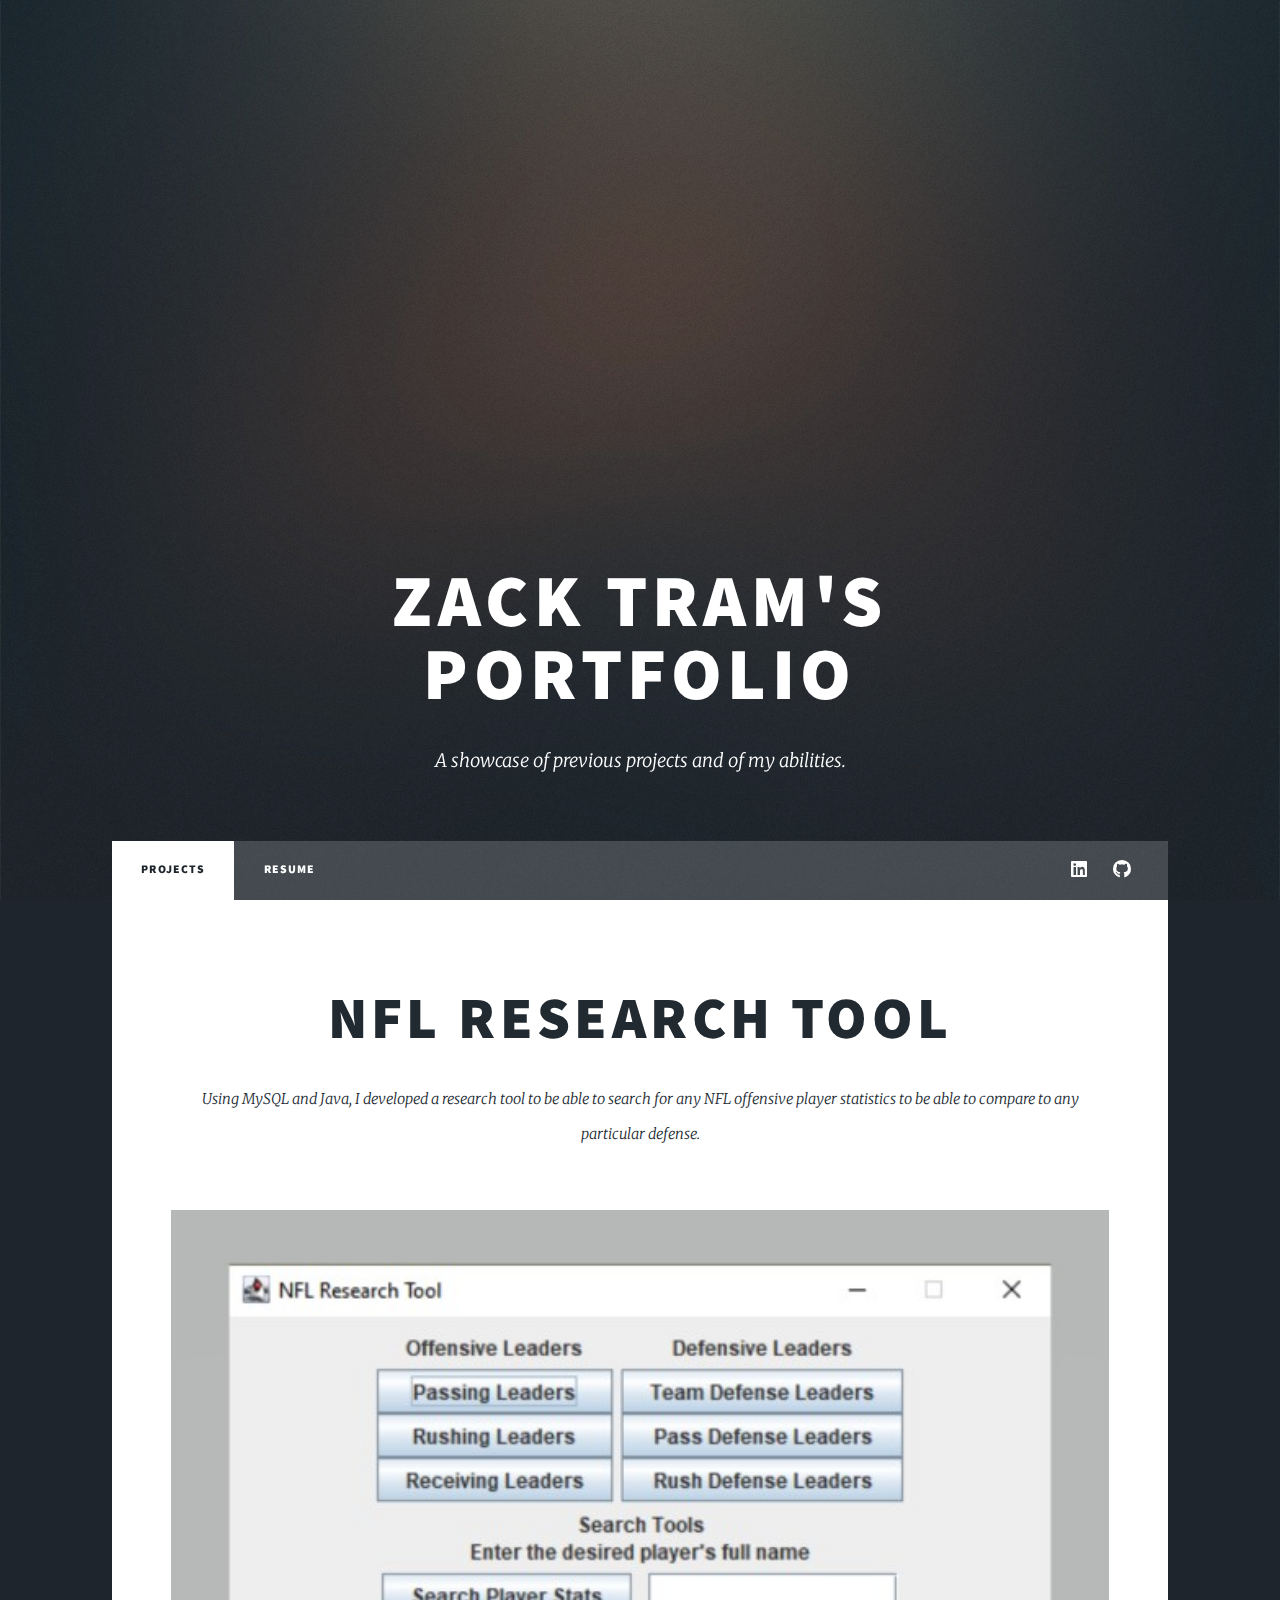
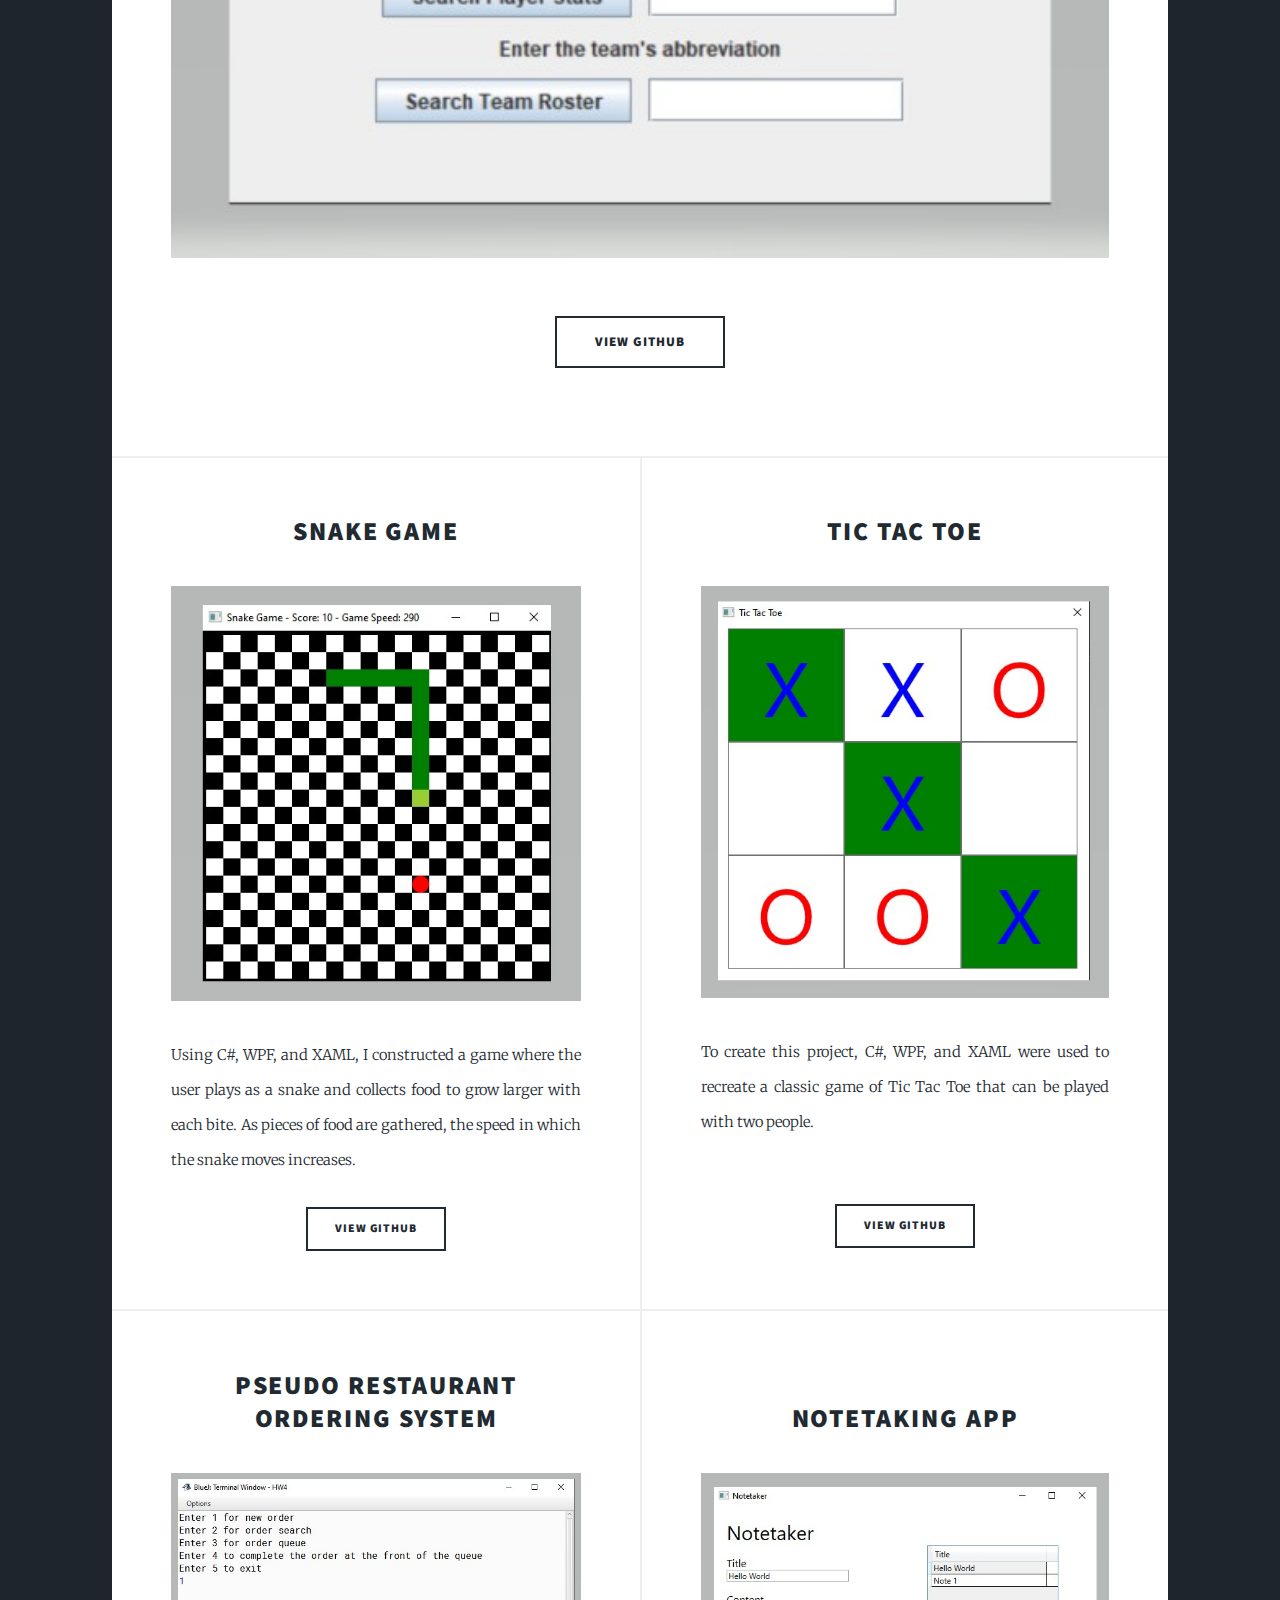
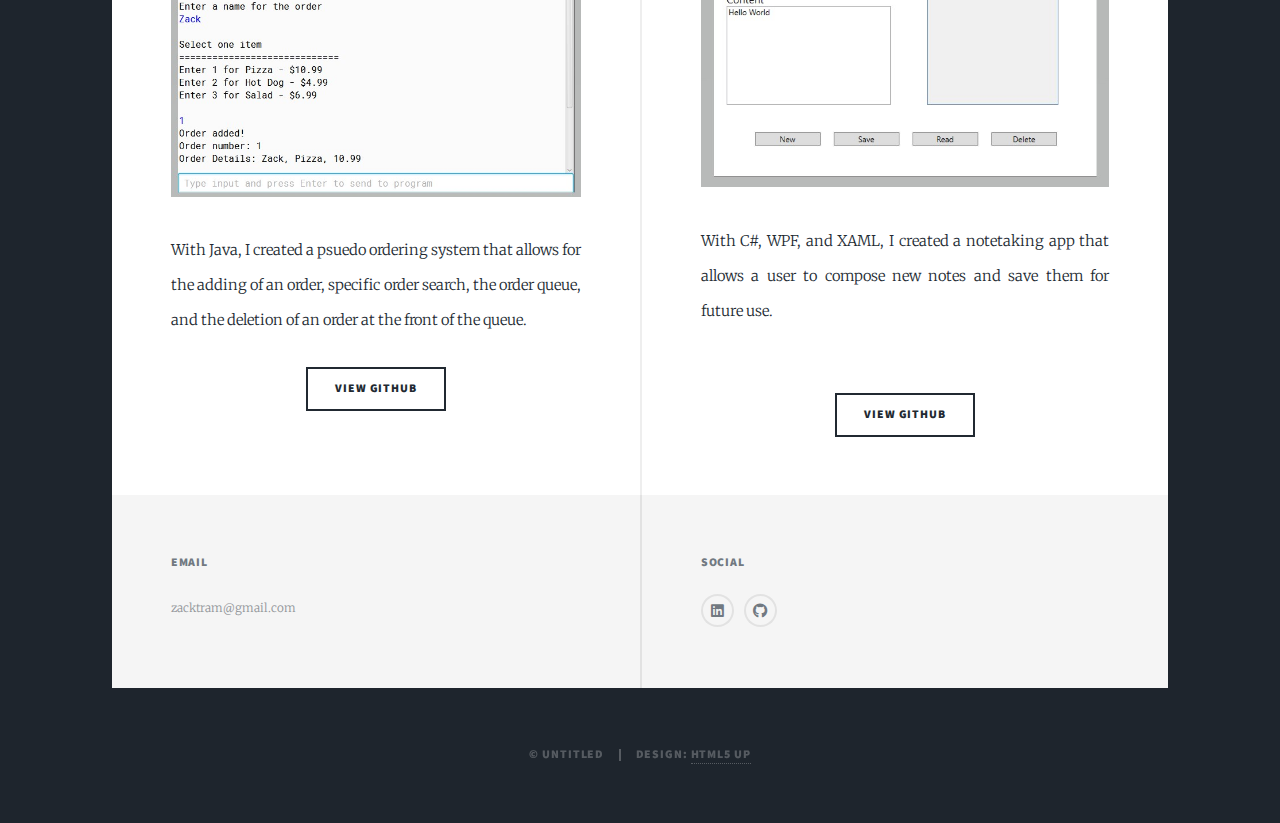
==== index.html @ 8530735a "Add files via upload" ====
<!DOCTYPE HTML>
<!--
	Massively by HTML5 UP
	html5up.net | @ajlkn
	Free for personal and commercial use under the CCA 3.0 license (html5up.net/license)
-->
<html>
	<head>
		<title>Portfolio</title>
		<meta charset="utf-8" />
		<meta name="viewport" content="width=device-width, initial-scale=1, user-scalable=no" />
		<link rel="stylesheet" href="assets/css/main.css" />
		<noscript><link rel="stylesheet" href="assets/css/noscript.css" /></noscript>
	</head>
	<body class="is-preload">

		<!-- Wrapper -->
			<div id="wrapper" class="fade-in">

				<!-- Intro -->
					<div id="intro">
						<h1>Zack Tram's<br />
						Portfolio</h1>
						<p>A showcase of previous projects and of my abilities.</p>
					<!--	
						<ul class="actions">
							<li><a href="#header" class="button icon solid solo fa-arrow-down scrolly">Continue</a></li>
						</ul>
						 -->
					</div>

				<!-- Header 
					<header id="header">
						<a href="index.html" class="logo"></a>
					</header>
-->
				<!-- Nav -->
					<nav id="nav">
						<ul class="links">
							<li class="active"><a href="index.html">Projects</a></li>
							<li><a href="resume.html">Resume</a></li>
							
						</ul>
						<ul class="icons">
							<li><a href="https://www.linkedin.com/in/zack-tram" class="icon brands fa-linkedin"><span class="label">LinkedIn</span></a></li>
							<li><a href="https://github.com/zacktram/zacktram.github.io.git" class="icon brands fa-github"><span class="label">GitHub</span></a></li>
						</ul>
					</nav>

				<!-- Main -->
					<div id="main">

						<!-- NFL Research Tool -->
							<article class="post featured">
								<header class="major">
									<h2><a href="https://github.com/zacktram/NFLResearchTool.git">NFL Research Tool</a>
									</h2>
									<p>Using MySQL and Java, I developed a research tool to be able to search for any NFL offensive player statistics to be able to compare to any particular defense. </p>
								</header>
								<a href="https://github.com/zacktram/NFLResearchTool.git" class="image main"><img src="images/NFLResearchTool.jpg" alt="" /></a>
								<ul class="actions special">
									<li><a href="https://github.com/zacktram/NFLResearchTool.git" class="button large">View Github</a></li>
								</ul>
							</article>

						<!-- Posts -->
						<!-- Snake Game -->
							<section class="posts">
								<article>
									<header>
										<h2><a href="https://github.com/zacktram/SnakeGame.git">Snake Game</a>
										</h2>
									</header>
									<a href="https://github.com/zacktram/SnakeGame.git" class="image fit"><img src="images/SnakeGame.jpg" alt="" /></a>
									<p>Using C#, WPF, and XAML, I constructed a game where the user plays as a snake and collects food to grow larger with each bite. As pieces of food are gathered, the speed in which the snake moves increases.</p>
									<ul class="actions special">
										<li><a href="https://github.com/zacktram/SnakeGame.git" class="button">View Github</a></li>
									</ul>
								</article>

						<!-- Tic Tac Toe -->
								<article>
									<header>
										<h2><a href="https://github.com/zacktram/TicTacToe.git">Tic Tac Toe<br />
										</a></h2>
									</header>
									<a href="https://github.com/zacktram/TicTacToe.git" class="image fit"><img src="images/TicTacToe.jpg" alt="" /></a>
									<p>To create this project, C#, WPF, and XAML were used to recreate a classic game of Tic Tac Toe that can be played with two people. </p>
									<ul class="actions special">
										<li><br><a href="https://github.com/zacktram/TicTacToe.git" class="button">View Github</a></li>
									</ul>
								</article>

						<!-- Ordering System -->		
								<article>
									<header>
										<h2><a href="https://github.com/zacktram/PseudoOrderingSystem.git">Pseudo Restaurant Ordering System<br />
										</a></h2>
									</header>
									<a href="https://github.com/zacktram/PseudoOrderingSystem.git" class="image fit"><img src="images/OrderSystem.jpg" alt="" /></a>
									<p>With Java, I created a psuedo ordering system that allows for the adding of an order, specific order search, the order queue, and the deletion of an order at the front of the queue.</p>
									<ul class="actions special">
										<li><a href="https://github.com/zacktram/PseudoOrderingSystem.git" class="button">View Github</a></li>
									</ul>
								</article>

						<!-- Notetaking App -->		
								<article>
									<header>
										
										<h2><a href="https://github.com/zacktram/NotetakingApp.git"><br>Notetaking App<br />
										</a></h2>
									</header>
									<a href="https://github.com/zacktram/NotetakingApp.git" class="image fit"><img src="images/NotetakingApp.jpg" alt="" /></a>
									<p>With C#, WPF, and XAML, I created a notetaking app that allows a user to compose new notes and save them for future use.</p>
									<ul class="actions special">
										<li><br><a href="https://github.com/zacktram/NotetakingApp.git" class="button">View Github</a></li>
									</ul>
								</article>
								
							</section>

						<!-- Footer -->
						

					</div>

				
					<footer id="footer">
						
							<section>
								<h3>Email</h3>
								<p>zacktram@gmail.com</p>
							</section>
							<section>
								<h3>Social</h3>
								<ul class="icons alt">
									<li><a href="https://www.linkedin.com/in/zack-tram" class="icon brands alt fa-linkedin"><span class="label">Instagram</span></a></li>
									<li><a href="https://github.com/zacktram/zacktram.github.io.git" class="icon brands alt fa-github"><span class="label">GitHub</span></a></li>
								</ul>
							</section>
						</section>
					</footer>

				<!-- Copyright -->
					<div id="copyright">
						<ul><li>&copy; Untitled</li><li>Design: <a href="https://html5up.net">HTML5 UP</a></li></ul>
					</div>

			</div>

		<!-- Scripts -->
			<script src="assets/js/jquery.min.js"></script>
			<script src="assets/js/jquery.scrollex.min.js"></script>
			<script src="assets/js/jquery.scrolly.min.js"></script>
			<script src="assets/js/browser.min.js"></script>
			<script src="assets/js/breakpoints.min.js"></script>
			<script src="assets/js/util.js"></script>
			<script src="assets/js/main.js"></script>

	</body>
</html>
---- assets/css/main.css ----
@import url(fontawesome-all.min.css);
@import url("https://fonts.googleapis.com/css?family=Merriweather:300,700,300italic,700italic|Source+Sans+Pro:900");

/*
	Massively by HTML5 UP
	html5up.net | @ajlkn
	Free for personal and commercial use under the CCA 3.0 license (html5up.net/license)
*/
iframe{
	margin-left: auto;
	margin-right: auto;
}

html, body, div, span, applet, object,
h1, h2, h3, h4, h5, h6, p, blockquote,
pre, a, abbr, acronym, address, big, cite,
code, del, dfn, em, img, ins, kbd, q, s, samp,
small, strike, strong, sub, sup, tt, var, b,
u, i, center, dl, dt, dd, ol, ul, li, fieldset,
form, label, legend, table, caption, tbody,
tfoot, thead, tr, th, td, article, aside,
canvas, details, figure, figcaption,
footer, header, hgroup, menu, nav, output, ruby,
section, summary, time, mark, audio, video {
	margin: 0;
	padding: 0;
	border: 0;
	font-size: 100%;
	font: inherit;
	vertical-align: baseline;}

article, aside, details, figcaption, figure,
footer, header, hgroup, menu, nav, section {
	display: block;}

body {
	line-height: 1;
}

ol, ul {
	list-style: none;
}

blockquote, q {
	quotes: none;
}

	blockquote:before, blockquote:after, q:before, q:after {
		content: '';
		content: none;
	}

table {
	border-collapse: collapse;
	border-spacing: 0;
}

body {
	-webkit-text-size-adjust: none;
}

mark {
	background-color: transparent;
	color: inherit;
}

input::-moz-focus-inner {
	border: 0;
	padding: 0;
}

input, select, textarea {
	-moz-appearance: none;
	-webkit-appearance: none;
	-ms-appearance: none;
	appearance: none;
}

/* Basic */

	@-ms-viewport {
		width: device-width;
	}

	body {
		-ms-overflow-style: scrollbar;
	}

	@media screen and (max-width: 480px) {

		html, body {
			min-width: 320px;
		}

	}

	html {
		box-sizing: border-box;
	}

	*, *:before, *:after {
		box-sizing: inherit;
	}

	body {
		background-color: #1e252d;
	}

		body.is-preload *, body.is-preload *:before, body.is-preload *:after {
			-moz-animation: none !important;
			-webkit-animation: none !important;
			-ms-animation: none !important;
			animation: none !important;
			-moz-transition: none !important;
			-webkit-transition: none !important;
			-ms-transition: none !important;
			transition: none !important;
		}

/* Type */
	

	html {
		font-size: 16pt;
	}

		@media screen and (max-width: 1680px) {

			html {
				font-size: 12pt;
			}

		}

		@media screen and (max-width: 1280px) {

			html {
				font-size: 11pt;
			}

		}

		@media screen and (max-width: 360px) {

			html {
				font-size: 10pt;
			}

		}

	body {
		color: #212931;
	}

	body, input, select, textarea {
		font-family: "Merriweather", Georgia, serif;
		font-weight: 300;
		font-size: 1rem;
		line-height: 2.375;
	}

	a {
		-moz-transition: color 0.2s ease-in-out, background-color 0.2s ease-in-out, border-color 0.2s ease-in-out, box-shadow 0.2s ease-in-out;
		-webkit-transition: color 0.2s ease-in-out, background-color 0.2s ease-in-out, border-color 0.2s ease-in-out, box-shadow 0.2s ease-in-out;
		-ms-transition: color 0.2s ease-in-out, background-color 0.2s ease-in-out, border-color 0.2s ease-in-out, box-shadow 0.2s ease-in-out;
		transition: color 0.2s ease-in-out, background-color 0.2s ease-in-out, border-color 0.2s ease-in-out, box-shadow 0.2s ease-in-out;
		border-bottom: dotted 1px;
		text-decoration: none;
	}

		a:hover {
			border-bottom-color: transparent;
		}

	strong, b {
		font-weight: 600;
	}

	em, i {
		font-style: italic;
	}

	p {
		text-align: justify;
		margin: 0 0 2rem 0;
	}

	h1, h2, h3, h4, h5, h6 {
		font-family: "Source Sans Pro", Helvetica, sans-serif;
		font-weight: 900;
		line-height: 1.5;
		letter-spacing: 0.075em;
		text-transform: uppercase;
		margin: 0 0 1rem 0;
	}

		h1 a, h2 a, h3 a, h4 a, h5 a, h6 a {
			border-bottom: 0;
			color: inherit;
			text-decoration: none;
		}

	h1 {
		font-size: 4rem;
		line-height: 1.1;
		margin: 0 0 2rem 0;
	}

	h2 {
		font-size: 1.75rem;
		line-height: 1.3;
		margin: 0 0 1.5rem 0;
	}

	h3 {
		font-size: 1.25rem;
		margin: 0 0 1.5rem 0;
	}

	h4 {
		font-size: 1rem;
	}

	h5 {
		font-size: 0.9rem;
	}

	h6 {
		font-size: 0.8rem;
	}

	sub {
		font-size: 0.8rem;
		position: relative;
		top: 0.5rem;
	}

	sup {
		font-size: 0.8rem;
		position: relative;
		top: -0.5rem;
	}

	blockquote {
		border-left: solid 4px;
		font-style: italic;
		margin: 0 0 2rem 0;
		padding: 0.5rem 0 0.5rem 2rem;
	}

	code {
		border: solid 2px;
		font-family: "Courier New", monospace;
		font-size: 0.9rem;
		margin: 0 0.25rem;
		padding: 0.25rem 0.65rem;
	}

	pre {
		-webkit-overflow-scrolling: touch;
		font-family: "Courier New", monospace;
		font-size: 0.9rem;
		margin: 0 0 2rem 0;
	}

		pre code {
			display: block;
			line-height: 1.75;
			padding: 1rem 1.5rem;
			overflow-x: auto;
		}

	hr {
		border: 0;
		border-bottom: solid 2px;
		margin: 3rem 0;
	}

		hr.major {
			margin: 5rem 0;
		}

	.align-left {
		text-align: left;
	}

	.align-center {
		text-align: center;
	}

	.align-right {
		text-align: right;
	}

	input, select, textarea {
		color: #212931;
	}

	a {
		color: #212931;
		border-bottom-color: rgba(33, 41, 49, 0.5);
	}

		a:hover {
			border-bottom-color: transparent;
			color: #18bfef !important;
		}

	strong, b {
		color: #212931;
	}

	h1, h2, h3, h4, h5, h6 {
		color: #212931;
	}

	blockquote {
		border-left-color: #eeeeee;
	}

	code {
		background: rgba(220, 220, 220, 0.25);
		border-color: #eeeeee;
	}

	hr {
		border-bottom-color: #eeeeee;
	}

/* Row */

	.row {
		display: flex;
		flex-wrap: wrap;
		box-sizing: border-box;
		align-items: stretch;
	}

		.row > * {
			box-sizing: border-box;
		}

		.row.gtr-uniform > * > :last-child {
			margin-bottom: 0;
		}

		.row.aln-left {
			justify-content: flex-start;
		}

		.row.aln-center {
			justify-content: center;
		}

		.row.aln-right {
			justify-content: flex-end;
		}

		.row.aln-top {
			align-items: flex-start;
		}

		.row.aln-middle {
			align-items: center;
		}

		.row.aln-bottom {
			align-items: flex-end;
		}

		.row > .imp {
			order: -1;
		}

		.row > .col-1 {
			width: 8.33333%;
		}

		.row > .off-1 {
			margin-left: 8.33333%;
		}

		.row > .col-2 {
			width: 16.66667%;
		}

		.row > .off-2 {
			margin-left: 16.66667%;
		}

		.row > .col-3 {
			width: 25%;
		}

		.row > .off-3 {
			margin-left: 25%;
		}

		.row > .col-4 {
			width: 33.33333%;
		}

		.row > .off-4 {
			margin-left: 33.33333%;
		}

		.row > .col-5 {
			width: 41.66667%;
		}

		.row > .off-5 {
			margin-left: 41.66667%;
		}

		.row > .col-6 {
			width: 50%;
		}

		.row > .off-6 {
			margin-left: 50%;
		}

		.row > .col-7 {
			width: 58.33333%;
		}

		.row > .off-7 {
			margin-left: 58.33333%;
		}

		.row > .col-8 {
			width: 66.66667%;
		}

		.row > .off-8 {
			margin-left: 66.66667%;
		}

		.row > .col-9 {
			width: 75%;
		}

		.row > .off-9 {
			margin-left: 75%;
		}

		.row > .col-10 {
			width: 83.33333%;
		}

		.row > .off-10 {
			margin-left: 83.33333%;
		}

		.row > .col-11 {
			width: 91.66667%;
		}

		.row > .off-11 {
			margin-left: 91.66667%;
		}

		.row > .col-12 {
			width: 100%;
		}

		.row > .off-12 {
			margin-left: 100%;
		}

		.row.gtr-0 {
			margin-top: 0;
			margin-left: 0rem;
		}

			.row.gtr-0 > * {
				padding: 0 0 0 0rem;
			}

			.row.gtr-0.gtr-uniform {
				margin-top: 0rem;
			}

				.row.gtr-0.gtr-uniform > * {
					padding-top: 0rem;
				}

		.row.gtr-25 {
			margin-top: 0;
			margin-left: -0.375rem;
		}

			.row.gtr-25 > * {
				padding: 0 0 0 0.375rem;
			}

			.row.gtr-25.gtr-uniform {
				margin-top: -0.375rem;
			}

				.row.gtr-25.gtr-uniform > * {
					padding-top: 0.375rem;
				}

		.row.gtr-50 {
			margin-top: 0;
			margin-left: -0.75rem;
		}

			.row.gtr-50 > * {
				padding: 0 0 0 0.75rem;
			}

			.row.gtr-50.gtr-uniform {
				margin-top: -0.75rem;
			}

				.row.gtr-50.gtr-uniform > * {
					padding-top: 0.75rem;
				}

		.row {
			margin-top: 0;
			margin-left: -1.5rem;
		}

			.row > * {
				padding: 0 0 0 1.5rem;
			}

			.row.gtr-uniform {
				margin-top: -1.5rem;
			}

				.row.gtr-uniform > * {
					padding-top: 1.5rem;
				}

		.row.gtr-150 {
			margin-top: 0;
			margin-left: -2.25rem;
		}

			.row.gtr-150 > * {
				padding: 0 0 0 2.25rem;
			}

			.row.gtr-150.gtr-uniform {
				margin-top: -2.25rem;
			}

				.row.gtr-150.gtr-uniform > * {
					padding-top: 2.25rem;
				}

		.row.gtr-200 {
			margin-top: 0;
			margin-left: -3rem;
		}

			.row.gtr-200 > * {
				padding: 0 0 0 3rem;
			}

			.row.gtr-200.gtr-uniform {
				margin-top: -3rem;
			}

				.row.gtr-200.gtr-uniform > * {
					padding-top: 3rem;
				}

		@media screen and (max-width: 1680px) {

			.row {
				display: flex;
				flex-wrap: wrap;
				box-sizing: border-box;
				align-items: stretch;
			}

				.row > * {
					box-sizing: border-box;
				}

				.row.gtr-uniform > * > :last-child {
					margin-bottom: 0;
				}

				.row.aln-left {
					justify-content: flex-start;
				}

				.row.aln-center {
					justify-content: center;
				}

				.row.aln-right {
					justify-content: flex-end;
				}

				.row.aln-top {
					align-items: flex-start;
				}

				.row.aln-middle {
					align-items: center;
				}

				.row.aln-bottom {
					align-items: flex-end;
				}

				.row > .imp-xlarge {
					order: -1;
				}

				.row > .col-1-xlarge {
					width: 8.33333%;
				}

				.row > .off-1-xlarge {
					margin-left: 8.33333%;
				}

				.row > .col-2-xlarge {
					width: 16.66667%;
				}

				.row > .off-2-xlarge {
					margin-left: 16.66667%;
				}

				.row > .col-3-xlarge {
					width: 25%;
				}

				.row > .off-3-xlarge {
					margin-left: 25%;
				}

				.row > .col-4-xlarge {
					width: 33.33333%;
				}

				.row > .off-4-xlarge {
					margin-left: 33.33333%;
				}

				.row > .col-5-xlarge {
					width: 41.66667%;
				}

				.row > .off-5-xlarge {
					margin-left: 41.66667%;
				}

				.row > .col-6-xlarge {
					width: 50%;
				}

				.row > .off-6-xlarge {
					margin-left: 50%;
				}

				.row > .col-7-xlarge {
					width: 58.33333%;
				}

				.row > .off-7-xlarge {
					margin-left: 58.33333%;
				}

				.row > .col-8-xlarge {
					width: 66.66667%;
				}

				.row > .off-8-xlarge {
					margin-left: 66.66667%;
				}

				.row > .col-9-xlarge {
					width: 75%;
				}

				.row > .off-9-xlarge {
					margin-left: 75%;
				}

				.row > .col-10-xlarge {
					width: 83.33333%;
				}

				.row > .off-10-xlarge {
					margin-left: 83.33333%;
				}

				.row > .col-11-xlarge {
					width: 91.66667%;
				}

				.row > .off-11-xlarge {
					margin-left: 91.66667%;
				}

				.row > .col-12-xlarge {
					width: 100%;
				}

				.row > .off-12-xlarge {
					margin-left: 100%;
				}

				.row.gtr-0 {
					margin-top: 0;
					margin-left: 0rem;
				}

					.row.gtr-0 > * {
						padding: 0 0 0 0rem;
					}

					.row.gtr-0.gtr-uniform {
						margin-top: 0rem;
					}

						.row.gtr-0.gtr-uniform > * {
							padding-top: 0rem;
						}

				.row.gtr-25 {
					margin-top: 0;
					margin-left: -0.375rem;
				}

					.row.gtr-25 > * {
						padding: 0 0 0 0.375rem;
					}

					.row.gtr-25.gtr-uniform {
						margin-top: -0.375rem;
					}

						.row.gtr-25.gtr-uniform > * {
							padding-top: 0.375rem;
						}

				.row.gtr-50 {
					margin-top: 0;
					margin-left: -0.75rem;
				}

					.row.gtr-50 > * {
						padding: 0 0 0 0.75rem;
					}

					.row.gtr-50.gtr-uniform {
						margin-top: -0.75rem;
					}

						.row.gtr-50.gtr-uniform > * {
							padding-top: 0.75rem;
						}

				.row {
					margin-top: 0;
					margin-left: -1.5rem;
				}

					.row > * {
						padding: 0 0 0 1.5rem;
					}

					.row.gtr-uniform {
						margin-top: -1.5rem;
					}

						.row.gtr-uniform > * {
							padding-top: 1.5rem;
						}

				.row.gtr-150 {
					margin-top: 0;
					margin-left: -2.25rem;
				}

					.row.gtr-150 > * {
						padding: 0 0 0 2.25rem;
					}

					.row.gtr-150.gtr-uniform {
						margin-top: -2.25rem;
					}

						.row.gtr-150.gtr-uniform > * {
							padding-top: 2.25rem;
						}

				.row.gtr-200 {
					margin-top: 0;
					margin-left: -3rem;
				}

					.row.gtr-200 > * {
						padding: 0 0 0 3rem;
					}

					.row.gtr-200.gtr-uniform {
						margin-top: -3rem;
					}

						.row.gtr-200.gtr-uniform > * {
							padding-top: 3rem;
						}

		}

		@media screen and (max-width: 1280px) {

			.row {
				display: flex;
				flex-wrap: wrap;
				box-sizing: border-box;
				align-items: stretch;
			}

				.row > * {
					box-sizing: border-box;
				}

				.row.gtr-uniform > * > :last-child {
					margin-bottom: 0;
				}

				.row.aln-left {
					justify-content: flex-start;
				}

				.row.aln-center {
					justify-content: center;
				}

				.row.aln-right {
					justify-content: flex-end;
				}

				.row.aln-top {
					align-items: flex-start;
				}

				.row.aln-middle {
					align-items: center;
				}

				.row.aln-bottom {
					align-items: flex-end;
				}

				.row > .imp-large {
					order: -1;
				}

				.row > .col-1-large {
					width: 8.33333%;
				}

				.row > .off-1-large {
					margin-left: 8.33333%;
				}

				.row > .col-2-large {
					width: 16.66667%;
				}

				.row > .off-2-large {
					margin-left: 16.66667%;
				}

				.row > .col-3-large {
					width: 25%;
				}

				.row > .off-3-large {
					margin-left: 25%;
				}

				.row > .col-4-large {
					width: 33.33333%;
				}

				.row > .off-4-large {
					margin-left: 33.33333%;
				}

				.row > .col-5-large {
					width: 41.66667%;
				}

				.row > .off-5-large {
					margin-left: 41.66667%;
				}

				.row > .col-6-large {
					width: 50%;
				}

				.row > .off-6-large {
					margin-left: 50%;
				}

				.row > .col-7-large {
					width: 58.33333%;
				}

				.row > .off-7-large {
					margin-left: 58.33333%;
				}

				.row > .col-8-large {
					width: 66.66667%;
				}

				.row > .off-8-large {
					margin-left: 66.66667%;
				}

				.row > .col-9-large {
					width: 75%;
				}

				.row > .off-9-large {
					margin-left: 75%;
				}

				.row > .col-10-large {
					width: 83.33333%;
				}

				.row > .off-10-large {
					margin-left: 83.33333%;
				}

				.row > .col-11-large {
					width: 91.66667%;
				}

				.row > .off-11-large {
					margin-left: 91.66667%;
				}

				.row > .col-12-large {
					width: 100%;
				}

				.row > .off-12-large {
					margin-left: 100%;
				}

				.row.gtr-0 {
					margin-top: 0;
					margin-left: 0rem;
				}

					.row.gtr-0 > * {
						padding: 0 0 0 0rem;
					}

					.row.gtr-0.gtr-uniform {
						margin-top: 0rem;
					}

						.row.gtr-0.gtr-uniform > * {
							padding-top: 0rem;
						}

				.row.gtr-25 {
					margin-top: 0;
					margin-left: -0.375rem;
				}

					.row.gtr-25 > * {
						padding: 0 0 0 0.375rem;
					}

					.row.gtr-25.gtr-uniform {
						margin-top: -0.375rem;
					}

						.row.gtr-25.gtr-uniform > * {
							padding-top: 0.375rem;
						}

				.row.gtr-50 {
					margin-top: 0;
					margin-left: -0.75rem;
				}

					.row.gtr-50 > * {
						padding: 0 0 0 0.75rem;
					}

					.row.gtr-50.gtr-uniform {
						margin-top: -0.75rem;
					}

						.row.gtr-50.gtr-uniform > * {
							padding-top: 0.75rem;
						}

				.row {
					margin-top: 0;
					margin-left: -1.5rem;
				}

					.row > * {
						padding: 0 0 0 1.5rem;
					}

					.row.gtr-uniform {
						margin-top: -1.5rem;
					}

						.row.gtr-uniform > * {
							padding-top: 1.5rem;
						}

				.row.gtr-150 {
					margin-top: 0;
					margin-left: -2.25rem;
				}

					.row.gtr-150 > * {
						padding: 0 0 0 2.25rem;
					}

					.row.gtr-150.gtr-uniform {
						margin-top: -2.25rem;
					}

						.row.gtr-150.gtr-uniform > * {
							padding-top: 2.25rem;
						}

				.row.gtr-200 {
					margin-top: 0;
					margin-left: -3rem;
				}

					.row.gtr-200 > * {
						padding: 0 0 0 3rem;
					}

					.row.gtr-200.gtr-uniform {
						margin-top: -3rem;
					}

						.row.gtr-200.gtr-uniform > * {
							padding-top: 3rem;
						}

		}

		@media screen and (max-width: 980px) {

			.row {
				display: flex;
				flex-wrap: wrap;
				box-sizing: border-box;
				align-items: stretch;
			}

				.row > * {
					box-sizing: border-box;
				}

				.row.gtr-uniform > * > :last-child {
					margin-bottom: 0;
				}

				.row.aln-left {
					justify-content: flex-start;
				}

				.row.aln-center {
					justify-content: center;
				}

				.row.aln-right {
					justify-content: flex-end;
				}

				.row.aln-top {
					align-items: flex-start;
				}

				.row.aln-middle {
					align-items: center;
				}

				.row.aln-bottom {
					align-items: flex-end;
				}

				.row > .imp-medium {
					order: -1;
				}

				.row > .col-1-medium {
					width: 8.33333%;
				}

				.row > .off-1-medium {
					margin-left: 8.33333%;
				}

				.row > .col-2-medium {
					width: 16.66667%;
				}

				.row > .off-2-medium {
					margin-left: 16.66667%;
				}

				.row > .col-3-medium {
					width: 25%;
				}

				.row > .off-3-medium {
					margin-left: 25%;
				}

				.row > .col-4-medium {
					width: 33.33333%;
				}

				.row > .off-4-medium {
					margin-left: 33.33333%;
				}

				.row > .col-5-medium {
					width: 41.66667%;
				}

				.row > .off-5-medium {
					margin-left: 41.66667%;
				}

				.row > .col-6-medium {
					width: 50%;
				}

				.row > .off-6-medium {
					margin-left: 50%;
				}

				.row > .col-7-medium {
					width: 58.33333%;
				}

				.row > .off-7-medium {
					margin-left: 58.33333%;
				}

				.row > .col-8-medium {
					width: 66.66667%;
				}

				.row > .off-8-medium {
					margin-left: 66.66667%;
				}

				.row > .col-9-medium {
					width: 75%;
				}

				.row > .off-9-medium {
					margin-left: 75%;
				}

				.row > .col-10-medium {
					width: 83.33333%;
				}

				.row > .off-10-medium {
					margin-left: 83.33333%;
				}

				.row > .col-11-medium {
					width: 91.66667%;
				}

				.row > .off-11-medium {
					margin-left: 91.66667%;
				}

				.row > .col-12-medium {
					width: 100%;
				}

				.row > .off-12-medium {
					margin-left: 100%;
				}

				.row.gtr-0 {
					margin-top: 0;
					margin-left: 0rem;
				}

					.row.gtr-0 > * {
						padding: 0 0 0 0rem;
					}

					.row.gtr-0.gtr-uniform {
						margin-top: 0rem;
					}

						.row.gtr-0.gtr-uniform > * {
							padding-top: 0rem;
						}

				.row.gtr-25 {
					margin-top: 0;
					margin-left: -0.375rem;
				}

					.row.gtr-25 > * {
						padding: 0 0 0 0.375rem;
					}

					.row.gtr-25.gtr-uniform {
						margin-top: -0.375rem;
					}

						.row.gtr-25.gtr-uniform > * {
							padding-top: 0.375rem;
						}

				.row.gtr-50 {
					margin-top: 0;
					margin-left: -0.75rem;
				}

					.row.gtr-50 > * {
						padding: 0 0 0 0.75rem;
					}

					.row.gtr-50.gtr-uniform {
						margin-top: -0.75rem;
					}

						.row.gtr-50.gtr-uniform > * {
							padding-top: 0.75rem;
						}

				.row {
					margin-top: 0;
					margin-left: -1.5rem;
				}

					.row > * {
						padding: 0 0 0 1.5rem;
					}

					.row.gtr-uniform {
						margin-top: -1.5rem;
					}

						.row.gtr-uniform > * {
							padding-top: 1.5rem;
						}

				.row.gtr-150 {
					margin-top: 0;
					margin-left: -2.25rem;
				}

					.row.gtr-150 > * {
						padding: 0 0 0 2.25rem;
					}

					.row.gtr-150.gtr-uniform {
						margin-top: -2.25rem;
					}

						.row.gtr-150.gtr-uniform > * {
							padding-top: 2.25rem;
						}

				.row.gtr-200 {
					margin-top: 0;
					margin-left: -3rem;
				}

					.row.gtr-200 > * {
						padding: 0 0 0 3rem;
					}

					.row.gtr-200.gtr-uniform {
						margin-top: -3rem;
					}

						.row.gtr-200.gtr-uniform > * {
							padding-top: 3rem;
						}

		}

		@media screen and (max-width: 736px) {

			.row {
				display: flex;
				flex-wrap: wrap;
				box-sizing: border-box;
				align-items: stretch;
			}

				.row > * {
					box-sizing: border-box;
				}

				.row.gtr-uniform > * > :last-child {
					margin-bottom: 0;
				}

				.row.aln-left {
					justify-content: flex-start;
				}

				.row.aln-center {
					justify-content: center;
				}

				.row.aln-right {
					justify-content: flex-end;
				}

				.row.aln-top {
					align-items: flex-start;
				}

				.row.aln-middle {
					align-items: center;
				}

				.row.aln-bottom {
					align-items: flex-end;
				}

				.row > .imp-small {
					order: -1;
				}

				.row > .col-1-small {
					width: 8.33333%;
				}

				.row > .off-1-small {
					margin-left: 8.33333%;
				}

				.row > .col-2-small {
					width: 16.66667%;
				}

				.row > .off-2-small {
					margin-left: 16.66667%;
				}

				.row > .col-3-small {
					width: 25%;
				}

				.row > .off-3-small {
					margin-left: 25%;
				}

				.row > .col-4-small {
					width: 33.33333%;
				}

				.row > .off-4-small {
					margin-left: 33.33333%;
				}

				.row > .col-5-small {
					width: 41.66667%;
				}

				.row > .off-5-small {
					margin-left: 41.66667%;
				}

				.row > .col-6-small {
					width: 50%;
				}

				.row > .off-6-small {
					margin-left: 50%;
				}

				.row > .col-7-small {
					width: 58.33333%;
				}

				.row > .off-7-small {
					margin-left: 58.33333%;
				}

				.row > .col-8-small {
					width: 66.66667%;
				}

				.row > .off-8-small {
					margin-left: 66.66667%;
				}

				.row > .col-9-small {
					width: 75%;
				}

				.row > .off-9-small {
					margin-left: 75%;
				}

				.row > .col-10-small {
					width: 83.33333%;
				}

				.row > .off-10-small {
					margin-left: 83.33333%;
				}

				.row > .col-11-small {
					width: 91.66667%;
				}

				.row > .off-11-small {
					margin-left: 91.66667%;
				}

				.row > .col-12-small {
					width: 100%;
				}

				.row > .off-12-small {
					margin-left: 100%;
				}

				.row.gtr-0 {
					margin-top: 0;
					margin-left: 0rem;
				}

					.row.gtr-0 > * {
						padding: 0 0 0 0rem;
					}

					.row.gtr-0.gtr-uniform {
						margin-top: 0rem;
					}

						.row.gtr-0.gtr-uniform > * {
							padding-top: 0rem;
						}

				.row.gtr-25 {
					margin-top: 0;
					margin-left: -0.375rem;
				}

					.row.gtr-25 > * {
						padding: 0 0 0 0.375rem;
					}

					.row.gtr-25.gtr-uniform {
						margin-top: -0.375rem;
					}

						.row.gtr-25.gtr-uniform > * {
							padding-top: 0.375rem;
						}

				.row.gtr-50 {
					margin-top: 0;
					margin-left: -0.75rem;
				}

					.row.gtr-50 > * {
						padding: 0 0 0 0.75rem;
					}

					.row.gtr-50.gtr-uniform {
						margin-top: -0.75rem;
					}

						.row.gtr-50.gtr-uniform > * {
							padding-top: 0.75rem;
						}

				.row {
					margin-top: 0;
					margin-left: -1.5rem;
				}

					.row > * {
						padding: 0 0 0 1.5rem;
					}

					.row.gtr-uniform {
						margin-top: -1.5rem;
					}

						.row.gtr-uniform > * {
							padding-top: 1.5rem;
						}

				.row.gtr-150 {
					margin-top: 0;
					margin-left: -2.25rem;
				}

					.row.gtr-150 > * {
						padding: 0 0 0 2.25rem;
					}

					.row.gtr-150.gtr-uniform {
						margin-top: -2.25rem;
					}

						.row.gtr-150.gtr-uniform > * {
							padding-top: 2.25rem;
						}

				.row.gtr-200 {
					margin-top: 0;
					margin-left: -3rem;
				}

					.row.gtr-200 > * {
						padding: 0 0 0 3rem;
					}

					.row.gtr-200.gtr-uniform {
						margin-top: -3rem;
					}

						.row.gtr-200.gtr-uniform > * {
							padding-top: 3rem;
						}

		}

		@media screen and (max-width: 480px) {

			.row {
				display: flex;
				flex-wrap: wrap;
				box-sizing: border-box;
				align-items: stretch;
			}

				.row > * {
					box-sizing: border-box;
				}

				.row.gtr-uniform > * > :last-child {
					margin-bottom: 0;
				}

				.row.aln-left {
					justify-content: flex-start;
				}

				.row.aln-center {
					justify-content: center;
				}

				.row.aln-right {
					justify-content: flex-end;
				}

				.row.aln-top {
					align-items: flex-start;
				}

				.row.aln-middle {
					align-items: center;
				}

				.row.aln-bottom {
					align-items: flex-end;
				}

				.row > .imp-xsmall {
					order: -1;
				}

				.row > .col-1-xsmall {
					width: 8.33333%;
				}

				.row > .off-1-xsmall {
					margin-left: 8.33333%;
				}

				.row > .col-2-xsmall {
					width: 16.66667%;
				}

				.row > .off-2-xsmall {
					margin-left: 16.66667%;
				}

				.row > .col-3-xsmall {
					width: 25%;
				}

				.row > .off-3-xsmall {
					margin-left: 25%;
				}

				.row > .col-4-xsmall {
					width: 33.33333%;
				}

				.row > .off-4-xsmall {
					margin-left: 33.33333%;
				}

				.row > .col-5-xsmall {
					width: 41.66667%;
				}

				.row > .off-5-xsmall {
					margin-left: 41.66667%;
				}

				.row > .col-6-xsmall {
					width: 50%;
				}

				.row > .off-6-xsmall {
					margin-left: 50%;
				}

				.row > .col-7-xsmall {
					width: 58.33333%;
				}

				.row > .off-7-xsmall {
					margin-left: 58.33333%;
				}

				.row > .col-8-xsmall {
					width: 66.66667%;
				}

				.row > .off-8-xsmall {
					margin-left: 66.66667%;
				}

				.row > .col-9-xsmall {
					width: 75%;
				}

				.row > .off-9-xsmall {
					margin-left: 75%;
				}

				.row > .col-10-xsmall {
					width: 83.33333%;
				}

				.row > .off-10-xsmall {
					margin-left: 83.33333%;
				}

				.row > .col-11-xsmall {
					width: 91.66667%;
				}

				.row > .off-11-xsmall {
					margin-left: 91.66667%;
				}

				.row > .col-12-xsmall {
					width: 100%;
				}

				.row > .off-12-xsmall {
					margin-left: 100%;
				}

				.row.gtr-0 {
					margin-top: 0;
					margin-left: 0rem;
				}

					.row.gtr-0 > * {
						padding: 0 0 0 0rem;
					}

					.row.gtr-0.gtr-uniform {
						margin-top: 0rem;
					}

						.row.gtr-0.gtr-uniform > * {
							padding-top: 0rem;
						}

				.row.gtr-25 {
					margin-top: 0;
					margin-left: -0.375rem;
				}

					.row.gtr-25 > * {
						padding: 0 0 0 0.375rem;
					}

					.row.gtr-25.gtr-uniform {
						margin-top: -0.375rem;
					}

						.row.gtr-25.gtr-uniform > * {
							padding-top: 0.375rem;
						}

				.row.gtr-50 {
					margin-top: 0;
					margin-left: -0.75rem;
				}

					.row.gtr-50 > * {
						padding: 0 0 0 0.75rem;
					}

					.row.gtr-50.gtr-uniform {
						margin-top: -0.75rem;
					}

						.row.gtr-50.gtr-uniform > * {
							padding-top: 0.75rem;
						}

				.row {
					margin-top: 0;
					margin-left: -1.5rem;
				}

					.row > * {
						padding: 0 0 0 1.5rem;
					}

					.row.gtr-uniform {
						margin-top: -1.5rem;
					}

						.row.gtr-uniform > * {
							padding-top: 1.5rem;
						}

				.row.gtr-150 {
					margin-top: 0;
					margin-left: -2.25rem;
				}

					.row.gtr-150 > * {
						padding: 0 0 0 2.25rem;
					}

					.row.gtr-150.gtr-uniform {
						margin-top: -2.25rem;
					}

						.row.gtr-150.gtr-uniform > * {
							padding-top: 2.25rem;
						}

				.row.gtr-200 {
					margin-top: 0;
					margin-left: -3rem;
				}

					.row.gtr-200 > * {
						padding: 0 0 0 3rem;
					}

					.row.gtr-200.gtr-uniform {
						margin-top: -3rem;
					}

						.row.gtr-200.gtr-uniform > * {
							padding-top: 3rem;
						}

		}

		@media screen and (max-width: 360px) {

			.row {
				display: flex;
				flex-wrap: wrap;
				box-sizing: border-box;
				align-items: stretch;
			}

				.row > * {
					box-sizing: border-box;
				}

				.row.gtr-uniform > * > :last-child {
					margin-bottom: 0;
				}

				.row.aln-left {
					justify-content: flex-start;
				}

				.row.aln-center {
					justify-content: center;
				}

				.row.aln-right {
					justify-content: flex-end;
				}

				.row.aln-top {
					align-items: flex-start;
				}

				.row.aln-middle {
					align-items: center;
				}

				.row.aln-bottom {
					align-items: flex-end;
				}

				.row > .imp-xxsmall {
					order: -1;
				}

				.row > .col-1-xxsmall {
					width: 8.33333%;
				}

				.row > .off-1-xxsmall {
					margin-left: 8.33333%;
				}

				.row > .col-2-xxsmall {
					width: 16.66667%;
				}

				.row > .off-2-xxsmall {
					margin-left: 16.66667%;
				}

				.row > .col-3-xxsmall {
					width: 25%;
				}

				.row > .off-3-xxsmall {
					margin-left: 25%;
				}

				.row > .col-4-xxsmall {
					width: 33.33333%;
				}

				.row > .off-4-xxsmall {
					margin-left: 33.33333%;
				}

				.row > .col-5-xxsmall {
					width: 41.66667%;
				}

				.row > .off-5-xxsmall {
					margin-left: 41.66667%;
				}

				.row > .col-6-xxsmall {
					width: 50%;
				}

				.row > .off-6-xxsmall {
					margin-left: 50%;
				}

				.row > .col-7-xxsmall {
					width: 58.33333%;
				}

				.row > .off-7-xxsmall {
					margin-left: 58.33333%;
				}

				.row > .col-8-xxsmall {
					width: 66.66667%;
				}

				.row > .off-8-xxsmall {
					margin-left: 66.66667%;
				}

				.row > .col-9-xxsmall {
					width: 75%;
				}

				.row > .off-9-xxsmall {
					margin-left: 75%;
				}

				.row > .col-10-xxsmall {
					width: 83.33333%;
				}

				.row > .off-10-xxsmall {
					margin-left: 83.33333%;
				}

				.row > .col-11-xxsmall {
					width: 91.66667%;
				}

				.row > .off-11-xxsmall {
					margin-left: 91.66667%;
				}

				.row > .col-12-xxsmall {
					width: 100%;
				}

				.row > .off-12-xxsmall {
					margin-left: 100%;
				}

				.row.gtr-0 {
					margin-top: 0;
					margin-left: 0rem;
				}

					.row.gtr-0 > * {
						padding: 0 0 0 0rem;
					}

					.row.gtr-0.gtr-uniform {
						margin-top: 0rem;
					}

						.row.gtr-0.gtr-uniform > * {
							padding-top: 0rem;
						}

				.row.gtr-25 {
					margin-top: 0;
					margin-left: -0.375rem;
				}

					.row.gtr-25 > * {
						padding: 0 0 0 0.375rem;
					}

					.row.gtr-25.gtr-uniform {
						margin-top: -0.375rem;
					}

						.row.gtr-25.gtr-uniform > * {
							padding-top: 0.375rem;
						}

				.row.gtr-50 {
					margin-top: 0;
					margin-left: -0.75rem;
				}

					.row.gtr-50 > * {
						padding: 0 0 0 0.75rem;
					}

					.row.gtr-50.gtr-uniform {
						margin-top: -0.75rem;
					}

						.row.gtr-50.gtr-uniform > * {
							padding-top: 0.75rem;
						}

				.row {
					margin-top: 0;
					margin-left: -1.5rem;
				}

					.row > * {
						padding: 0 0 0 1.5rem;
					}

					.row.gtr-uniform {
						margin-top: -1.5rem;
					}

						.row.gtr-uniform > * {
							padding-top: 1.5rem;
						}

				.row.gtr-150 {
					margin-top: 0;
					margin-left: -2.25rem;
				}

					.row.gtr-150 > * {
						padding: 0 0 0 2.25rem;
					}

					.row.gtr-150.gtr-uniform {
						margin-top: -2.25rem;
					}

						.row.gtr-150.gtr-uniform > * {
							padding-top: 2.25rem;
						}

				.row.gtr-200 {
					margin-top: 0;
					margin-left: -3rem;
				}

					.row.gtr-200 > * {
						padding: 0 0 0 3rem;
					}

					.row.gtr-200.gtr-uniform {
						margin-top: -3rem;
					}

						.row.gtr-200.gtr-uniform > * {
							padding-top: 3rem;
						}

		}

/* Box */

	.box {
		border: solid 2px;
		margin-bottom: 2rem;
		padding: 1.5rem;
	}

		.box > :last-child,
		.box > :last-child > :last-child,
		.box > :last-child > :last-child > :last-child {
			margin-bottom: 0;
		}

		.box.alt {
			border: 0;
			border-radius: 0;
			padding: 0;
		}

	.box {
		border-color: #eeeeee;
	}

/* Button */

	input[type="submit"],
	input[type="reset"],
	input[type="button"],
	button,
	.button {
		-moz-appearance: none;
		-webkit-appearance: none;
		-ms-appearance: none;
		appearance: none;
		-moz-transition: background-color 0.2s ease-in-out, box-shadow 0.2s ease-in-out, color 0.2s ease-in-out;
		-webkit-transition: background-color 0.2s ease-in-out, box-shadow 0.2s ease-in-out, color 0.2s ease-in-out;
		-ms-transition: background-color 0.2s ease-in-out, box-shadow 0.2s ease-in-out, color 0.2s ease-in-out;
		transition: background-color 0.2s ease-in-out, box-shadow 0.2s ease-in-out, color 0.2s ease-in-out;
		border: 0;
		border-radius: 0;
		cursor: pointer;
		display: inline-block;
		font-family: "Source Sans Pro", Helvetica, sans-serif;
		font-size: 0.8rem;
		font-weight: 900;
		letter-spacing: 0.075em;
		height: 3rem;
		line-height: 3rem;
		padding: 0 2rem;
		text-align: center;
		text-decoration: none;
		text-transform: uppercase;
		white-space: nowrap;
	}

		input[type="submit"].icon:before,
		input[type="reset"].icon:before,
		input[type="button"].icon:before,
		button.icon:before,
		.button.icon:before {
			margin-right: 0.5rem;
		}

		input[type="submit"].icon.solo,
		input[type="reset"].icon.solo,
		input[type="button"].icon.solo,
		button.icon.solo,
		.button.icon.solo {
			position: relative;
			width: 4rem;
			height: 4rem;
			line-height: 4rem;
			border-radius: 4rem;
			text-indent: 4rem;
			overflow: hidden;
			padding: 0;
			white-space: nowrap;
		}

			input[type="submit"].icon.solo:before,
			input[type="reset"].icon.solo:before,
			input[type="button"].icon.solo:before,
			button.icon.solo:before,
			.button.icon.solo:before {
				position: absolute;
				display: block;
				top: 0;
				left: 0;
				width: inherit;
				height: inherit;
				line-height: inherit;
				font-size: 1.25rem;
				margin-right: 0;
				text-align: center;
				text-indent: 0;
			}

		input[type="submit"].fit,
		input[type="reset"].fit,
		input[type="button"].fit,
		button.fit,
		.button.fit {
			width: 100%;
		}

		input[type="submit"].small,
		input[type="reset"].small,
		input[type="button"].small,
		button.small,
		.button.small {
			font-size: 0.7rem;
			height: 2.5rem;
			line-height: 2.5rem;
			padding: 0 1.5rem;
		}

		input[type="submit"].large,
		input[type="reset"].large,
		input[type="button"].large,
		button.large,
		.button.large {
			font-size: 0.9rem;
			height: 3.5rem;
			line-height: 3.5rem;
			padding: 0 2.75rem;
		}

		@media screen and (max-width: 980px) {

			input[type="submit"],
			input[type="reset"],
			input[type="button"],
			button,
			.button {
				font-size: 0.9rem;
				height: 3.25rem;
				line-height: 3.25rem;
			}

				input[type="submit"].large,
				input[type="reset"].large,
				input[type="button"].large,
				button.large,
				.button.large {
					font-size: 1rem;
					height: 3.75rem;
					line-height: 3.75rem;
				}

		}

		input[type="submit"].disabled, input[type="submit"]:disabled,
		input[type="reset"].disabled,
		input[type="reset"]:disabled,
		input[type="button"].disabled,
		input[type="button"]:disabled,
		button.disabled,
		button:disabled,
		.button.disabled,
		.button:disabled {
			pointer-events: none;
			opacity: 0.25;
		}

	input[type="submit"],
	input[type="reset"],
	input[type="button"],
	button,
	.button {
		background-color: transparent;
		box-shadow: inset 0 0 0 2px #212931;
		color: #212931 !important;
	}

		input[type="submit"]:hover,
		input[type="reset"]:hover,
		input[type="button"]:hover,
		button:hover,
		.button:hover {
			box-shadow: inset 0 0 0 2px #18bfef;
			color: #18bfef !important;
		}

		input[type="submit"].primary,
		input[type="reset"].primary,
		input[type="button"].primary,
		button.primary,
		.button.primary {
			background-color: #212931;
			box-shadow: none;
			color: #ffffff !important;
		}

			input[type="submit"].primary:hover,
			input[type="reset"].primary:hover,
			input[type="button"].primary:hover,
			button.primary:hover,
			.button.primary:hover {
				background-color: #18bfef;
			}

/* Form */

	form {
		margin: 0 0 2rem 0;
	}

		form > :last-child {
			margin-bottom: 0;
		}

		form > .fields {
			display: -moz-flex;
			display: -webkit-flex;
			display: -ms-flex;
			display: flex;
			-moz-flex-wrap: wrap;
			-webkit-flex-wrap: wrap;
			-ms-flex-wrap: wrap;
			flex-wrap: wrap;
			width: calc(100% + 3rem);
			margin: -1.5rem 0 2rem -1.5rem;
		}

			form > .fields > .field {
				-moz-flex-grow: 0;
				-webkit-flex-grow: 0;
				-ms-flex-grow: 0;
				flex-grow: 0;
				-moz-flex-shrink: 0;
				-webkit-flex-shrink: 0;
				-ms-flex-shrink: 0;
				flex-shrink: 0;
				padding: 1.5rem 0 0 1.5rem;
				width: calc(100% - 1.5rem);
			}

				form > .fields > .field.half {
					width: calc(50% - 0.75rem);
				}

				form > .fields > .field.third {
					width: calc(100%/3 - 0.5rem);
				}

				form > .fields > .field.quarter {
					width: calc(25% - 0.375rem);
				}

		@media screen and (max-width: 480px) {

			form > .fields {
				width: calc(100% + 3rem);
				margin: -1.5rem 0 2rem -1.5rem;
			}

				form > .fields > .field {
					padding: 1.5rem 0 0 1.5rem;
					width: calc(100% - 1.5rem);
				}

					form > .fields > .field.half {
						width: calc(100% - 1.5rem);
					}

					form > .fields > .field.third {
						width: calc(100% - 1.5rem);
					}

					form > .fields > .field.quarter {
						width: calc(100% - 1.5rem);
					}

		}

	label {
		display: block;
		font-family: "Source Sans Pro", Helvetica, sans-serif;
		font-weight: 900;
		line-height: 1.5;
		letter-spacing: 0.075em;
		font-size: 0.8rem;
		text-transform: uppercase;
		margin: 0 0 0.75rem 0;
	}

		@media screen and (max-width: 980px) {

			label {
				font-size: 0.9rem;
			}

		}

	input[type="text"],
	input[type="password"],
	input[type="email"],
	select,
	textarea {
		-moz-appearance: none;
		-webkit-appearance: none;
		-ms-appearance: none;
		appearance: none;
		background: transparent;
		border-radius: 0;
		border: solid 2px;
		color: inherit;
		display: block;
		outline: 0;
		padding: 0 1rem;
		text-decoration: none;
		width: 100%;
	}

		input[type="text"]:invalid,
		input[type="password"]:invalid,
		input[type="email"]:invalid,
		select:invalid,
		textarea:invalid {
			box-shadow: none;
		}

	select {
		background-size: 1.25rem;
		background-repeat: no-repeat;
		background-position: calc(100% - 1rem) center;
		height: 3rem;
		padding-right: 3rem;
		text-overflow: ellipsis;
	}

		select:focus::-ms-value {
			background-color: transparent;
		}

		select::-ms-expand {
			display: none;
		}

	input[type="text"],
	input[type="password"],
	input[type="email"],
	select {
		height: 3rem;
	}

	textarea {
		padding: 0.75rem 1rem;
	}

	input[type="checkbox"],
	input[type="radio"] {
		-moz-appearance: none;
		-webkit-appearance: none;
		-ms-appearance: none;
		appearance: none;
		display: block;
		float: left;
		margin-right: -2rem;
		opacity: 0;
		width: 1rem;
		z-index: -1;
	}

		input[type="checkbox"] + label,
		input[type="radio"] + label {
			text-decoration: none;
			cursor: pointer;
			display: inline-block;
			font-size: 1rem;
			letter-spacing: 0;
			font-family: "Merriweather", Georgia, serif;
			text-transform: none;
			font-weight: 300;
			padding-left: 2.8rem;
			padding-right: 1rem;
			position: relative;
		}

			input[type="checkbox"] + label:before,
			input[type="radio"] + label:before {
				-moz-osx-font-smoothing: grayscale;
				-webkit-font-smoothing: antialiased;
				display: inline-block;
				font-style: normal;
				font-variant: normal;
				text-rendering: auto;
				line-height: 1;
				text-transform: none !important;
				font-family: 'Font Awesome 5 Free';
				font-weight: 900;
			}

			input[type="checkbox"] + label:before,
			input[type="radio"] + label:before {
				border-radius: 0;
				border: solid 2px;
				content: '';
				display: inline-block;
				font-size: 0.8rem;
				height: 1.8rem;
				left: 0;
				line-height: 1.65rem;
				position: absolute;
				text-align: center;
				top: -0.125rem;
				width: 1.8rem;
			}

		input[type="checkbox"]:checked + label:before,
		input[type="radio"]:checked + label:before {
			content: '\f00c';
		}

	input[type="checkbox"] + label:before {
		border-radius: 0;
	}

	input[type="radio"] + label:before {
		border-radius: 100%;
	}

	::-webkit-input-placeholder {
		opacity: 1.0;
	}

	:-moz-placeholder {
		opacity: 1.0;
	}

	::-moz-placeholder {
		opacity: 1.0;
	}

	:-ms-input-placeholder {
		opacity: 1.0;
	}

	label {
		color: #212931;
	}

	input[type="text"],
	input[type="password"],
	input[type="email"],
	select,
	textarea {
		border-color: #eeeeee;
	}

		input[type="text"]:focus,
		input[type="password"]:focus,
		input[type="email"]:focus,
		select:focus,
		textarea:focus {
			border-color: #18bfef;
		}

	select {
		background-image: url("data:image/svg+xml;charset=utf8,%3Csvg xmlns='http://www.w3.org/2000/svg' width='40' height='40' preserveAspectRatio='none' viewBox='0 0 40 40'%3E%3Cpath d='M9.4,12.3l10.4,10.4l10.4-10.4c0.2-0.2,0.5-0.4,0.9-0.4c0.3,0,0.6,0.1,0.9,0.4l3.3,3.3c0.2,0.2,0.4,0.5,0.4,0.9 c0,0.4-0.1,0.6-0.4,0.9L20.7,31.9c-0.2,0.2-0.5,0.4-0.9,0.4c-0.3,0-0.6-0.1-0.9-0.4L4.3,17.3c-0.2-0.2-0.4-0.5-0.4-0.9 c0-0.4,0.1-0.6,0.4-0.9l3.3-3.3c0.2-0.2,0.5-0.4,0.9-0.4S9.1,12.1,9.4,12.3z' fill='%23eeeeee' /%3E%3C/svg%3E");
	}

		select option {
			background-color: #ffffff;
			color: #212931;
		}

	.select-wrapper:before {
		color: #eeeeee;
	}

	input[type="checkbox"] + label,
	input[type="radio"] + label {
		color: #212931;
	}

		input[type="checkbox"] + label:before,
		input[type="radio"] + label:before {
			border-color: #eeeeee;
		}

	input[type="checkbox"]:checked + label:before,
	input[type="radio"]:checked + label:before {
		background-color: #212931;
		border-color: #212931;
		color: #ffffff;
	}

	input[type="checkbox"]:focus + label:before,
	input[type="radio"]:focus + label:before {
		border-color: #18bfef;
	}

	::-webkit-input-placeholder {
		color: #909498 !important;
	}

	:-moz-placeholder {
		color: #909498 !important;
	}

	::-moz-placeholder {
		color: #909498 !important;
	}

	:-ms-input-placeholder {
		color: #909498 !important;
	}

	.formerize-placeholder {
		color: #909498 !important;
	}

/* Icon */

	.icon {
		text-decoration: none;
		border-bottom: none;
		position: relative;
	}

		.icon:before {
			-moz-osx-font-smoothing: grayscale;
			-webkit-font-smoothing: antialiased;
			display: inline-block;
			font-style: normal;
			font-variant: normal;
			text-rendering: auto;
			line-height: 1;
			text-transform: none !important;
			font-family: 'Font Awesome 5 Free';
			font-weight: 400;
		}

		.icon > .label {
			display: none;
		}

		.icon:before {
			line-height: inherit;
		}

		.icon.solid:before {
			font-weight: 900;
		}

		.icon.brands:before {
			font-family: 'Font Awesome 5 Brands';
		}

/* Image */

	.image {
		border: 0;
		display: inline-block;
		position: relative;
	}

		.image img {
			display: block;
		}

		.image.left, .image.right {
			max-width: 40%;
		}

			.image.left img, .image.right img {
				width: 100%;
			}

		.image.left {
			float: left;
			margin: 0 2rem 2rem 0;
			top: 0.75rem;
		}

		.image.right {
			float: right;
			margin: 0 0 2rem 2rem;
			top: 0.75rem;
		}

		.image.fit {
			display: block;
			margin: 2.5rem 0;
			width: 100%;
		}

			.image.fit:first-child {
				margin-top: 0;
			}

			.image.fit img {
				width: 100%;
			}

		.image.main {
			display: block;
			margin: 4rem 0;
			width: 100%;
		}

			.image.main:first-child {
				margin-top: 0;
			}

			.image.main img {
				width: 100%;
			}

		@media screen and (max-width: 736px) {

			.image.fit {
				margin: 2rem 0;
			}

			.image.main {
				margin: 2rem 0;
			}

		}

	a.image {
		overflow: hidden;
	}

		a.image img {
			-moz-transition: -moz-transform 0.2s ease-out;
			-webkit-transition: -webkit-transform 0.2s ease-out;
			-ms-transition: -ms-transform 0.2s ease-out;
			transition: transform 0.2s ease-out;
		}

		a.image:hover img {
			-moz-transform: scale(1.05);
			-webkit-transform: scale(1.05);
			-ms-transform: scale(1.05);
			transform: scale(1.05);
		}

/* Actions */

	ul.actions {
		display: -moz-flex;
		display: -webkit-flex;
		display: -ms-flex;
		display: flex;
		cursor: default;
		list-style: none;
		margin-left: -1rem;
		padding-left: 0;
	}

		ul.actions li {
			padding: 0 0 0 1rem;
			vertical-align: middle;
		}

		ul.actions.special {
			-moz-justify-content: center;
			-webkit-justify-content: center;
			-ms-justify-content: center;
			justify-content: center;
			width: 100%;
			margin-left: 0;
		}

			ul.actions.special li:first-child {
				padding-left: 0;
			}

		ul.actions.stacked {
			-moz-flex-direction: column;
			-webkit-flex-direction: column;
			-ms-flex-direction: column;
			flex-direction: column;
			margin-left: 0;
		}

			ul.actions.stacked li {
				padding: 1.3rem 0 0 0;
			}

				ul.actions.stacked li:first-child {
					padding-top: 0;
				}

		ul.actions.fit {
			width: calc(100% + 1rem);
		}

			ul.actions.fit li {
				-moz-flex-grow: 1;
				-webkit-flex-grow: 1;
				-ms-flex-grow: 1;
				flex-grow: 1;
				-moz-flex-shrink: 1;
				-webkit-flex-shrink: 1;
				-ms-flex-shrink: 1;
				flex-shrink: 1;
				width: 100%;
			}

				ul.actions.fit li > * {
					width: 100%;
				}

			ul.actions.fit.stacked {
				width: 100%;
			}

		@media screen and (max-width: 480px) {

			ul.actions:not(.fixed) {
				-moz-flex-direction: column;
				-webkit-flex-direction: column;
				-ms-flex-direction: column;
				flex-direction: column;
				margin-left: 0;
				width: 100% !important;
			}

				ul.actions:not(.fixed) li {
					-moz-flex-grow: 1;
					-webkit-flex-grow: 1;
					-ms-flex-grow: 1;
					flex-grow: 1;
					-moz-flex-shrink: 1;
					-webkit-flex-shrink: 1;
					-ms-flex-shrink: 1;
					flex-shrink: 1;
					padding: 1rem 0 0 0;
					text-align: center;
					width: 100%;
				}

					ul.actions:not(.fixed) li > * {
						width: 100%;
					}

					ul.actions:not(.fixed) li:first-child {
						padding-top: 0;
					}

					ul.actions:not(.fixed) li input[type="submit"],
					ul.actions:not(.fixed) li input[type="reset"],
					ul.actions:not(.fixed) li input[type="button"],
					ul.actions:not(.fixed) li button,
					ul.actions:not(.fixed) li .button {
						width: 100%;
					}

						ul.actions:not(.fixed) li input[type="submit"].icon:before,
						ul.actions:not(.fixed) li input[type="reset"].icon:before,
						ul.actions:not(.fixed) li input[type="button"].icon:before,
						ul.actions:not(.fixed) li button.icon:before,
						ul.actions:not(.fixed) li .button.icon:before {
							margin-left: -0.5rem;
						}

		}

/* Icons */

	ul.icons {
		cursor: default;
		list-style: none;
		padding-left: 0;
	}

		ul.icons li {
			display: inline-block;
			padding: 0 0.5rem 0 0;
			vertical-align: middle;
		}

			ul.icons li:last-child {
				padding-right: 0;
			}

			ul.icons li .icon:before {
				width: 2.25rem;
				height: 2.25rem;
				line-height: 2.25rem;
				display: inline-block;
				text-align: center;
				border-radius: 100%;
				font-size: 1.25rem;
			}

		ul.icons.alt li .icon:before {
			-moz-transition: color 0.2s ease-in-out, background-color 0.2s ease-in-out, border-color 0.2s ease-in-out, box-shadow 0.2s ease-in-out;
			-webkit-transition: color 0.2s ease-in-out, background-color 0.2s ease-in-out, border-color 0.2s ease-in-out, box-shadow 0.2s ease-in-out;
			-ms-transition: color 0.2s ease-in-out, background-color 0.2s ease-in-out, border-color 0.2s ease-in-out, box-shadow 0.2s ease-in-out;
			transition: color 0.2s ease-in-out, background-color 0.2s ease-in-out, border-color 0.2s ease-in-out, box-shadow 0.2s ease-in-out;
			font-size: 1rem;
		}

/* List */

	ol {
		list-style: decimal;
		margin: 0 0 2rem 0;
		padding-left: 1.25rem;
	}

		ol li {
			padding-left: 0.25rem;
		}

	ul {
		list-style: disc;
		margin: 0 0 2rem 0;
		padding-left: 1rem;
	}

		ul li {
			padding-left: 0.5rem;
		}

		ul.divided {
			list-style: none;
			padding-left: 0;
		}

			ul.divided li {
				border-top: solid 1px;
				padding: 0.5rem 0;
			}

				ul.divided li:first-child {
					border-top: 0;
					padding-top: 0;
				}

	dl {
		margin: 0 0 2rem 0;
	}

		dl dt {
			display: block;
			font-weight: 600;
			margin: 0 0 1rem 0;
		}

		dl dd {
			margin-left: 2rem;
		}

	ul.divided li {
		border-top-color: #eeeeee;
	}

	ul.icons li a.icon:hover:before {
		color: #18bfef;
	}

	ul.icons.alt li .icon:before {
		box-shadow: inset 0 0 0 2px #eeeeee;
	}

	ul.icons.alt li a.icon:hover:before {
		box-shadow: inset 0 0 0 2px #18bfef;
	}

/* Section/Article */

	section.special, article.special {
		text-align: center;
	}

	header {
		cursor: default;
	}

		header > .date {
			display: block;
			font-size: 0.8rem;
			height: 1;
			margin: 0 0 1rem 0;
			position: relative;
		}

		header > p {
			font-style: italic;
		}

		header > h1 + p {
			font-size: 1.1rem;
			margin-top: -0.5rem;
			line-height: 2;
		}

		header > h2 + p {
			font-size: 1rem;
			margin-top: -0.75rem;
		}

		header > h3 + p {
			font-size: 0.9rem;
			margin-top: -0.75rem;
		}

		header > h4 + p {
			font-size: 0.8rem;
			margin-top: -0.75rem;
		}

		header.major {
			margin: 0 0 4rem 0;
			text-align: center;
		}

			header.major > :last-child {
				margin-bottom: 0;
			}

			header.major > p {
				margin-top: 0;
				text-align: center;
			}

			header.major > .date {
				font-size: 1rem;
				margin: 0 0 4rem 0;
			}

				header.major > .date:before, header.major > .date:after {
					content: '';
					display: block;
					position: absolute;
					top: 50%;
					width: calc(50% - 6rem);
					border-top: solid 2px;
				}

				header.major > .date:before {
					left: 0;
				}

				header.major > .date:after {
					right: 0;
				}

		@media screen and (max-width: 980px) {

			header br {
				display: none;
			}

		}

		@media screen and (max-width: 736px) {

			header.major {
				margin: 0 0 2rem 0;
			}

		}

	header.major .date:before, header.major .date:after {
		border-top-color: #eeeeee;
	}

/* Table */

	.table-wrapper {
		-webkit-overflow-scrolling: touch;
		overflow-x: auto;
	}

	table {
		margin: 0 0 2rem 0;
		width: 100%;
	}

		table tbody tr {
			border: solid 1px;
			border-left: 0;
			border-right: 0;
		}

		table td {
			padding: 0.75rem 0.75rem;
		}

		table th {
			font-family: "Source Sans Pro", Helvetica, sans-serif;
			font-size: 0.8rem;
			font-weight: 900;
			letter-spacing: 0.075em;
			line-height: 1.5;
			padding: 0 0.75rem 0.75rem 0.75rem;
			text-align: left;
			text-transform: uppercase;
		}

			@media screen and (max-width: 980px) {

				table th {
					font-size: 0.9rem;
				}

			}

		table thead {
			border-bottom: solid 2px;
		}

		table tfoot {
			border-top: solid 2px;
		}

		table.alt {
			border-collapse: separate;
		}

			table.alt tbody tr td {
				border: solid 1px;
				border-left-width: 0;
				border-top-width: 0;
			}

				table.alt tbody tr td:first-child {
					border-left-width: 1px;
				}

			table.alt tbody tr:first-child td {
				border-top-width: 1px;
			}

			table.alt thead {
				border-bottom: 0;
			}

			table.alt tfoot {
				border-top: 0;
			}

	table tbody tr {
		border-color: #eeeeee;
	}

		table tbody tr:nth-child(2n + 1) {
			background-color: rgba(220, 220, 220, 0.25);
		}

	table th {
		color: #212931;
	}

	table thead {
		border-bottom-color: #eeeeee;
	}

	table tfoot {
		border-top-color: #eeeeee;
	}

	table.alt tbody tr td {
		border-color: #eeeeee;
	}

/* Pagination */

	.pagination {
		display: -moz-inline-flex;
		display: -webkit-inline-flex;
		display: -ms-inline-flex;
		display: inline-flex;
		-moz-user-select: none;
		-webkit-user-select: none;
		-ms-user-select: none;
		user-select: none;
		cursor: default;
		list-style: none;
		margin: 0 0 2rem 2px;
		padding: 0;
	}

		.pagination a, .pagination span {
			-moz-transition: background-color 0.2s ease-in-out, border-color 0.2s ease-in-out, box-shadow 0.2s ease-in-out, color 0.2s ease-in-out;
			-webkit-transition: background-color 0.2s ease-in-out, border-color 0.2s ease-in-out, box-shadow 0.2s ease-in-out, color 0.2s ease-in-out;
			-ms-transition: background-color 0.2s ease-in-out, border-color 0.2s ease-in-out, box-shadow 0.2s ease-in-out, color 0.2s ease-in-out;
			transition: background-color 0.2s ease-in-out, border-color 0.2s ease-in-out, box-shadow 0.2s ease-in-out, color 0.2s ease-in-out;
			border: solid 2px;
			display: inline-block;
			font-family: "Source Sans Pro", Helvetica, sans-serif;
			font-size: 0.8rem;
			font-weight: 900;
			height: 3rem;
			letter-spacing: 0.075em;
			line-height: calc(3rem - 4px);
			margin-left: -2px;
			min-width: 3rem;
			position: relative;
			text-align: center;
			text-decoration: none;
			text-transform: uppercase;
		}

		.pagination .next, .pagination .previous {
			text-decoration: none;
			padding: 0 1.75rem;
		}

			.pagination .next:before, .pagination .previous:before {
				-moz-osx-font-smoothing: grayscale;
				-webkit-font-smoothing: antialiased;
				display: inline-block;
				font-style: normal;
				font-variant: normal;
				text-rendering: auto;
				line-height: 1;
				text-transform: none !important;
				font-family: 'Font Awesome 5 Free';
				font-weight: 900;
			}

			.pagination .next:before, .pagination .previous:before {
				display: inline-block;
				color: inherit !important;
				line-height: inherit;
			}

		.pagination .previous:before {
			content: '\f104';
			margin-right: 0.9375em;
		}

		.pagination .next:before {
			content: '\f105';
			float: right;
			margin-left: 0.9375em;
		}

		@media screen and (max-width: 980px) {

			.pagination a, .pagination span {
				font-size: 0.9rem;
			}

		}

		@media screen and (max-width: 480px) {

			.pagination .page, .pagination .extra {
				display: none;
			}

		}

	.pagination a, .pagination span {
		border-color: #eeeeee;
	}

	.pagination a {
		color: #212931 !important;
	}

		.pagination a:hover {
			color: #18bfef !important;
			border-color: #18bfef;
			z-index: 1;
		}

			.pagination a:hover + a,
			.pagination a:hover + span {
				border-left-color: #18bfef;
			}

		.pagination a.active {
			background-color: #eeeeee;
		}

	.pagination span {
		color: #eeeeee;
	}

/* Wrapper */

	#wrapper {
		-moz-transition: opacity 0.5s ease;
		-webkit-transition: opacity 0.5s ease;
		-ms-transition: opacity 0.5s ease;
		transition: opacity 0.5s ease;
		position: relative;
		z-index: 1;
		overflow: hidden;
	}

		#wrapper > .bg {
			position: absolute;
			top: 0;
			left: 0;
			width: 100%;
			height: 100%;
			background-color: #212931;
			background-image: url("../../images/overlay.png"), linear-gradient(0deg, rgba(0, 0, 0, 0.1), rgba(0, 0, 0, 0.1)), url("../../images/bg.jpg");
			background-size: auto,								auto,														100% auto;
			background-position: center,								center,														top center;
			background-repeat: repeat,								no-repeat,													no-repeat;
			background-attachment: scroll,								scroll,														scroll;
			z-index: -1;
		}

			#wrapper > .bg.fixed {
				position: fixed;
				width: 100vw;
				height: 100vh;
			}

		#wrapper.fade-in:before {
			pointer-events: none;
			-moz-transition: opacity 1s ease-in-out;
			-webkit-transition: opacity 1s ease-in-out;
			-ms-transition: opacity 1s ease-in-out;
			transition: opacity 1s ease-in-out;
			-moz-transition-delay: 0.75s;
			-webkit-transition-delay: 0.75s;
			-ms-transition-delay: 0.75s;
			transition-delay: 0.75s;
			background: #1e252d;
			content: '';
			display: block;
			height: 100%;
			left: 0;
			opacity: 0;
			position: fixed;
			top: 0;
			width: 100%;
		}

		body.is-preload #wrapper.fade-in:before {
			opacity: 1;
		}

		@media screen and (orientation: portrait) {

			#wrapper > .bg {
				background-size: auto,								auto,														auto 175%;
			}

		}

/* Intro */

	#intro {
		color: #ffffff;
		padding: 8rem 4rem 6rem 4rem ;
		-moz-align-items: center;
		-webkit-align-items: center;
		-ms-align-items: center;
		align-items: center;
		display: -moz-flex;
		display: -webkit-flex;
		display: -ms-flex;
		display: flex;
		-moz-flex-direction: column;
		-webkit-flex-direction: column;
		-ms-flex-direction: column;
		flex-direction: column;
		-moz-justify-content: -moz-flex-end;
		-webkit-justify-content: -webkit-flex-end;
		-ms-justify-content: -ms-flex-end;
		justify-content: flex-end;
		-moz-transition: opacity 1s ease, -moz-transform 1s ease;
		-webkit-transition: opacity 1s ease, -webkit-transform 1s ease;
		-ms-transition: opacity 1s ease, -ms-transform 1s ease;
		transition: opacity 1s ease, transform 1s ease;
		position: relative;
		cursor: default;
		text-align: center;
		z-index: 1;
		min-height: 100vh;
	}

		#intro input, #intro select, #intro textarea {
			color: #ffffff;
		}

		#intro a {
			color: #ffffff;
			border-bottom-color: rgba(255, 255, 255, 0.5);
		}

			#intro a:hover {
				border-bottom-color: transparent;
				color: #18bfef !important;
			}

		#intro strong, #intro b {
			color: #ffffff;
		}

		#intro h1, #intro h2, #intro h3, #intro h4, #intro h5, #intro h6 {
			color: #ffffff;
		}

		#intro blockquote {
			border-left-color: #ffffff;
		}

		#intro code {
			background: rgba(255, 255, 255, 0.075);
			border-color: #ffffff;
		}

		#intro hr {
			border-bottom-color: #ffffff;
		}

		#intro input[type="submit"],
		#intro input[type="reset"],
		#intro input[type="button"],
		#intro button,
		#intro .button {
			background-color: transparent;
			box-shadow: inset 0 0 0 2px #ffffff;
			color: #ffffff !important;
		}

			#intro input[type="submit"]:hover,
			#intro input[type="reset"]:hover,
			#intro input[type="button"]:hover,
			#intro button:hover,
			#intro .button:hover {
				box-shadow: inset 0 0 0 2px #18bfef;
				color: #18bfef !important;
			}

			#intro input[type="submit"].primary,
			#intro input[type="reset"].primary,
			#intro input[type="button"].primary,
			#intro button.primary,
			#intro .button.primary {
				background-color: #ffffff;
				box-shadow: none;
				color: #1e252d !important;
			}

				#intro input[type="submit"].primary:hover,
				#intro input[type="reset"].primary:hover,
				#intro input[type="button"].primary:hover,
				#intro button.primary:hover,
				#intro .button.primary:hover {
					background-color: #18bfef;
				}

		#intro h1 {
			font-size: 5rem;
			line-height: 1;
		}

		#intro p {
			font-size: 1.25rem;
			font-style: italic;
			margin-top: -0.25rem;
			text-align: center;
		}

		#intro + #header {
			margin-top: -20rem;
		}

			#intro + #header .logo {
				-moz-transform: translateY(2rem);
				-webkit-transform: translateY(2rem);
				-ms-transform: translateY(2rem);
				transform: translateY(2rem);
				opacity: 0;
				visibility: hidden;
			}

		#intro.hidden {
			pointer-events: none;
			-moz-transform: translateY(2rem);
			-webkit-transform: translateY(2rem);
			-ms-transform: translateY(2rem);
			transform: translateY(2rem);
			-moz-transition: opacity 0.5s ease, -moz-transform 0.5s ease, visibility 0.5s;
			-webkit-transition: opacity 0.5s ease, -webkit-transform 0.5s ease, visibility 0.5s;
			-ms-transition: opacity 0.5s ease, -ms-transform 0.5s ease, visibility 0.5s;
			transition: opacity 0.5s ease, transform 0.5s ease, visibility 0.5s;
			opacity: 0;
			visibility: hidden;
		}

			#intro.hidden + #header .logo {
				-moz-transform: translateY(0);
				-webkit-transform: translateY(0);
				-ms-transform: translateY(0);
				transform: translateY(0);
				opacity: 1;
				visibility: visible;
			}

		body.is-preload #intro {
			-moz-transform: translateY(2rem);
			-webkit-transform: translateY(2rem);
			-ms-transform: translateY(2rem);
			transform: translateY(2rem);
			opacity: 0;
		}

			body.is-preload #intro:not(.hidden) + #header + #nav {
				-moz-transform: translateY(4rem);
				-webkit-transform: translateY(4rem);
				-ms-transform: translateY(4rem);
				transform: translateY(4rem);
				opacity: 0;
			}

		@media screen and (max-width: 980px) {

			#intro {
				padding: 4rem 4rem 2rem 4rem ;
				min-height: 90vh;
			}

				#intro p br {
					display: none;
				}

				#intro + #header {
					margin-top: -14rem;
				}

		}

		@media screen and (max-width: 736px) {

			#intro {
				padding: 3rem 2rem 1rem 2rem ;
				min-height: 80vh;
			}

				#intro h1 {
					font-size: 3.25rem;
					line-height: 1.1;
					margin-bottom: 1rem;
				}

				#intro p {
					font-size: 1rem;
					margin-top: 0rem;
				}

				#intro .actions {
					display: none;
				}

		}

/* Header */

	#header {
		color: #ffffff;
		-moz-align-items: center;
		-webkit-align-items: center;
		-ms-align-items: center;
		align-items: center;
		display: -moz-flex;
		display: -webkit-flex;
		display: -ms-flex;
		display: flex;
		-moz-flex-direction: column;
		-webkit-flex-direction: column;
		-ms-flex-direction: column;
		flex-direction: column;
		-moz-justify-content: -moz-flex-end;
		-webkit-justify-content: -webkit-flex-end;
		-ms-justify-content: -ms-flex-end;
		justify-content: flex-end;
		pointer-events: none;
		-moz-user-select: none;
		-webkit-user-select: none;
		-ms-user-select: none;
		user-select: none;
		height: 20rem;
		padding-bottom: 8rem;
		position: relative;
		text-align: center;
		z-index: 2;
	}

		#header input, #header select, #header textarea {
			color: #ffffff;
		}

		#header a {
			color: #ffffff;
			border-bottom-color: rgba(255, 255, 255, 0.5);
		}

			#header a:hover {
				border-bottom-color: transparent;
				color: #18bfef !important;
			}

		#header strong, #header b {
			color: #ffffff;
		}

		#header h1, #header h2, #header h3, #header h4, #header h5, #header h6 {
			color: #ffffff;
		}

		#header blockquote {
			border-left-color: #ffffff;
		}

		#header code {
			background: rgba(255, 255, 255, 0.075);
			border-color: #ffffff;
		}

		#header hr {
			border-bottom-color: #ffffff;
		}

		#header .logo {
			-moz-transition: border-color 0.2s ease-in-out, color 0.2s ease-in-out, opacity 0.5s ease, -moz-transform 0.5s ease, visibility 0.5s;
			-webkit-transition: border-color 0.2s ease-in-out, color 0.2s ease-in-out, opacity 0.5s ease, -webkit-transform 0.5s ease, visibility 0.5s;
			-ms-transition: border-color 0.2s ease-in-out, color 0.2s ease-in-out, opacity 0.5s ease, -ms-transform 0.5s ease, visibility 0.5s;
			transition: border-color 0.2s ease-in-out, color 0.2s ease-in-out, opacity 0.5s ease, transform 0.5s ease, visibility 0.5s;
			pointer-events: auto;
			border-style: solid;
			border-color: #ffffff;
			border-width: 5px !important;
			font-family: "Source Sans Pro", Helvetica, sans-serif;
			font-size: 2.25rem;
			font-weight: 900;
			letter-spacing: 0.075em;
			line-height: 1;
			padding: 1rem 1.75rem;
			text-transform: uppercase;
			visibility: visible;
		}

			#header .logo:hover {
				border-color: #18bfef !important;
				color: #18bfef !important;
			}

		@media screen and (max-width: 980px) {

			#header {
				height: 14rem;
				padding-bottom: 4rem;
			}

		}

		@media screen and (max-width: 736px) {

			#header {
				padding-bottom: 3rem;
			}

				#header .logo {
					font-size: 1.75rem;
					border-width: 3px !important;
				}

		}

/* Nav */

	#nav {
		color: #ffffff;
		display: -moz-flex;
		display: -webkit-flex;
		display: -ms-flex;
		display: flex;
		-moz-transition: -moz-transform 1s ease, opacity 1s ease;
		-webkit-transition: -webkit-transform 1s ease, opacity 1s ease;
		-ms-transition: -ms-transform 1s ease, opacity 1s ease;
		transition: transform 1s ease, opacity 1s ease;
		background: rgba(255, 255, 255, 0.175);
		height: 4rem;
		line-height: 4rem;
		margin: -4rem auto 0 auto;
		overflow: hidden;
		padding: 0 2rem 0 0;
		position: relative;
		width: calc(100% - 4rem);
		max-width: 72rem;
		z-index: 2;
	}

		#nav ul.divided li {
			border-top-color: #ffffff;
		}

		#nav ul.icons li a.icon:hover:before {
			color: #18bfef;
		}

		#nav ul.icons.alt li .icon:before {
			box-shadow: inset 0 0 0 2px #ffffff;
		}

		#nav ul.icons.alt li a.icon:hover:before {
			box-shadow: inset 0 0 0 2px #18bfef;
		}

		#nav input, #nav select, #nav textarea {
			color: #ffffff;
		}

		#nav a {
			color: #ffffff;
			border-bottom-color: rgba(255, 255, 255, 0.5);
		}

			#nav a:hover {
				border-bottom-color: transparent;
				color: #18bfef !important;
			}

		#nav strong, #nav b {
			color: #ffffff;
		}

		#nav h1, #nav h2, #nav h3, #nav h4, #nav h5, #nav h6 {
			color: #ffffff;
		}

		#nav blockquote {
			border-left-color: #ffffff;
		}

		#nav code {
			background: rgba(255, 255, 255, 0.075);
			border-color: #ffffff;
		}

		#nav hr {
			border-bottom-color: #ffffff;
		}

		#nav ul.links {
			display: -moz-flex;
			display: -webkit-flex;
			display: -ms-flex;
			display: flex;
			-moz-flex-grow: 1;
			-webkit-flex-grow: 1;
			-ms-flex-grow: 1;
			flex-grow: 1;
			-moz-flex-shrink: 1;
			-webkit-flex-shrink: 1;
			-ms-flex-shrink: 1;
			flex-shrink: 1;
			font-family: "Source Sans Pro", Helvetica, sans-serif;
			font-weight: 900;
			letter-spacing: 0.075em;
			list-style: none;
			margin-bottom: 0;
			padding-left: 0;
			text-transform: uppercase;
		}

			#nav ul.links li {
				display: block;
				padding-left: 0;
			}

				#nav ul.links li a {
					-moz-transition: background-color 0.2s ease-in-out, color 0.2s ease-in-out;
					-webkit-transition: background-color 0.2s ease-in-out, color 0.2s ease-in-out;
					-ms-transition: background-color 0.2s ease-in-out, color 0.2s ease-in-out;
					transition: background-color 0.2s ease-in-out, color 0.2s ease-in-out;
					display: block;
					font-size: 0.8rem;
					outline: none;
					padding: 0 2rem;
				}

					#nav ul.links li a:hover {
						color: inherit !important;
						background-color: rgba(255, 255, 255, 0.1);
					}

				#nav ul.links li.active {
					background-color: #ffffff;
				}

					#nav ul.links li.active a {
						color: #1e252d;
					}

						#nav ul.links li.active a:hover {
							color: #18bfef !important;
						}

		#nav ul.icons {
			-moz-flex-grow: 0;
			-webkit-flex-grow: 0;
			-ms-flex-grow: 0;
			flex-grow: 0;
			-moz-flex-shrink: 0;
			-webkit-flex-shrink: 0;
			-ms-flex-shrink: 0;
			flex-shrink: 0;
			margin-bottom: 0;
		}

		@media screen and (max-width: 980px) {

			#nav {
				display: none;
			}

		}

/* Main */

	#main {
		background-color: #ffffff;
		position: relative;
		margin: 0 auto;
		width: calc(100% - 4rem);
		max-width: 72rem;
		z-index: 2;
	}

		#main > * {
			padding: 4rem 4rem 2rem 4rem ;
			border-top: solid 2px #eeeeee;
			margin: 0;
		}

			#main > *:first-child {
				border-top: 0;
			}

		#main > footer {
			text-align: center;
		}

		#main > .post {
			padding: 8rem 8rem 6rem 8rem ;
		}

			#main > .post header.major > .date {
				margin-top: -2rem;
			}

			#main > .post header.major > h1, #main > .post header.major h2 {
				font-size: 4rem;
				line-height: 1.1;
				margin: 0 0 2rem 0;
			}

			#main > .post.featured {
				text-align: center;
			}

			@media screen and (max-width: 1280px) {

				#main > .post {
					padding: 6rem 4rem 4rem 4rem ;
				}

			}

			@media screen and (max-width: 736px) {

				#main > .post {
					padding: 4rem 2rem 2rem 2rem ;
				}

					#main > .post header.major > .date {
						margin-top: -1rem;
						margin-bottom: 2rem;
					}

					#main > .post header.major > h1, #main > .post header.major h2 {
						font-size: 2.5rem;
						line-height: 1.2;
						margin: 0 0 1.5rem 0;
					}

			}

		#main > .posts {
			display: -moz-flex;
			display: -webkit-flex;
			display: -ms-flex;
			display: flex;
			-moz-flex-wrap: wrap;
			-webkit-flex-wrap: wrap;
			-ms-flex-wrap: wrap;
			flex-wrap: wrap;
			-moz-align-items: -moz-stretch;
			-webkit-align-items: -webkit-stretch;
			-ms-align-items: -ms-stretch;
			align-items: stretch;
			text-align: center;
			width: 100%;
			padding: 0;
		}

			#main > .posts > * {
				-moz-flex-shrink: 1;
				-webkit-flex-shrink: 1;
				-ms-flex-shrink: 1;
				flex-shrink: 1;
				-moz-flex-grow: 0;
				-webkit-flex-grow: 0;
				-ms-flex-grow: 0;
				flex-grow: 0;
			}

			#main > .posts > * {
				width: 50%;
			}

			#main > .posts > * {
				padding: 4rem;
				width: 50%;
			}

			#main > .posts > article {
				border-color: #eeeeee;
				border-left-width: 2px;
				border-style: solid;
				border-top-width: 2px;
				text-align: center;
			}

				#main > .posts > article > :last-child {
					margin-bottom: 0;
				}

				#main > .posts > article:nth-child(2n - 1) {
					border-left-width: 0;
				}

				#main > .posts > article:nth-child(-n + 2) {
					border-top-width: 0;
				}

			@media screen and (max-width: 980px) {

				#main > .posts > * {
					width: 50%;
				}

				#main > .posts > * {
					padding: 2.5rem;
					width: 50%;
				}

			}

			@media screen and (max-width: 736px) {

				#main > .posts > * {
					width: 100%;
				}

				#main > .posts > * {
					padding: 2rem;
					width: 100%;
				}

				#main > .posts > article:nth-child(2n - 1) {
					border-left-width: 2px;
				}

				#main > .posts > article:nth-child(-n + 2) {
					border-top-width: 2px;
				}

				#main > .posts > article:nth-child(n) {
					border-left-width: 0;
				}

				#main > .posts > article:nth-child(-n + 1) {
					border-top-width: 0;
				}

				#main > .posts > article .image {
					max-width: 25rem;
					margin-left: auto;
					margin-right: auto;
				}

			}

		@media screen and (max-width: 736px) {

			#main > * {
				padding: 2rem 2rem 0.1rem 2rem ;
			}

		}

		@media screen and (max-width: 480px) {

			#main {
				width: 100%;
			}

		}

/* Footer */

	#footer {
		color: #717981;
		display: -moz-flex;
		display: -webkit-flex;
		display: -ms-flex;
		display: flex;
		background-color: #f5f5f5;
		color: #909498;
		cursor: default;
		position: relative;
		margin: 0 auto;
		width: calc(100% - 4rem);
		max-width: 72rem;
		z-index: 2;
	}

		#footer input, #footer select, #footer textarea {
			color: #717981;
		}

		#footer a {
			color: #717981;
			border-bottom-color: rgba(113, 121, 129, 0.5);
		}

			#footer a:hover {
				border-bottom-color: transparent;
				color: #18bfef !important;
			}

		#footer strong, #footer b {
			color: #717981;
		}

		#footer h1, #footer h2, #footer h3, #footer h4, #footer h5, #footer h6 {
			color: #717981;
		}

		#footer blockquote {
			border-left-color: #e2e2e2;
		}

		#footer code {
			background: rgba(220, 220, 220, 0.5);
			border-color: #e2e2e2;
		}

		#footer hr {
			border-bottom-color: #e2e2e2;
		}

		#footer .box {
			border-color: #e2e2e2;
		}

		#footer input[type="submit"],
		#footer input[type="reset"],
		#footer input[type="button"],
		#footer button,
		#footer .button {
			background-color: transparent;
			box-shadow: inset 0 0 0 2px #717981;
			color: #717981 !important;
		}

			#footer input[type="submit"]:hover,
			#footer input[type="reset"]:hover,
			#footer input[type="button"]:hover,
			#footer button:hover,
			#footer .button:hover {
				box-shadow: inset 0 0 0 2px #18bfef;
				color: #18bfef !important;
			}

			#footer input[type="submit"].primary,
			#footer input[type="reset"].primary,
			#footer input[type="button"].primary,
			#footer button.primary,
			#footer .button.primary {
				background-color: #717981;
				box-shadow: none;
				color: #f5f5f5 !important;
			}

				#footer input[type="submit"].primary:hover,
				#footer input[type="reset"].primary:hover,
				#footer input[type="button"].primary:hover,
				#footer button.primary:hover,
				#footer .button.primary:hover {
					background-color: #18bfef;
				}

		#footer label {
			color: #717981;
		}

		#footer input[type="text"],
		#footer input[type="password"],
		#footer input[type="email"],
		#footer select,
		#footer textarea {
			border-color: #e2e2e2;
		}

			#footer input[type="text"]:focus,
			#footer input[type="password"]:focus,
			#footer input[type="email"]:focus,
			#footer select:focus,
			#footer textarea:focus {
				border-color: #18bfef;
			}

		#footer select {
			background-image: url("data:image/svg+xml;charset=utf8,%3Csvg xmlns='http://www.w3.org/2000/svg' width='40' height='40' preserveAspectRatio='none' viewBox='0 0 40 40'%3E%3Cpath d='M9.4,12.3l10.4,10.4l10.4-10.4c0.2-0.2,0.5-0.4,0.9-0.4c0.3,0,0.6,0.1,0.9,0.4l3.3,3.3c0.2,0.2,0.4,0.5,0.4,0.9 c0,0.4-0.1,0.6-0.4,0.9L20.7,31.9c-0.2,0.2-0.5,0.4-0.9,0.4c-0.3,0-0.6-0.1-0.9-0.4L4.3,17.3c-0.2-0.2-0.4-0.5-0.4-0.9 c0-0.4,0.1-0.6,0.4-0.9l3.3-3.3c0.2-0.2,0.5-0.4,0.9-0.4S9.1,12.1,9.4,12.3z' fill='%23e2e2e2' /%3E%3C/svg%3E");
		}

			#footer select option {
				background-color: #f5f5f5;
				color: #717981;
			}

		#footer .select-wrapper:before {
			color: #e2e2e2;
		}

		#footer input[type="checkbox"] + label,
		#footer input[type="radio"] + label {
			color: #717981;
		}

			#footer input[type="checkbox"] + label:before,
			#footer input[type="radio"] + label:before {
				border-color: #e2e2e2;
			}

		#footer input[type="checkbox"]:checked + label:before,
		#footer input[type="radio"]:checked + label:before {
			background-color: #717981;
			border-color: #717981;
			color: #f5f5f5;
		}

		#footer input[type="checkbox"]:focus + label:before,
		#footer input[type="radio"]:focus + label:before {
			border-color: #18bfef;
		}

		#footer ::-webkit-input-placeholder {
			color: #b3b7bb !important;
		}

		#footer :-moz-placeholder {
			color: #b3b7bb !important;
		}

		#footer ::-moz-placeholder {
			color: #b3b7bb !important;
		}

		#footer :-ms-input-placeholder {
			color: #b3b7bb !important;
		}

		#footer .formerize-placeholder {
			color: #b3b7bb !important;
		}

		#footer ul.divided li {
			border-top-color: #e2e2e2;
		}

		#footer ul.icons li a.icon:hover:before {
			color: #18bfef;
		}

		#footer ul.icons.alt li .icon:before {
			box-shadow: inset 0 0 0 2px #e2e2e2;
		}

		#footer ul.icons.alt li a.icon:hover:before {
			box-shadow: inset 0 0 0 2px #18bfef;
		}

		#footer header.major .date:before, #footer header.major .date:after {
			border-top-color: #e2e2e2;
		}

		#footer table tbody tr {
			border-color: #e2e2e2;
		}

			#footer table tbody tr:nth-child(2n + 1) {
				background-color: rgba(220, 220, 220, 0.5);
			}

		#footer table th {
			color: #717981;
		}

		#footer table thead {
			border-bottom-color: #e2e2e2;
		}

		#footer table tfoot {
			border-top-color: #e2e2e2;
		}

		#footer table.alt tbody tr td {
			border-color: #e2e2e2;
		}

		#footer .pagination a, #footer .pagination span {
			border-color: #e2e2e2;
		}

		#footer .pagination a {
			color: #717981 !important;
		}

			#footer .pagination a:hover {
				color: #18bfef !important;
				border-color: #18bfef;
				z-index: 1;
			}

				#footer .pagination a:hover + a,
				#footer .pagination a:hover + span {
					border-left-color: #18bfef;
				}

			#footer .pagination a.active {
				background-color: #e2e2e2;
			}

		#footer .pagination span {
			color: #e2e2e2;
		}

		#footer > section {
			-moz-flex-basis: 50%;
			-webkit-flex-basis: 50%;
			-ms-flex-basis: 50%;
			flex-basis: 50%;
			-moz-flex-grow: 1;
			-webkit-flex-grow: 1;
			-ms-flex-grow: 1;
			flex-grow: 1;
			-moz-flex-shrink: 1;
			-webkit-flex-shrink: 1;
			-ms-flex-shrink: 1;
			flex-shrink: 1;
			padding: 4rem 4rem 2rem 4rem ;
			border-left: solid 2px #e2e2e2;
		}

			#footer > section:first-child {
				border-left: 0;
			}

			#footer > section.split {
				display: -moz-flex;
				display: -webkit-flex;
				display: -ms-flex;
				display: flex;
				-moz-flex-direction: column;
				-webkit-flex-direction: column;
				-ms-flex-direction: column;
				flex-direction: column;
				padding: 0;
			}

				#footer > section.split > section {
					padding: 3rem 4rem 1rem 4rem ;
					border-top: solid 2px #e2e2e2;
				}

					#footer > section.split > section:first-child {
						padding: 5rem 4rem 1rem 4rem ;
						border-top: 0;
					}

					#footer > section.split > section:last-child {
						padding: 3rem 4rem 3rem 4rem ;
					}

				#footer > section.split.contact > section {
					display: -moz-flex;
					display: -webkit-flex;
					display: -ms-flex;
					display: flex;
					-moz-align-items: center;
					-webkit-align-items: center;
					-ms-align-items: center;
					align-items: center;
					padding: 3.15rem 4rem;
				}

					#footer > section.split.contact > section > * {
						margin-bottom: 0;
					}

					#footer > section.split.contact > section > :first-child {
						-moz-flex-shrink: 0;
						-webkit-flex-shrink: 0;
						-ms-flex-shrink: 0;
						flex-shrink: 0;
						-moz-flex-grow: 0;
						-webkit-flex-grow: 0;
						-ms-flex-grow: 0;
						flex-grow: 0;
						width: 6rem;
					}

					#footer > section.split.contact > section > :last-child {
						-moz-flex-shrink: 1;
						-webkit-flex-shrink: 1;
						-ms-flex-shrink: 1;
						flex-shrink: 1;
						-moz-flex-grow: 1;
						-webkit-flex-grow: 1;
						-ms-flex-grow: 1;
						flex-grow: 1;
					}

					#footer > section.split.contact > section:first-child {
						padding: 4rem 4rem 3rem 4rem;
					}

					#footer > section.split.contact > section:last-child {
						padding: 3rem 4rem 4rem 4rem;
					}

					#footer > section.split.contact > section.alt {
						-moz-align-items: -moz-flex-start;
						-webkit-align-items: -webkit-flex-start;
						-ms-align-items: -ms-flex-start;
						align-items: flex-start;
					}

						#footer > section.split.contact > section.alt > :last-child {
							margin-top: -0.325rem;
						}

		#footer form label,
		#footer h3,
		#footer p {
			font-size: 0.8rem;
		}

		@media screen and (max-width: 980px) {

			#footer {
				display: block;
			}

				#footer > section {
					border-top: solid 2px #e2e2e2;
				}

					#footer > section:first-child {
						border-top: 0;
					}

					#footer > section.split > section {
						padding: 4rem 4rem 2rem 4rem ;
					}

						#footer > section.split > section:first-child {
							padding: 4rem 4rem 2rem 4rem ;
						}

						#footer > section.split > section:last-child {
							padding: 4rem 4rem 2rem 4rem ;
						}

					#footer > section.split.contact > section {
						padding: 4rem;
					}

						#footer > section.split.contact > section:first-child {
							padding: 4rem;
						}

						#footer > section.split.contact > section:last-child {
							padding: 4rem;
						}

				#footer form label,
				#footer h3,
				#footer p {
					font-size: 0.9rem;
				}

		}

		@media screen and (max-width: 736px) {

			#footer > section {
				padding: 2rem 2rem 0.1rem 2rem ;
			}

				#footer > section.split > section {
					padding: 2rem 2rem 0.1rem 2rem ;
				}

					#footer > section.split > section:first-child {
						padding: 2rem 2rem 0.1rem 2rem ;
					}

					#footer > section.split > section:last-child {
						padding: 2rem 2rem 0.1rem 2rem ;
					}

				#footer > section.split.contact > section {
					padding: 2rem;
				}

					#footer > section.split.contact > section:first-child {
						padding: 2rem;
					}

					#footer > section.split.contact > section:last-child {
						padding: 2rem;
					}

		}

		@media screen and (max-width: 480px) {

			#footer {
				width: 100%;
			}

		}

	#copyright {
		color: #ffffff;
		position: relative;
		color: rgba(255, 255, 255, 0.25);
		cursor: default;
		font-family: "Source Sans Pro", Helvetica, sans-serif;
		font-size: 0.8rem;
		font-weight: 900;
		letter-spacing: 0.075em;
		line-height: 1.5;
		text-align: center;
		text-transform: uppercase;
		margin: 4rem auto 8rem auto;
		width: calc(100% - 4rem);
		max-width: 72rem;
		z-index: 2;
	}

		#copyright input, #copyright select, #copyright textarea {
			color: #ffffff;
		}

		#copyright a {
			color: #ffffff;
			border-bottom-color: rgba(255, 255, 255, 0.5);
		}

			#copyright a:hover {
				border-bottom-color: transparent;
				color: #18bfef !important;
			}

		#copyright strong, #copyright b {
			color: #ffffff;
		}

		#copyright h1, #copyright h2, #copyright h3, #copyright h4, #copyright h5, #copyright h6 {
			color: #ffffff;
		}

		#copyright blockquote {
			border-left-color: #ffffff;
		}

		#copyright code {
			background: rgba(255, 255, 255, 0.075);
			border-color: #ffffff;
		}

		#copyright hr {
			border-bottom-color: #ffffff;
		}

		#copyright a {
			color: inherit;
			border-bottom-color: inherit;
		}

		#copyright ul {
			list-style: none;
			margin: 0;
			padding-left: 0;
		}

			#copyright ul li {
				border-left: solid 2px;
				display: inline-block;
				line-height: 1;
				margin-left: 1rem;
				padding-left: 1rem;
			}

				#copyright ul li:first-child {
					border-left: 0;
					margin-left: 0;
					padding-left: 0;
				}

		@media screen and (max-width: 1280px) {

			#copyright {
				margin: 4rem auto;
			}

		}

		@media screen and (max-width: 480px) {

			#copyright ul li {
				border-left: 0;
				margin: 1rem 0 0 0;
				padding-left: 0;
				display: block;
			}

				#copyright ul li:first-child {
					margin-top: 0;
				}

		}

/* Nav Panel */

	#navPanelToggle {
		text-decoration: none;
		-moz-transition: color 0.2s ease-in-out, background-color 0.2s ease-in-out, box-shadow 0.2s ease-in-out;
		-webkit-transition: color 0.2s ease-in-out, background-color 0.2s ease-in-out, box-shadow 0.2s ease-in-out;
		-ms-transition: color 0.2s ease-in-out, background-color 0.2s ease-in-out, box-shadow 0.2s ease-in-out;
		transition: color 0.2s ease-in-out, background-color 0.2s ease-in-out, box-shadow 0.2s ease-in-out;
		display: none;
		position: fixed;
		top: 0.75rem;
		right: 0.75rem;
		border: 0;
		color: #ffffff;
		font-family: "Source Sans Pro", Helvetica, sans-serif;
		font-size: 0.9rem;
		font-weight: 900;
		letter-spacing: 0.075em;
		padding: 0.375rem 1.25rem;
		text-transform: uppercase;
		z-index: 10001;
	}

		#navPanelToggle:before {
			-moz-osx-font-smoothing: grayscale;
			-webkit-font-smoothing: antialiased;
			display: inline-block;
			font-style: normal;
			font-variant: normal;
			text-rendering: auto;
			line-height: 1;
			text-transform: none !important;
			font-family: 'Font Awesome 5 Free';
			font-weight: 900;
		}

		#navPanelToggle:before {
			content: '\f0c9';
			margin-right: 0.5rem;
		}

		#navPanelToggle.alt {
			background-color: rgba(255, 255, 255, 0.875);
			box-shadow: 0 0.125rem 0.75rem 0 rgba(30, 37, 45, 0.25);
			color: #212931;
		}

			#navPanelToggle.alt:hover {
				background-color: #ffffff;
			}

		@media screen and (max-width: 980px) {

			#navPanelToggle {
				display: block;
			}

		}

		@media screen and (max-width: 736px) {

			#navPanelToggle {
				font-size: 0.8rem;
				padding: 0.25rem 1rem;
			}

		}

	#navPanel {
		-moz-transform: translateX(20rem);
		-webkit-transform: translateX(20rem);
		-ms-transform: translateX(20rem);
		transform: translateX(20rem);
		-moz-transition: -moz-transform 0.5s ease, box-shadow 0.5s ease, visibility 0.5s;
		-webkit-transition: -webkit-transform 0.5s ease, box-shadow 0.5s ease, visibility 0.5s;
		-ms-transition: -ms-transform 0.5s ease, box-shadow 0.5s ease, visibility 0.5s;
		transition: transform 0.5s ease, box-shadow 0.5s ease, visibility 0.5s;
		display: none;
		-webkit-overflow-scrolling: touch;
		background: #ffffff;
		box-shadow: none;
		color: #212931;
		height: 100%;
		max-width: 80%;
		overflow-y: auto;
		padding: 3rem 2rem;
		position: fixed;
		right: 0;
		top: 0;
		visibility: hidden;
		width: 20rem;
		z-index: 10002;
	}

		#navPanel .links {
			list-style: none;
			padding-left: 0;
		}

			#navPanel .links li {
				border-top: solid 2px #eeeeee;
			}

				#navPanel .links li a {
					border-bottom: 0;
					display: block;
					font-family: "Source Sans Pro", Helvetica, sans-serif;
					font-size: 0.9rem;
					font-size: 0.9rem;
					font-weight: 900;
					letter-spacing: 0.075em;
					padding: 0.75rem 0;
					text-transform: uppercase;
				}

				#navPanel .links li:first-child {
					border-top: 0;
				}

		#navPanel .close {
			text-decoration: none;
			-moz-transition: color 0.2s ease-in-out;
			-webkit-transition: color 0.2s ease-in-out;
			-ms-transition: color 0.2s ease-in-out;
			transition: color 0.2s ease-in-out;
			-webkit-tap-highlight-color: rgba(0, 0, 0, 0);
			border: 0;
			color: #909498;
			cursor: pointer;
			display: block;
			height: 3.25rem;
			line-height: 3.25rem;
			padding-right: 1.25rem;
			position: absolute;
			right: 0;
			text-align: right;
			top: 0;
			vertical-align: middle;
			width: 7rem;
		}

			#navPanel .close:before {
				-moz-osx-font-smoothing: grayscale;
				-webkit-font-smoothing: antialiased;
				display: inline-block;
				font-style: normal;
				font-variant: normal;
				text-rendering: auto;
				line-height: 1;
				text-transform: none !important;
				font-family: 'Font Awesome 5 Free';
				font-weight: 900;
			}

			#navPanel .close:before {
				content: '\f00d';
				font-size: 1.25rem;
			}

			#navPanel .close:hover {
				color: #212931;
			}

			@media screen and (max-width: 736px) {

				#navPanel .close {
					height: 4rem;
					line-height: 4rem;
				}

			}

		@media screen and (max-width: 980px) {

			#navPanel {
				display: block;
			}

		}

		@media screen and (max-width: 736px) {

			#navPanel {
				padding: 2.5rem 1.75rem;
			}

		}

	@media screen and (max-width: 980px) {

		body.is-navPanel-visible #wrapper {
			opacity: 0.5;
		}

		body.is-navPanel-visible #navPanel {
			-moz-transform: translateX(0);
			-webkit-transform: translateX(0);
			-ms-transform: translateX(0);
			transform: translateX(0);
			box-shadow: 0 0 1.5rem 0 rgba(0, 0, 0, 0.2);
			visibility: visible;
		}

	}
---- assets/css/noscript.css ----
@import url(font-awesome.min.css);

/*
	Massively by HTML5 UP
	html5up.net | @ajlkn
	Free for personal and commercial use under the CCA 3.0 license (html5up.net/license)
*/

/* Wrapper */

	#wrapper {
		background-color: #212931;
		background-image: url("../../images/overlay.png"), linear-gradient(0deg, rgba(0, 0, 0, 0.1), rgba(0, 0, 0, 0.1)), url("../../images/bg.jpg");
		background-size: auto,								auto,														100% auto;
		background-position: center,								center,														top center;
		background-repeat: repeat,								no-repeat,													no-repeat;
		background-attachment: fixed,								fixed,														fixed;
	}

		#wrapper.fade-in:before {
			display: none;
		}

/* Intro */

	body.is-preload #intro {
		opacity: 1;
	}

		body.is-preload #intro:not(.hidden) + #header + #nav {
			-moz-transform: none;
			-webkit-transform: none;
			-ms-transform: none;
			transform: none;
			opacity: 1;
		}
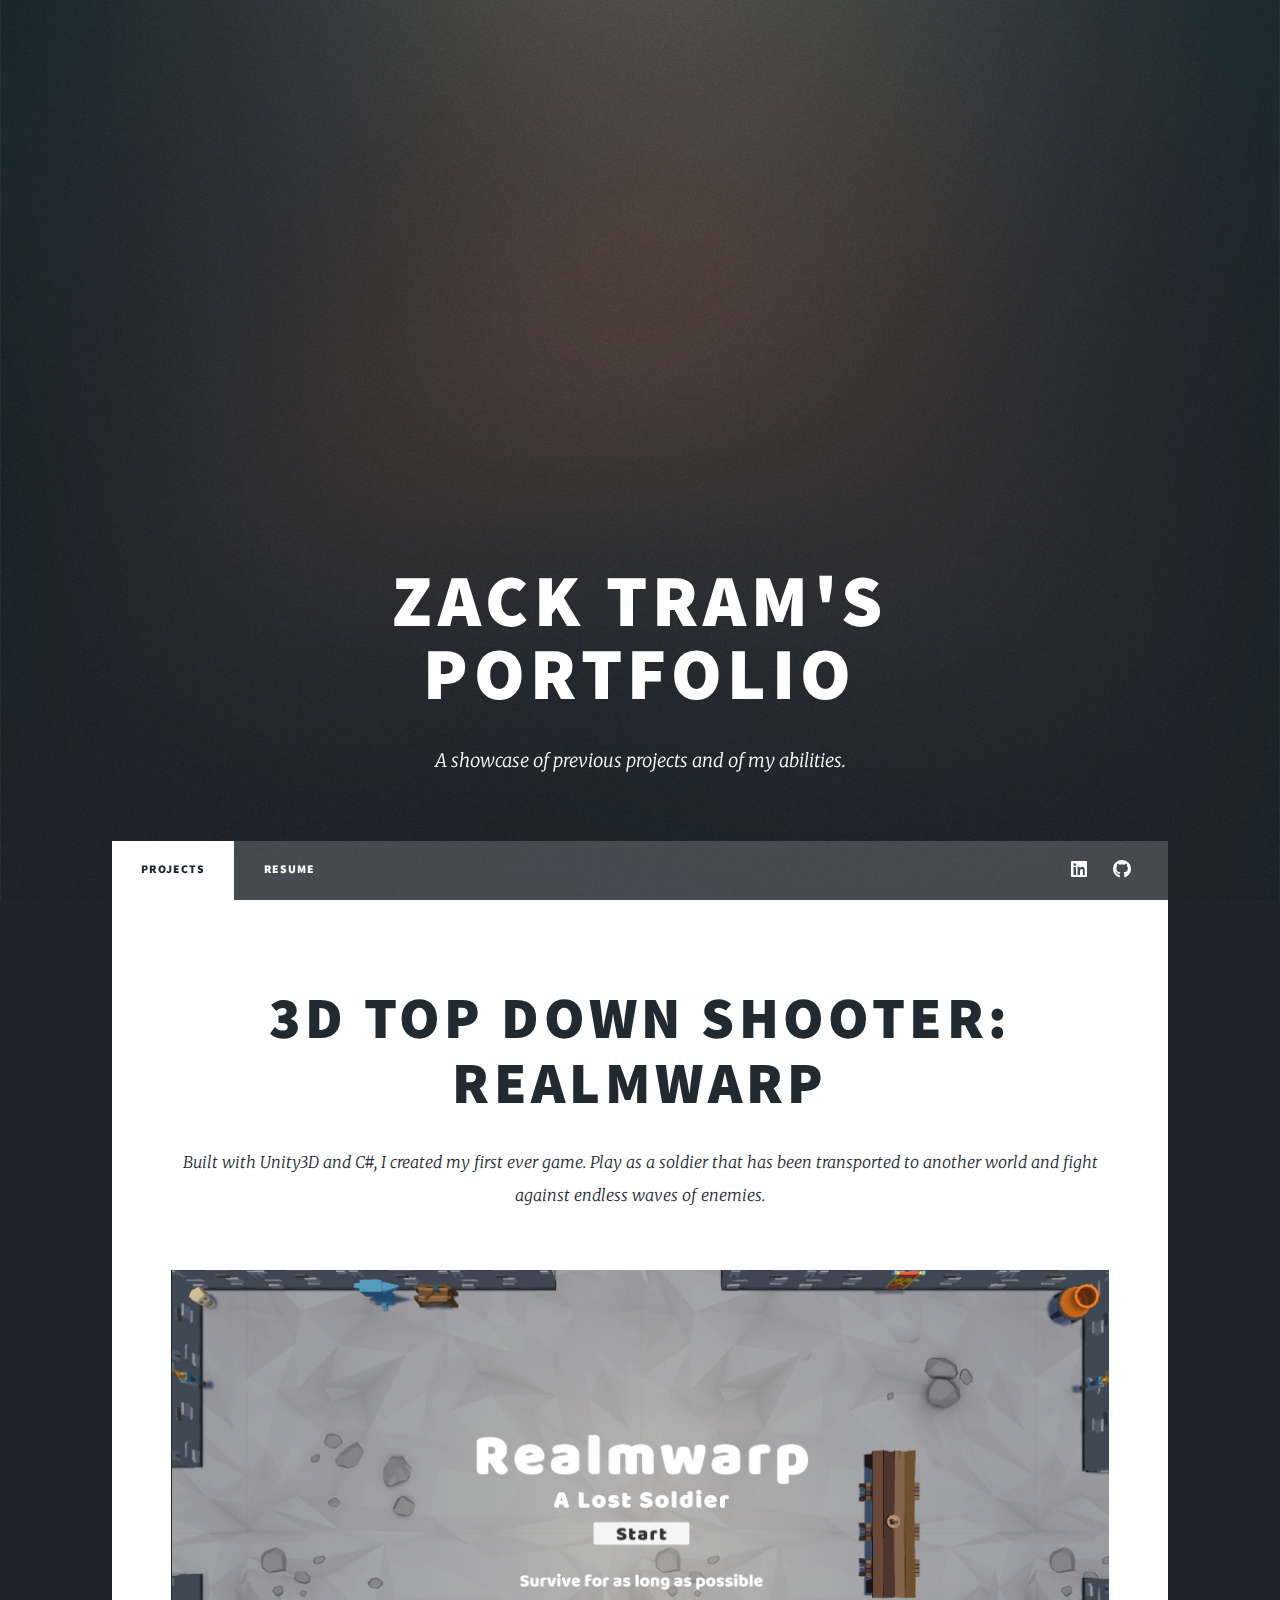
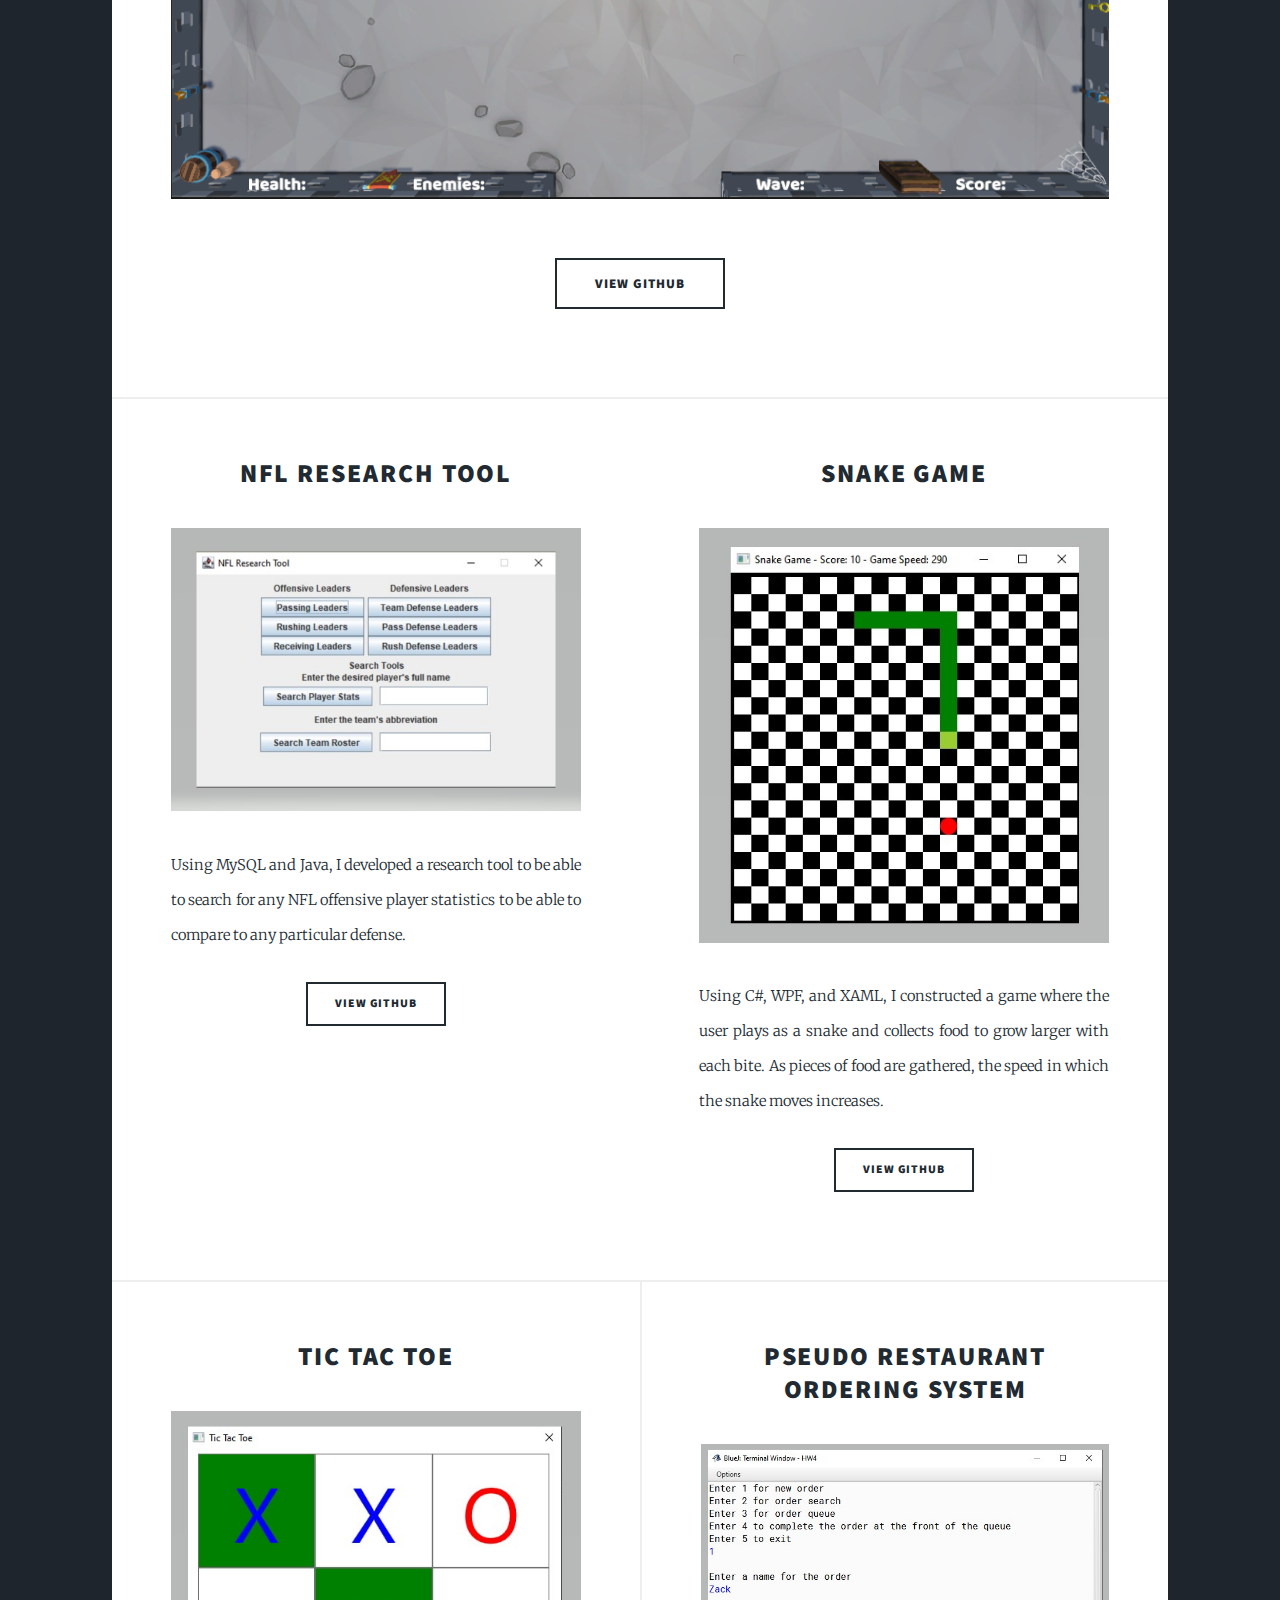
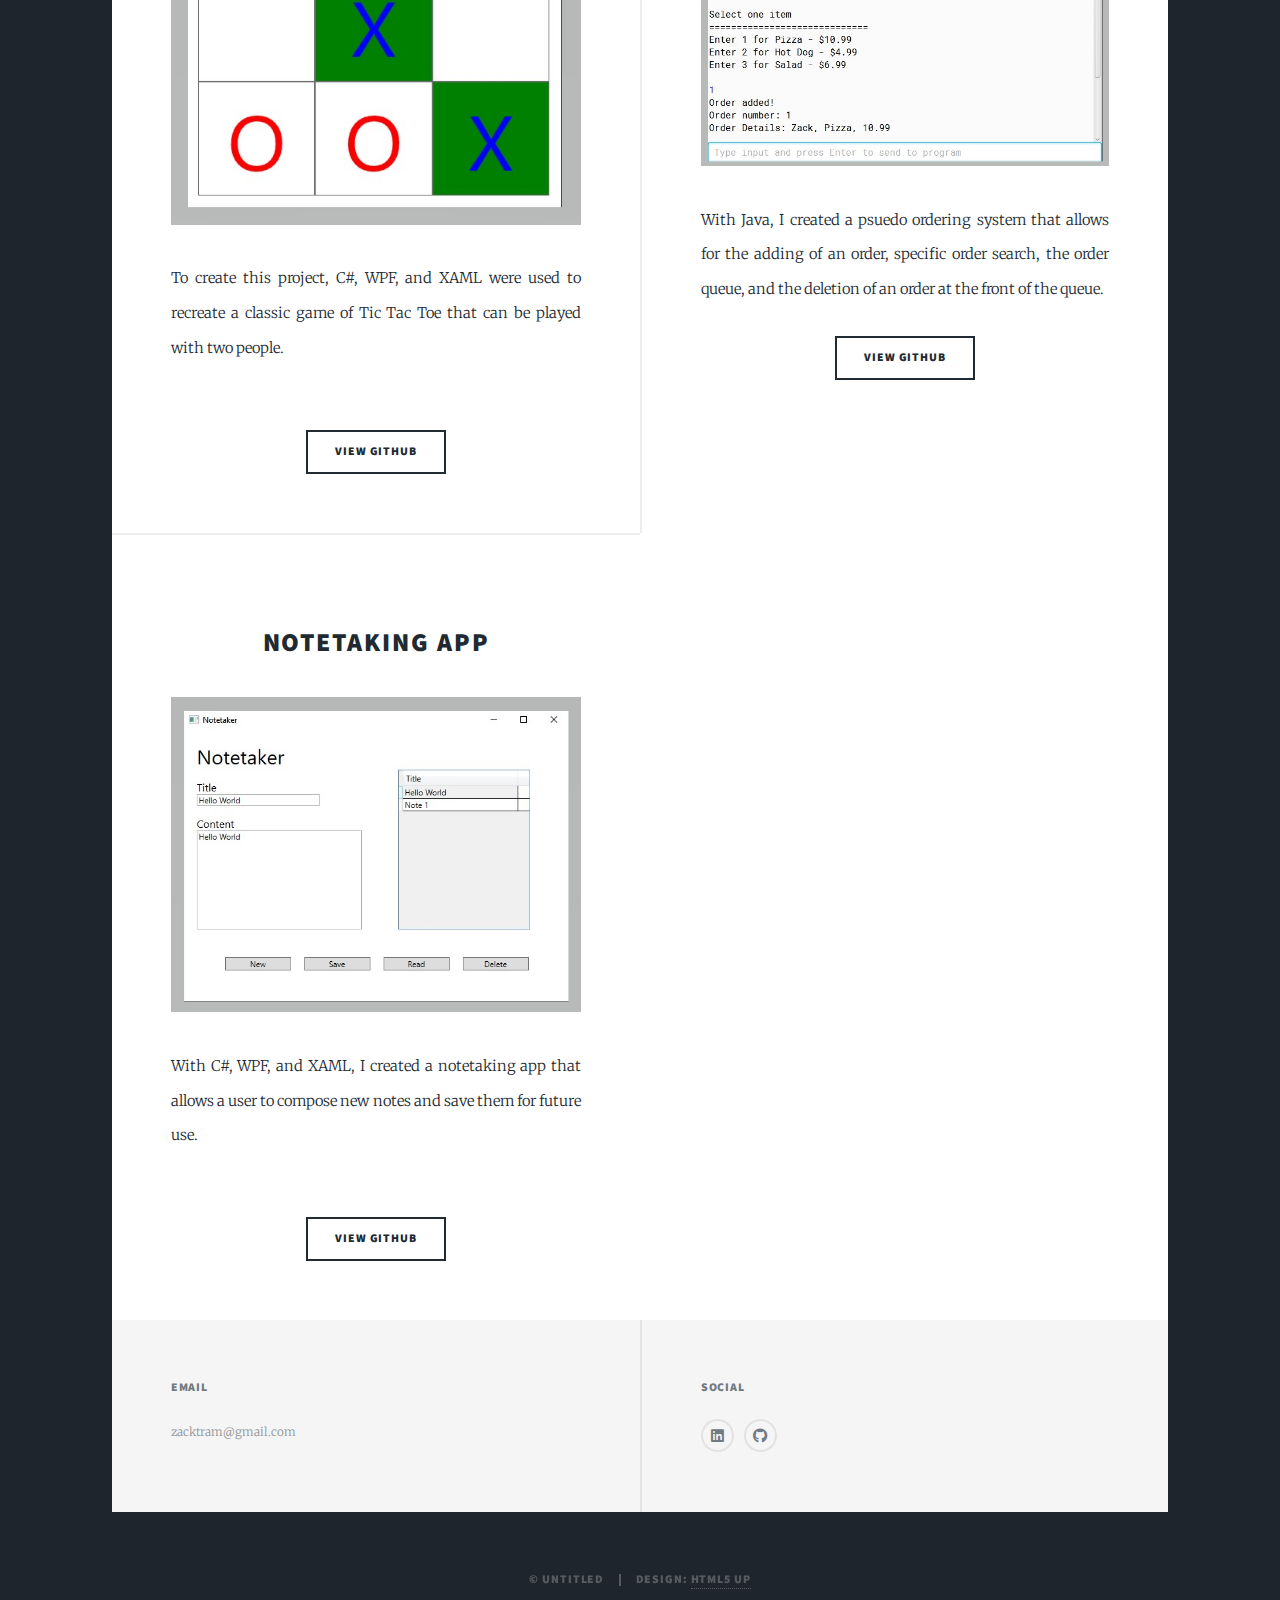
==== commit eb22d9eb: "added new article to index" ====
--- a/index.html
+++ b/index.html
@@ -51,19 +51,34 @@
 					<div id="main">
 
 						<!-- NFL Research Tool -->
-							<article class="post featured">
-								<header class="major">
+						<article class="post featured">
+							<header class="major">
+								<h1><a href="https://github.com/zacktram/3D-Top-Down-Shooter">3D Top Down Shooter: RealmWarp</a>
+								</h1>
+								<p>Built with Unity3D and C#, I created my first ever game. Play as a soldier that has been transported to another world and fight against endless waves of enemies.</p>
+							</header>
+							<a href="https://github.com/zacktram/3D-Top-Down-Shooter" class="image main"><img src="images/realmwarp scrshot.png" alt="" /></a>
+							<ul class="actions special">
+								<li><a href="https://github.com/zacktram/3D-Top-Down-Shooter" class="button large">View Github</a></li>
+							</ul>
+						</article>
+
+
+						<!-- Posts -->
+						<!-- NFL Research Tool -->
+						<section class="posts"> 
+							<article>
+								<header>
 									<h2><a href="https://github.com/zacktram/NFLResearchTool.git">NFL Research Tool</a>
 									</h2>
-									<p>Using MySQL and Java, I developed a research tool to be able to search for any NFL offensive player statistics to be able to compare to any particular defense. </p>
 								</header>
-								<a href="https://github.com/zacktram/NFLResearchTool.git" class="image main"><img src="images/NFLResearchTool.jpg" alt="" /></a>
+								<a href="https://github.com/zacktram/NFLResearchTool.git" class="image fit"><img src="images/NFLResearchTool.jpg" alt="" /></a>
+								<p>Using MySQL and Java, I developed a research tool to be able to search for any NFL offensive player statistics to be able to compare to any particular defense.</p>
 								<ul class="actions special">
-									<li><a href="https://github.com/zacktram/NFLResearchTool.git" class="button large">View Github</a></li>
+									<li><a href="https://github.com/zacktram/NFLResearchTool.git" class="button">View Github</a></li>
 								</ul>
 							</article>
-
-						<!-- Posts -->
+						
 						<!-- Snake Game -->
 							<section class="posts">
 								<article>
@@ -77,7 +92,7 @@
 										<li><a href="https://github.com/zacktram/SnakeGame.git" class="button">View Github</a></li>
 									</ul>
 								</article>
-
+							</section>
 						<!-- Tic Tac Toe -->
 								<article>
 									<header>
@@ -104,7 +119,8 @@
 									</ul>
 								</article>
 
-						<!-- Notetaking App -->		
+
+						<!-- Notetaking App -->	
 								<article>
 									<header>
 										
@@ -117,6 +133,7 @@
 										<li><br><a href="https://github.com/zacktram/NotetakingApp.git" class="button">View Github</a></li>
 									</ul>
 								</article>
+								
 								
 							</section>
 
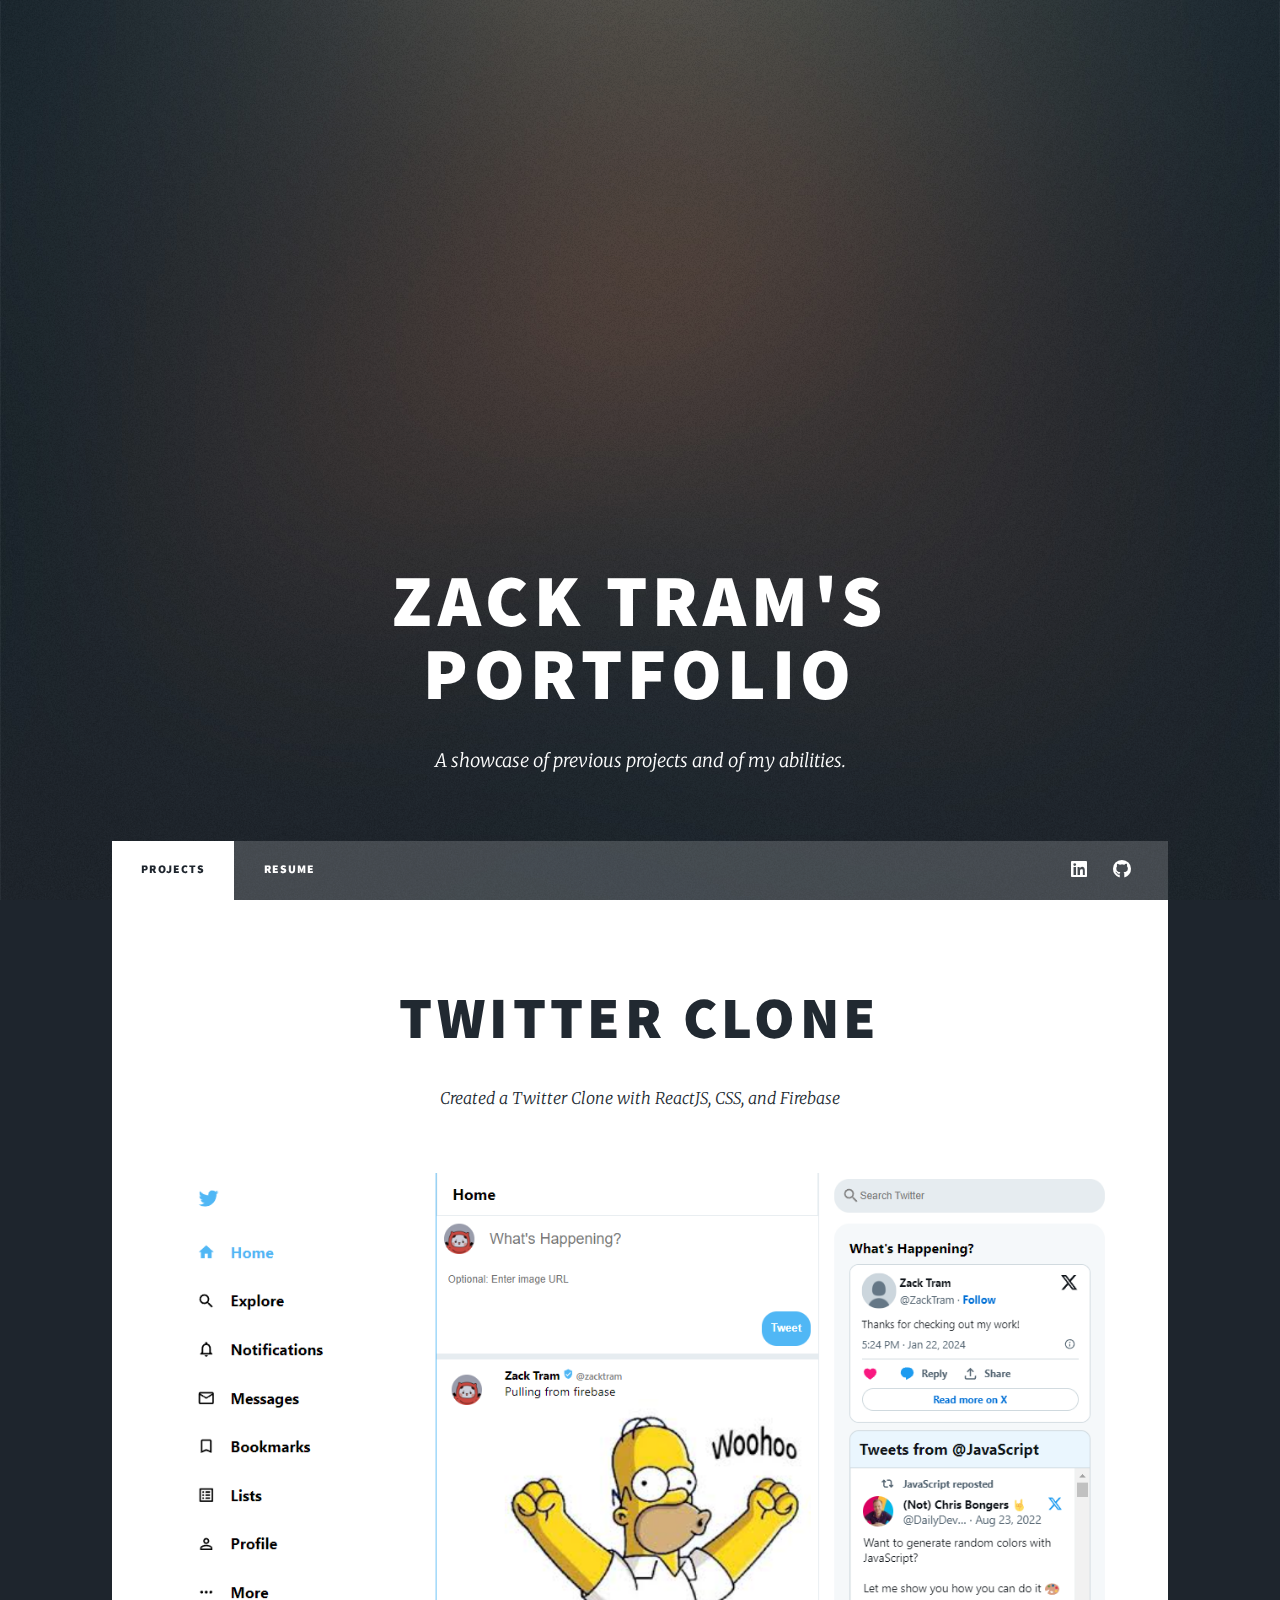
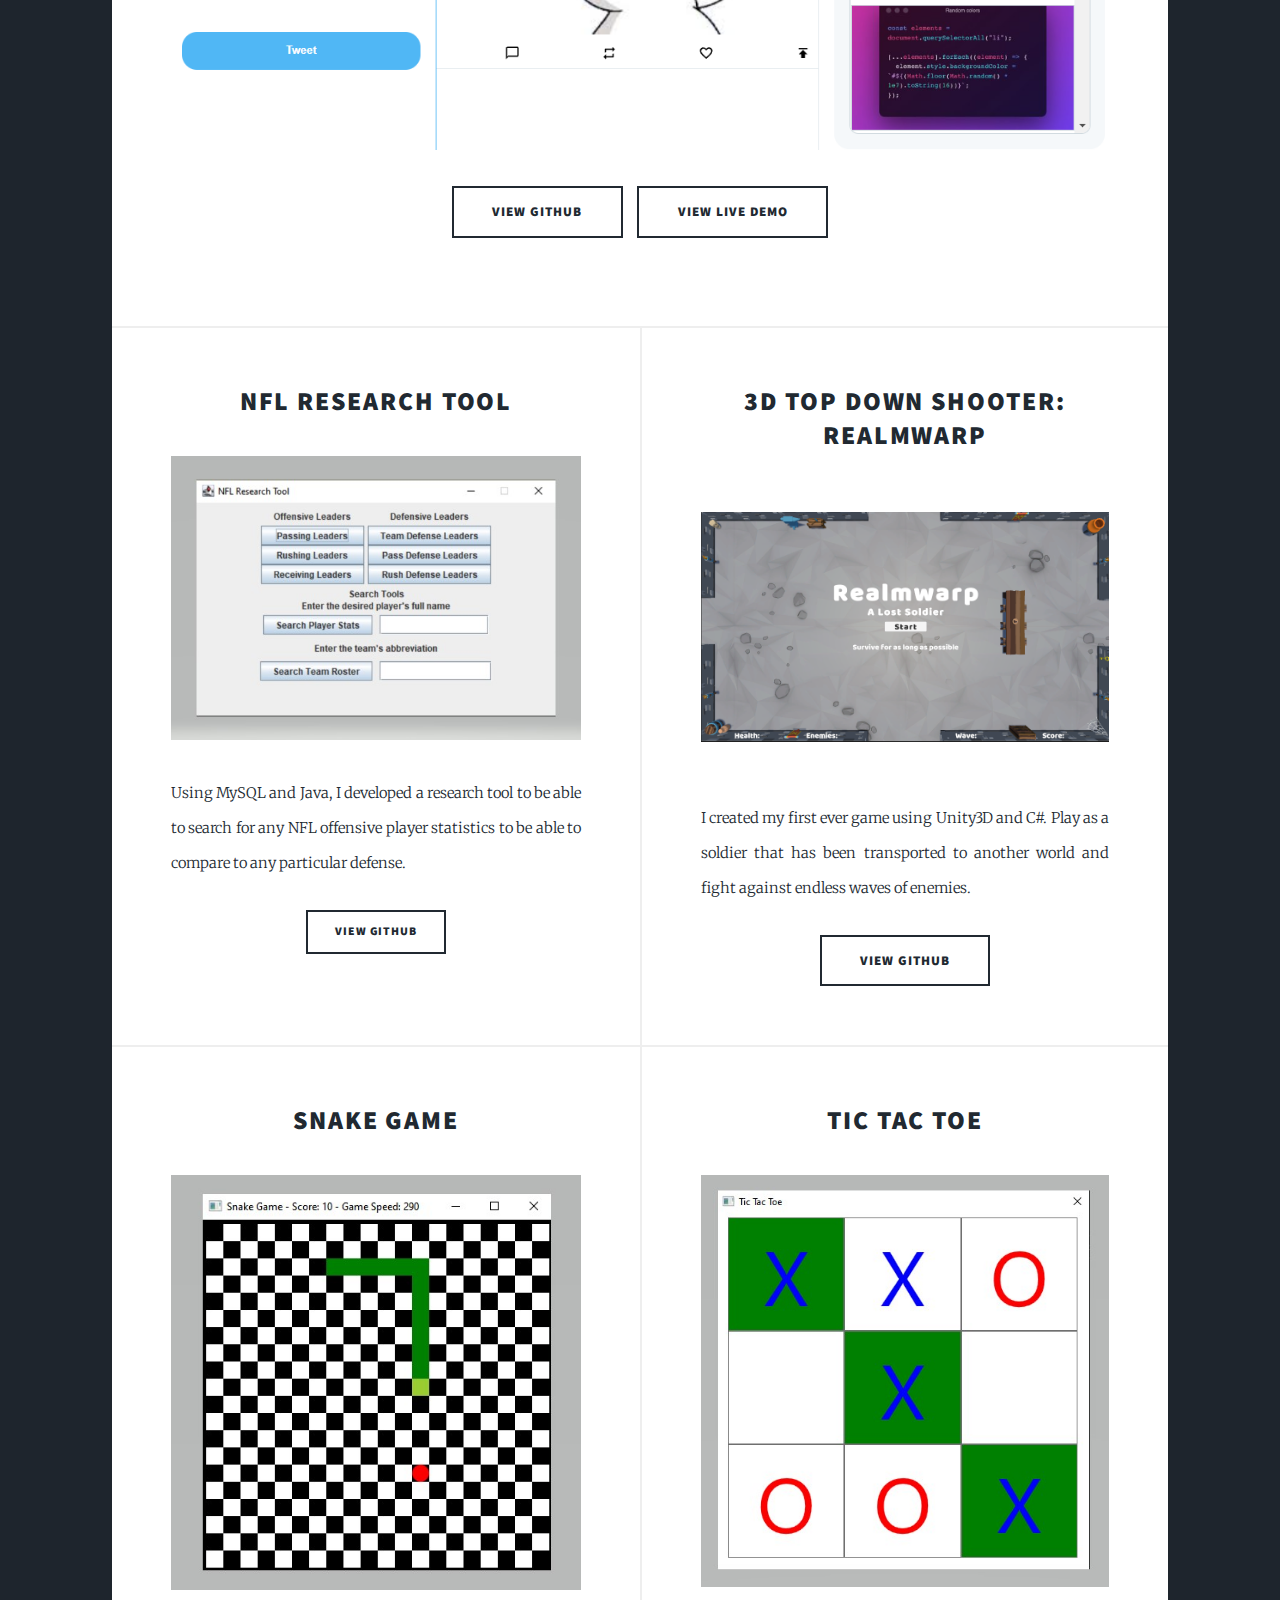
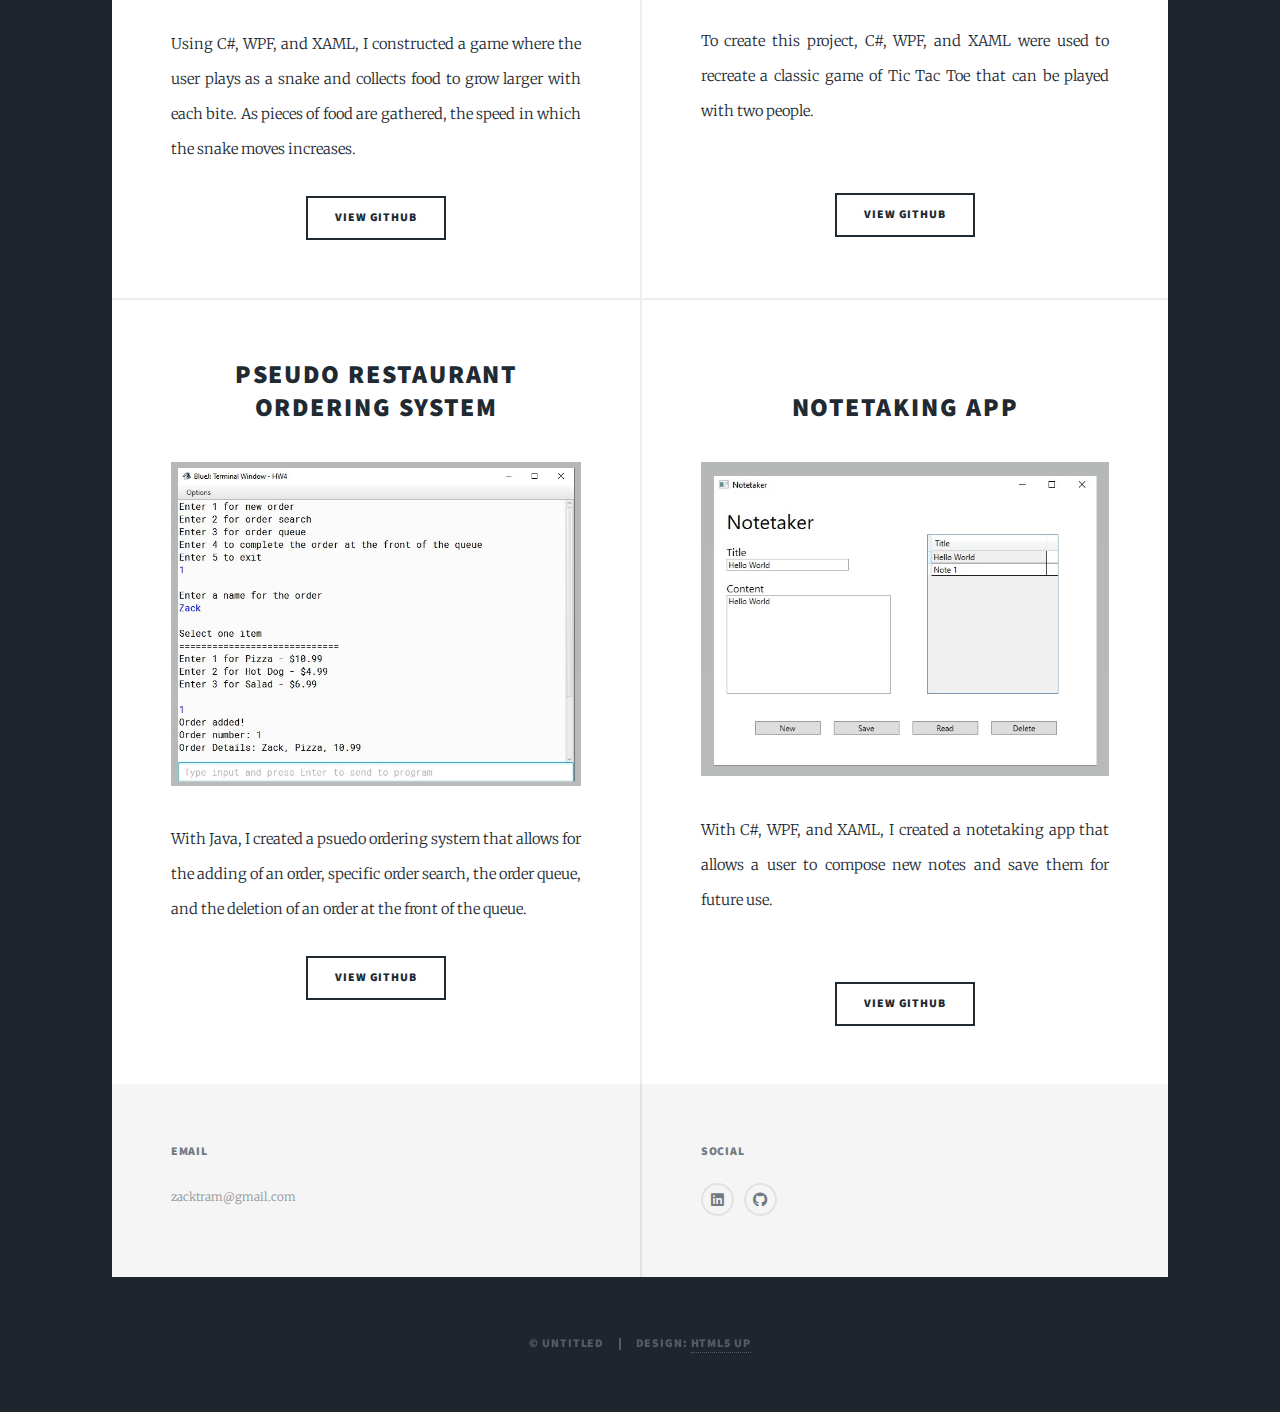
==== commit 03b6e91b: "twitter clone added" ====
--- a/index.html
+++ b/index.html
@@ -22,18 +22,9 @@
 						<h1>Zack Tram's<br />
 						Portfolio</h1>
 						<p>A showcase of previous projects and of my abilities.</p>
-					<!--	
-						<ul class="actions">
-							<li><a href="#header" class="button icon solid solo fa-arrow-down scrolly">Continue</a></li>
-						</ul>
-						 -->
+						
 					</div>
-
-				<!-- Header 
-					<header id="header">
-						<a href="index.html" class="logo"></a>
-					</header>
--->
+			
 				<!-- Nav -->
 					<nav id="nav">
 						<ul class="links">
@@ -43,30 +34,33 @@
 						</ul>
 						<ul class="icons">
 							<li><a href="https://www.linkedin.com/in/zack-tram" class="icon brands fa-linkedin"><span class="label">LinkedIn</span></a></li>
-							<li><a href="https://github.com/zacktram/zacktram.github.io.git" class="icon brands fa-github"><span class="label">GitHub</span></a></li>
+							<li><a href="https://github.com/zacktram?tab=repositories" class="icon brands fa-github"><span class="label">GitHub</span></a></li>
 						</ul>
 					</nav>
 
 				<!-- Main -->
 					<div id="main">
 
-						<!-- NFL Research Tool -->
+						<!-- Twitter Clone -->
 						<article class="post featured">
 							<header class="major">
-								<h1><a href="https://github.com/zacktram/3D-Top-Down-Shooter">3D Top Down Shooter: RealmWarp</a>
+								<h1><a href="https://github.com/zacktram/twitter-clone">Twitter Clone</a>
 								</h1>
-								<p>Built with Unity3D and C#, I created my first ever game. Play as a soldier that has been transported to another world and fight against endless waves of enemies.</p>
+								<p>Created a Twitter Clone with ReactJS, CSS, and Firebase</p>
 							</header>
-							<a href="https://github.com/zacktram/3D-Top-Down-Shooter" class="image main"><img src="images/realmwarp scrshot.png" alt="" /></a>
+							<a href="https://github.com/zacktram/twitter-clone" class="image fit"><img src="images/TwitterClone.png" alt="" /></a>
 							<ul class="actions special">
-								<li><a href="https://github.com/zacktram/3D-Top-Down-Shooter" class="button large">View Github</a></li>
+								<li><a href="https://github.com/zacktram/twitter-clone" class="button large">View Github</a></li>
+								<li><a href="https://twitter-clone-d6c7f.web.app/" class="button large">View Live Demo</a></li>
 							</ul>
+							
 						</article>
 
 
 						<!-- Posts -->
-						<!-- NFL Research Tool -->
 						<section class="posts"> 
+
+							<!-- NFL Research Tool -->
 							<article>
 								<header>
 									<h2><a href="https://github.com/zacktram/NFLResearchTool.git">NFL Research Tool</a>
@@ -78,9 +72,22 @@
 									<li><a href="https://github.com/zacktram/NFLResearchTool.git" class="button">View Github</a></li>
 								</ul>
 							</article>
+
+							<!-- 3D Shooter -->
+							<article>
+								<header>
+									<h2><a href="https://github.com/zacktram/3D-Top-Down-Shooter">3D Top Down Shooter: RealmWarp</a>
+									</h2>
+								</header>
+								<a href="https://github.com/zacktram/3D-Top-Down-Shooter" class="image main"><img src="images/realmwarp scrshot.png" alt="" /></a>
+								<p>I created my first ever game using Unity3D and C#. Play as a soldier that has been transported to another world and fight against endless waves of enemies.</p>
+								<ul class="actions special">
+									<li><a href="https://github.com/zacktram/3D-Top-Down-Shooter" class="button large">View Github</a></li>
+								</ul>
+							</article>
 						
 						<!-- Snake Game -->
-							<section class="posts">
+							
 								<article>
 									<header>
 										<h2><a href="https://github.com/zacktram/SnakeGame.git">Snake Game</a>
@@ -92,7 +99,7 @@
 										<li><a href="https://github.com/zacktram/SnakeGame.git" class="button">View Github</a></li>
 									</ul>
 								</article>
-							</section>
+							
 						<!-- Tic Tac Toe -->
 								<article>
 									<header>
@@ -153,7 +160,7 @@
 								<h3>Social</h3>
 								<ul class="icons alt">
 									<li><a href="https://www.linkedin.com/in/zack-tram" class="icon brands alt fa-linkedin"><span class="label">Instagram</span></a></li>
-									<li><a href="https://github.com/zacktram/zacktram.github.io.git" class="icon brands alt fa-github"><span class="label">GitHub</span></a></li>
+									<li><a href="https://github.com/zacktram?tab=repositories" class="icon brands alt fa-github"><span class="label">GitHub</span></a></li>
 								</ul>
 							</section>
 						</section>
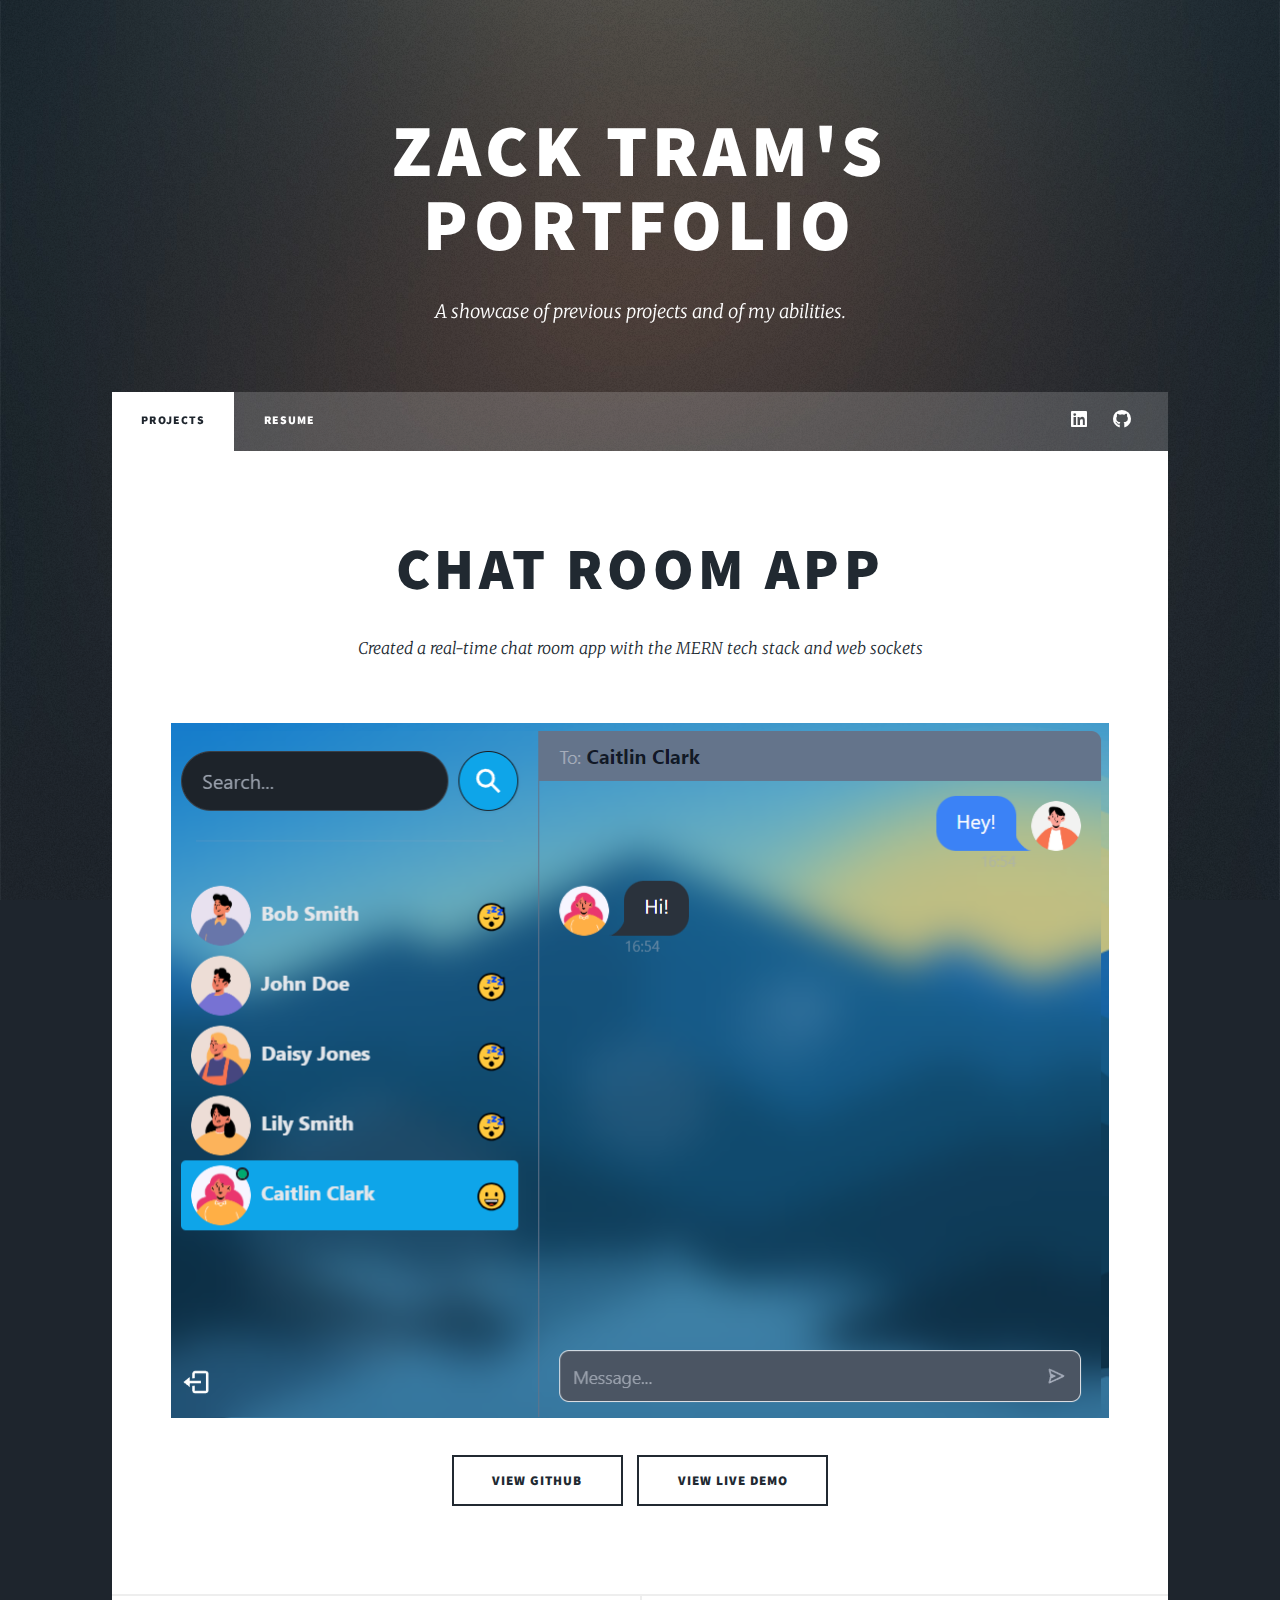
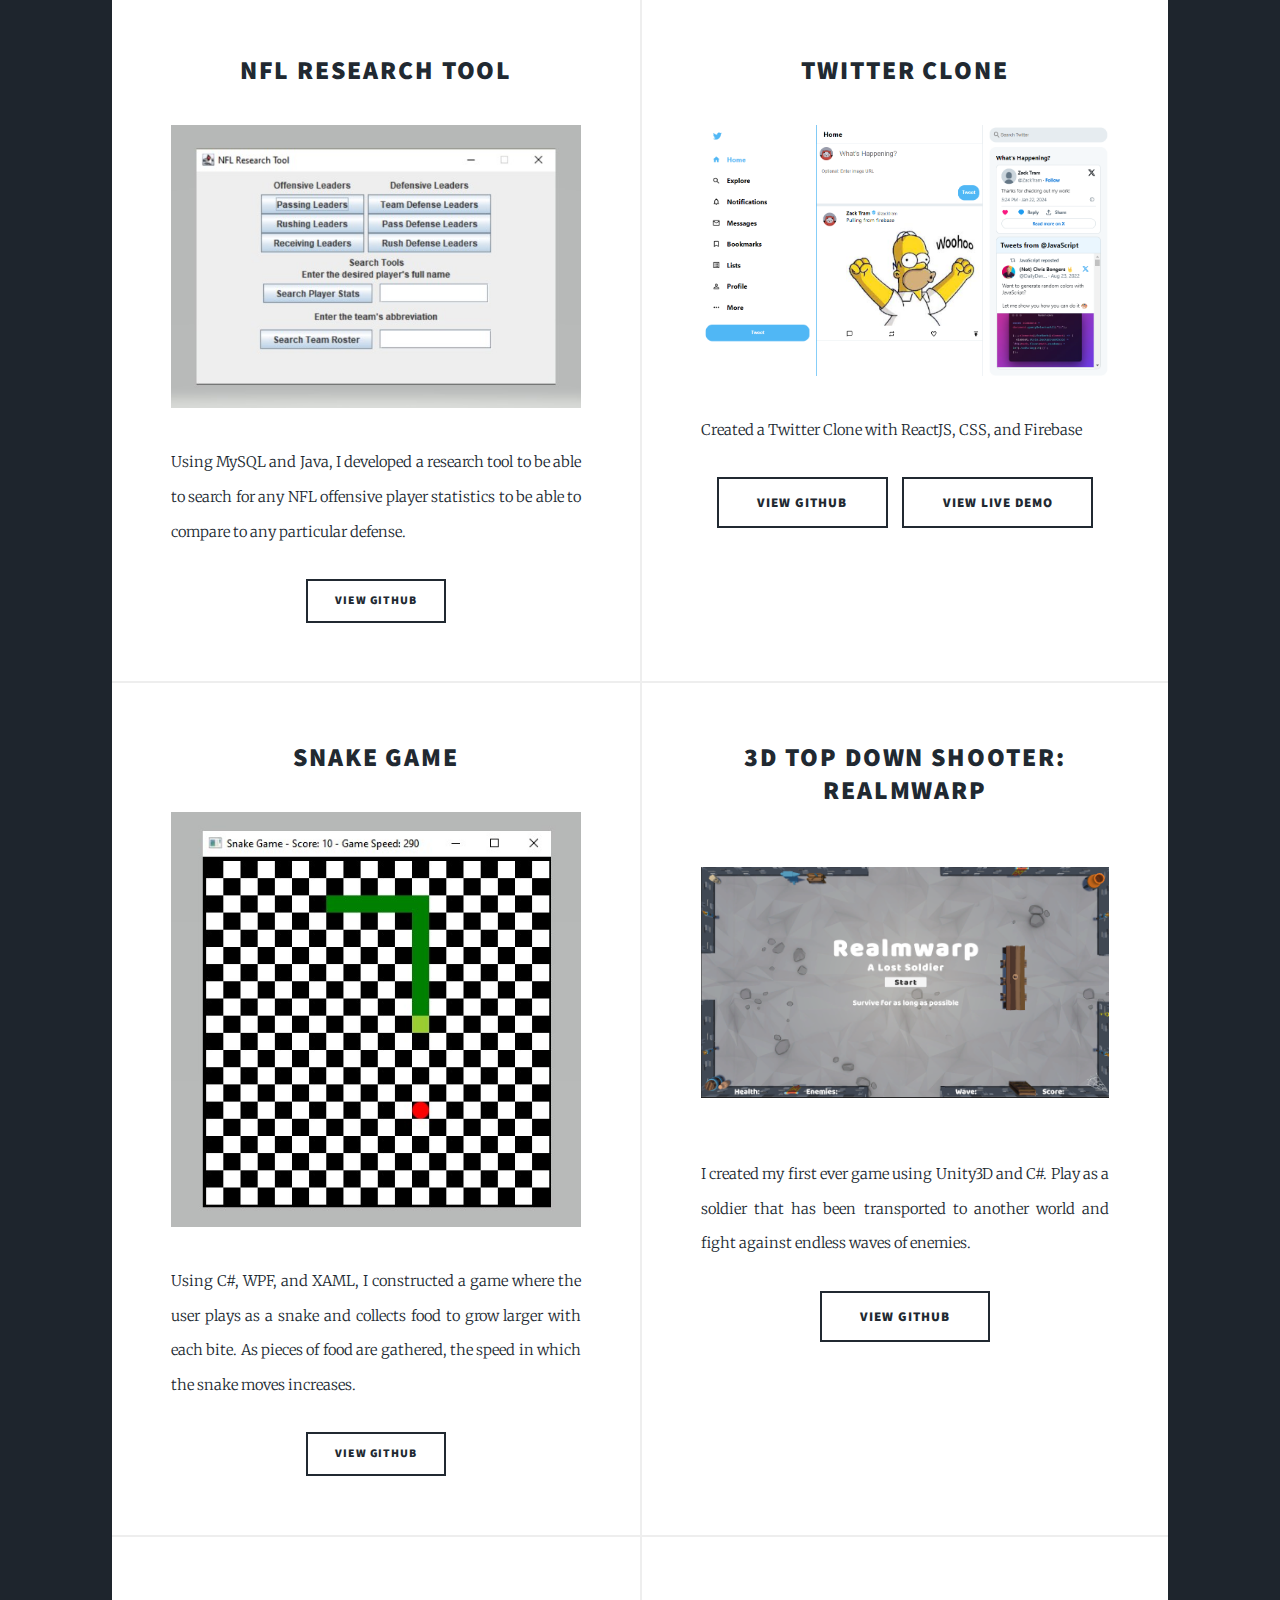
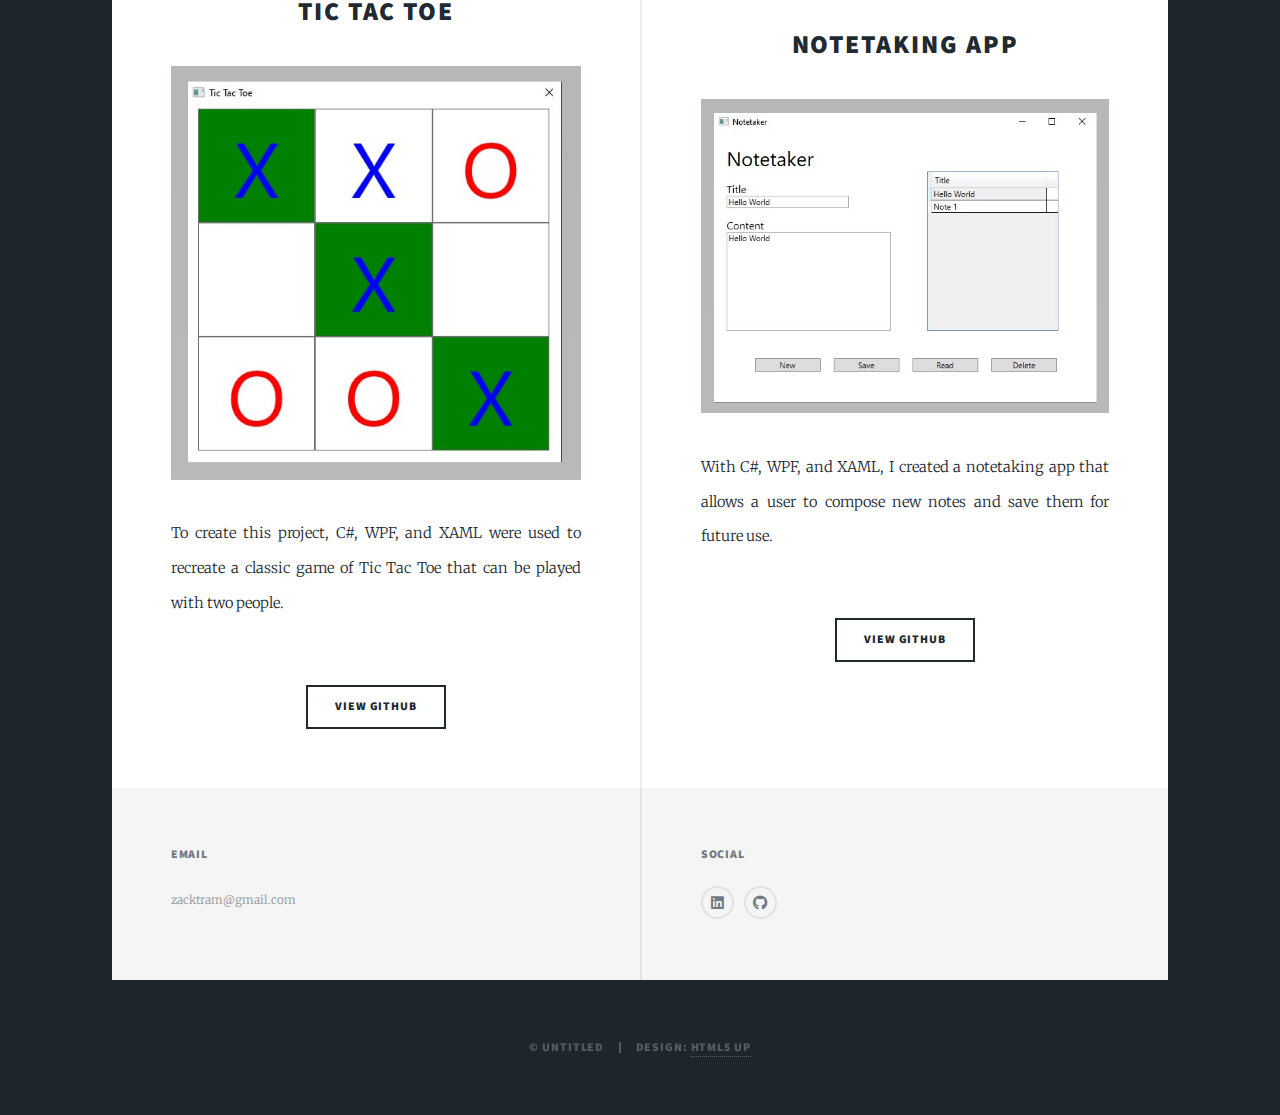
==== commit c3085cb9: "updated to include chat room" ====
--- a/index.html
+++ b/index.html
@@ -15,7 +15,7 @@
 	<body class="is-preload">
 
 		<!-- Wrapper -->
-			<div id="wrapper" class="fade-in">
+			<div id="wrapper">
 
 				<!-- Intro -->
 					<div id="intro">
@@ -41,17 +41,17 @@
 				<!-- Main -->
 					<div id="main">
 
-						<!-- Twitter Clone -->
+						<!-- Chat Room -->
 						<article class="post featured">
 							<header class="major">
-								<h1><a href="https://github.com/zacktram/twitter-clone">Twitter Clone</a>
+								<h1><a href="https://github.com/zacktram/ChatRoom">Chat Room App</a>
 								</h1>
-								<p>Created a Twitter Clone with ReactJS, CSS, and Firebase</p>
+								<p>Created a real-time chat room app with the MERN tech stack and web sockets</p>
 							</header>
-							<a href="https://github.com/zacktram/twitter-clone" class="image fit"><img src="images/TwitterClone.png" alt="" /></a>
+							<a href="https://github.com/zacktram/twitter-clone" class="image fit"><img src="images/ChatRoom.png" alt="" /></a>
 							<ul class="actions special">
-								<li><a href="https://github.com/zacktram/twitter-clone" class="button large">View Github</a></li>
-								<li><a href="https://twitter-clone-d6c7f.web.app/" class="button large">View Live Demo</a></li>
+								<li><a href="https://github.com/zacktram/ChatRoom" class="button large">View Github</a></li>
+								<li><a href="https://chatroom-xvu6.onrender.com/login" class="button large">View Live Demo</a></li>
 							</ul>
 							
 						</article>
@@ -72,18 +72,20 @@
 									<li><a href="https://github.com/zacktram/NFLResearchTool.git" class="button">View Github</a></li>
 								</ul>
 							</article>
-
-							<!-- 3D Shooter -->
+							
+							<!-- Twitter Clone -->
 							<article>
 								<header>
-									<h2><a href="https://github.com/zacktram/3D-Top-Down-Shooter">3D Top Down Shooter: RealmWarp</a>
+									<h2><a href="https://github.com/zacktram/twitter-clone">Twitter Clone</a>
 									</h2>
 								</header>
-								<a href="https://github.com/zacktram/3D-Top-Down-Shooter" class="image main"><img src="images/realmwarp scrshot.png" alt="" /></a>
-								<p>I created my first ever game using Unity3D and C#. Play as a soldier that has been transported to another world and fight against endless waves of enemies.</p>
+								<a href="https://github.com/zacktram/twitter-clone" class="image fit"><img src="images/TwitterClone.png" alt="" /></a>
+								<p>Created a Twitter Clone with ReactJS, CSS, and Firebase</p>
 								<ul class="actions special">
-									<li><a href="https://github.com/zacktram/3D-Top-Down-Shooter" class="button large">View Github</a></li>
+									<li><a href="https://github.com/zacktram/twitter-clone" class="button large">View Github</a></li>
+									<li><a href="https://twitter-clone-d6c7f.web.app/" class="button large">View Live Demo</a></li>
 								</ul>
+								
 							</article>
 						
 						<!-- Snake Game -->
@@ -100,31 +102,31 @@
 									</ul>
 								</article>
 							
+						<!-- 3D Shooter -->
+						<article>
+							<header>
+								<h2><a href="https://github.com/zacktram/3D-Top-Down-Shooter">3D Top Down Shooter: RealmWarp</a>
+								</h2>
+							</header>
+							<a href="https://github.com/zacktram/3D-Top-Down-Shooter" class="image main"><img src="images/realmwarp scrshot.png" alt="" /></a>
+							<p>I created my first ever game using Unity3D and C#. Play as a soldier that has been transported to another world and fight against endless waves of enemies.</p>
+							<ul class="actions special">
+								<li><a href="https://github.com/zacktram/3D-Top-Down-Shooter" class="button large">View Github</a></li>
+							</ul>
+						</article>
+
 						<!-- Tic Tac Toe -->
-								<article>
-									<header>
-										<h2><a href="https://github.com/zacktram/TicTacToe.git">Tic Tac Toe<br />
-										</a></h2>
-									</header>
-									<a href="https://github.com/zacktram/TicTacToe.git" class="image fit"><img src="images/TicTacToe.jpg" alt="" /></a>
-									<p>To create this project, C#, WPF, and XAML were used to recreate a classic game of Tic Tac Toe that can be played with two people. </p>
-									<ul class="actions special">
-										<li><br><a href="https://github.com/zacktram/TicTacToe.git" class="button">View Github</a></li>
-									</ul>
-								</article>
-
-						<!-- Ordering System -->		
-								<article>
-									<header>
-										<h2><a href="https://github.com/zacktram/PseudoOrderingSystem.git">Pseudo Restaurant Ordering System<br />
-										</a></h2>
-									</header>
-									<a href="https://github.com/zacktram/PseudoOrderingSystem.git" class="image fit"><img src="images/OrderSystem.jpg" alt="" /></a>
-									<p>With Java, I created a psuedo ordering system that allows for the adding of an order, specific order search, the order queue, and the deletion of an order at the front of the queue.</p>
-									<ul class="actions special">
-										<li><a href="https://github.com/zacktram/PseudoOrderingSystem.git" class="button">View Github</a></li>
-									</ul>
-								</article>
+						<article>
+							<header>
+								<h2><a href="https://github.com/zacktram/TicTacToe.git">Tic Tac Toe<br />
+								</a></h2>
+							</header>
+							<a href="https://github.com/zacktram/TicTacToe.git" class="image fit"><img src="images/TicTacToe.jpg" alt="" /></a>
+							<p>To create this project, C#, WPF, and XAML were used to recreate a classic game of Tic Tac Toe that can be played with two people. </p>
+							<ul class="actions special">
+								<li><br><a href="https://github.com/zacktram/TicTacToe.git" class="button">View Github</a></li>
+							</ul>
+						</article>
 
 
 						<!-- Notetaking App -->	
--- a/assets/css/main.css
+++ b/assets/css/main.css
@@ -3281,7 +3281,7 @@
 		@media screen and (orientation: portrait) {
 
 			#wrapper > .bg {
-				background-size: auto,								auto,														auto 175%;
+				background-size: auto, auto, auto 175%;
 			}
 
 		}
@@ -3315,7 +3315,7 @@
 		cursor: default;
 		text-align: center;
 		z-index: 1;
-		min-height: 100vh;
+		min-height: 50vh;
 	}
 
 		#intro input, #intro select, #intro textarea {
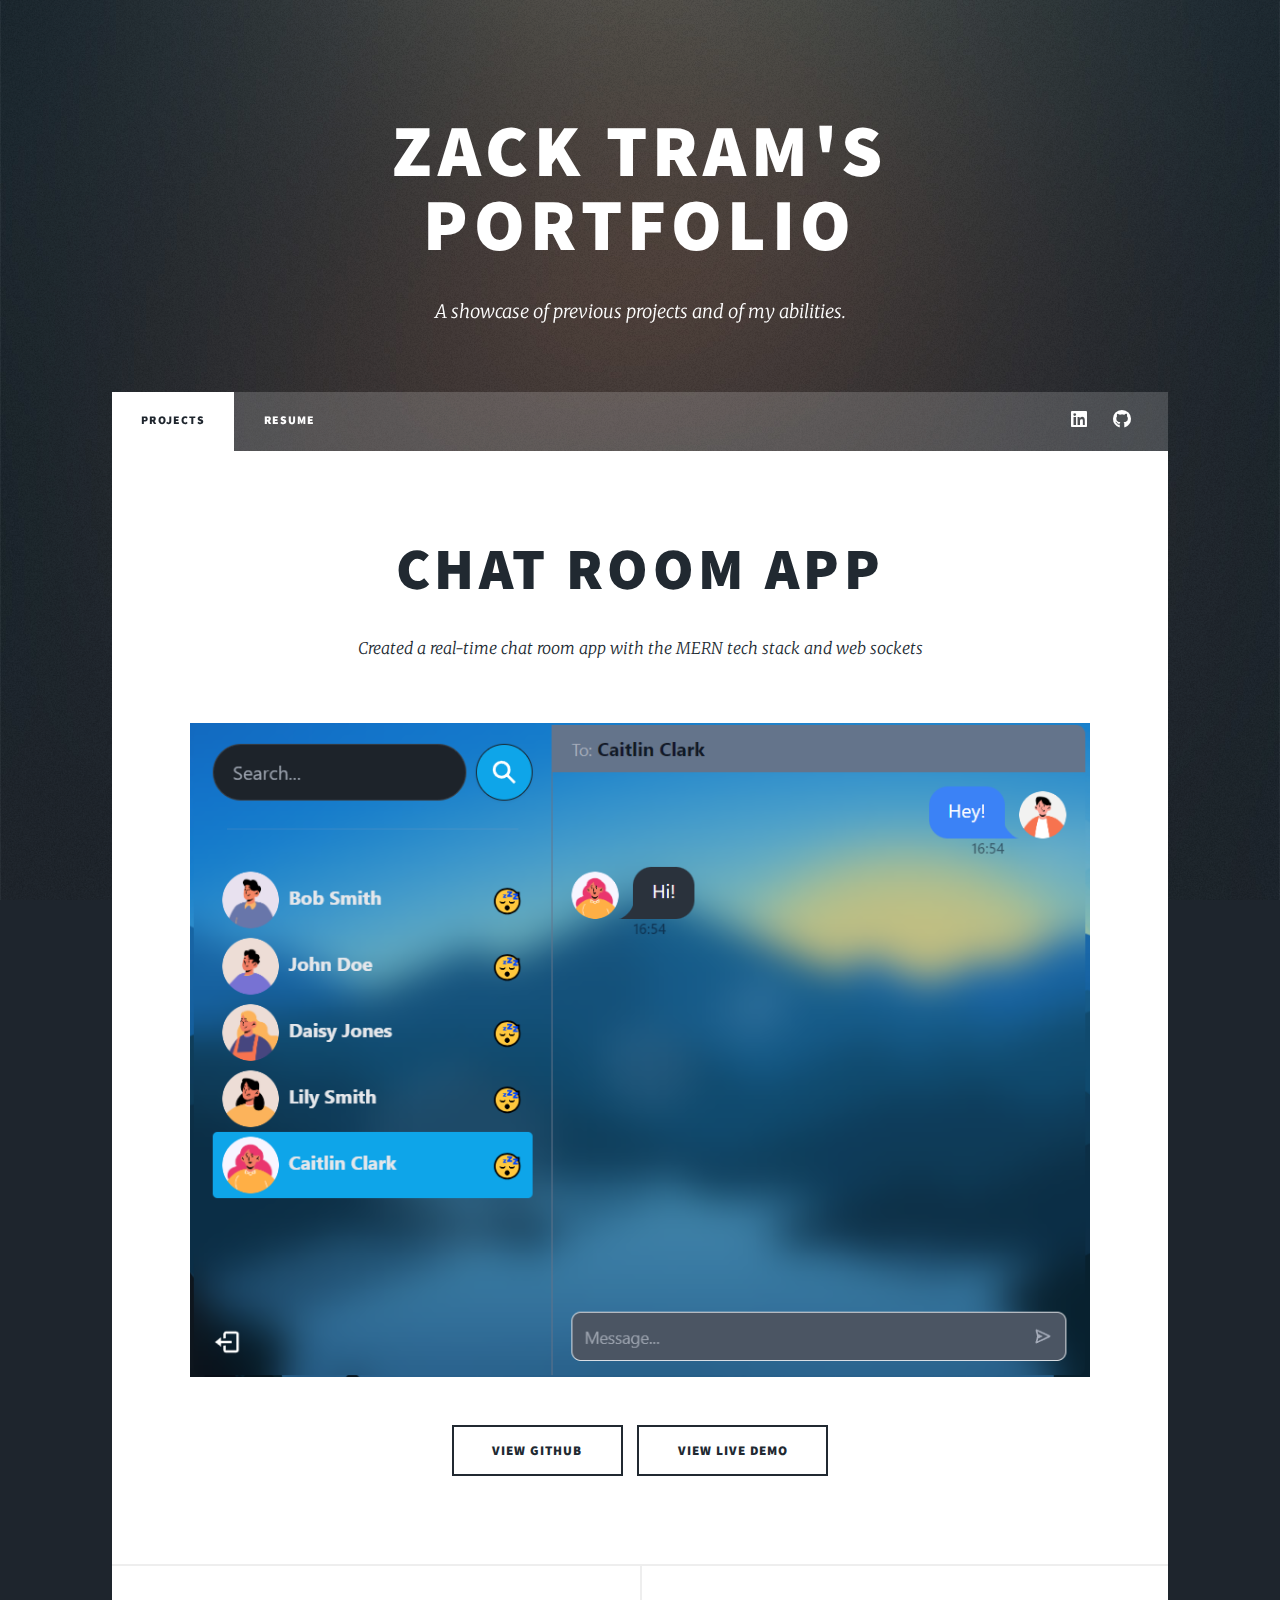
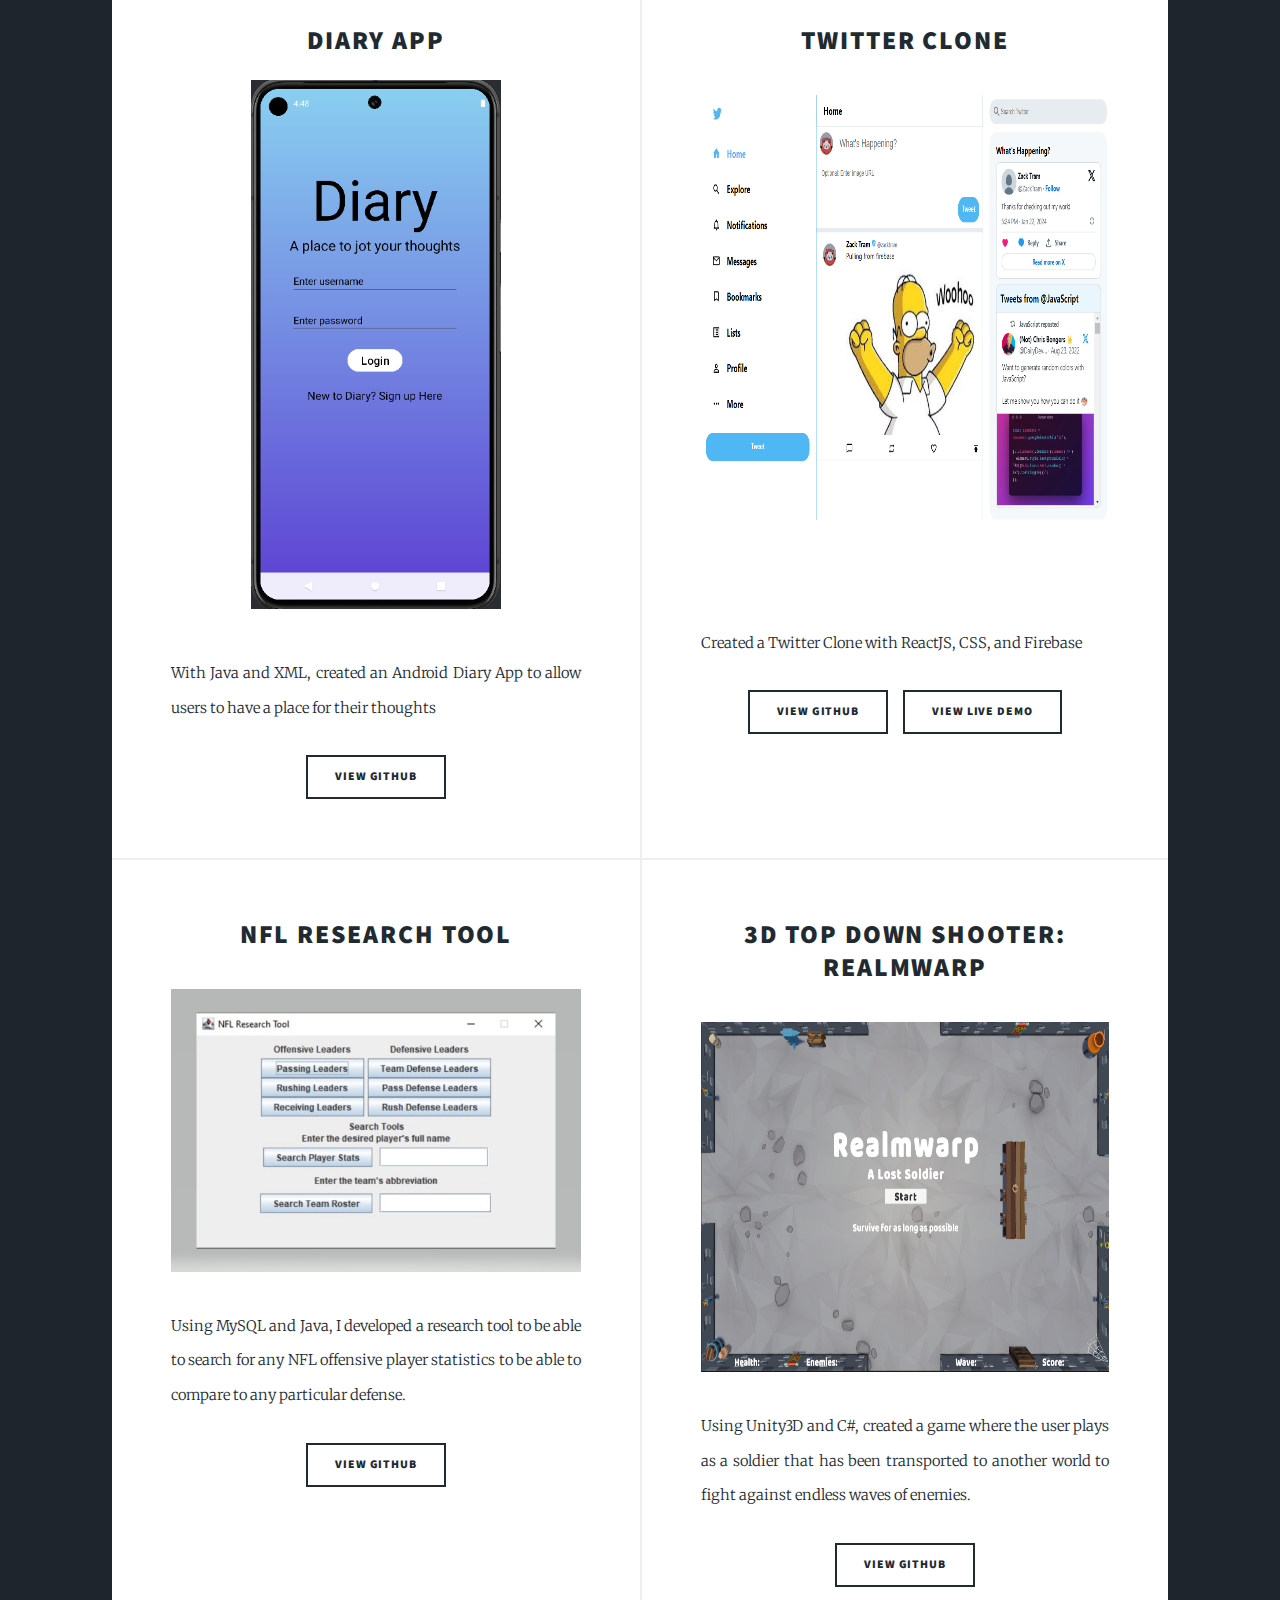
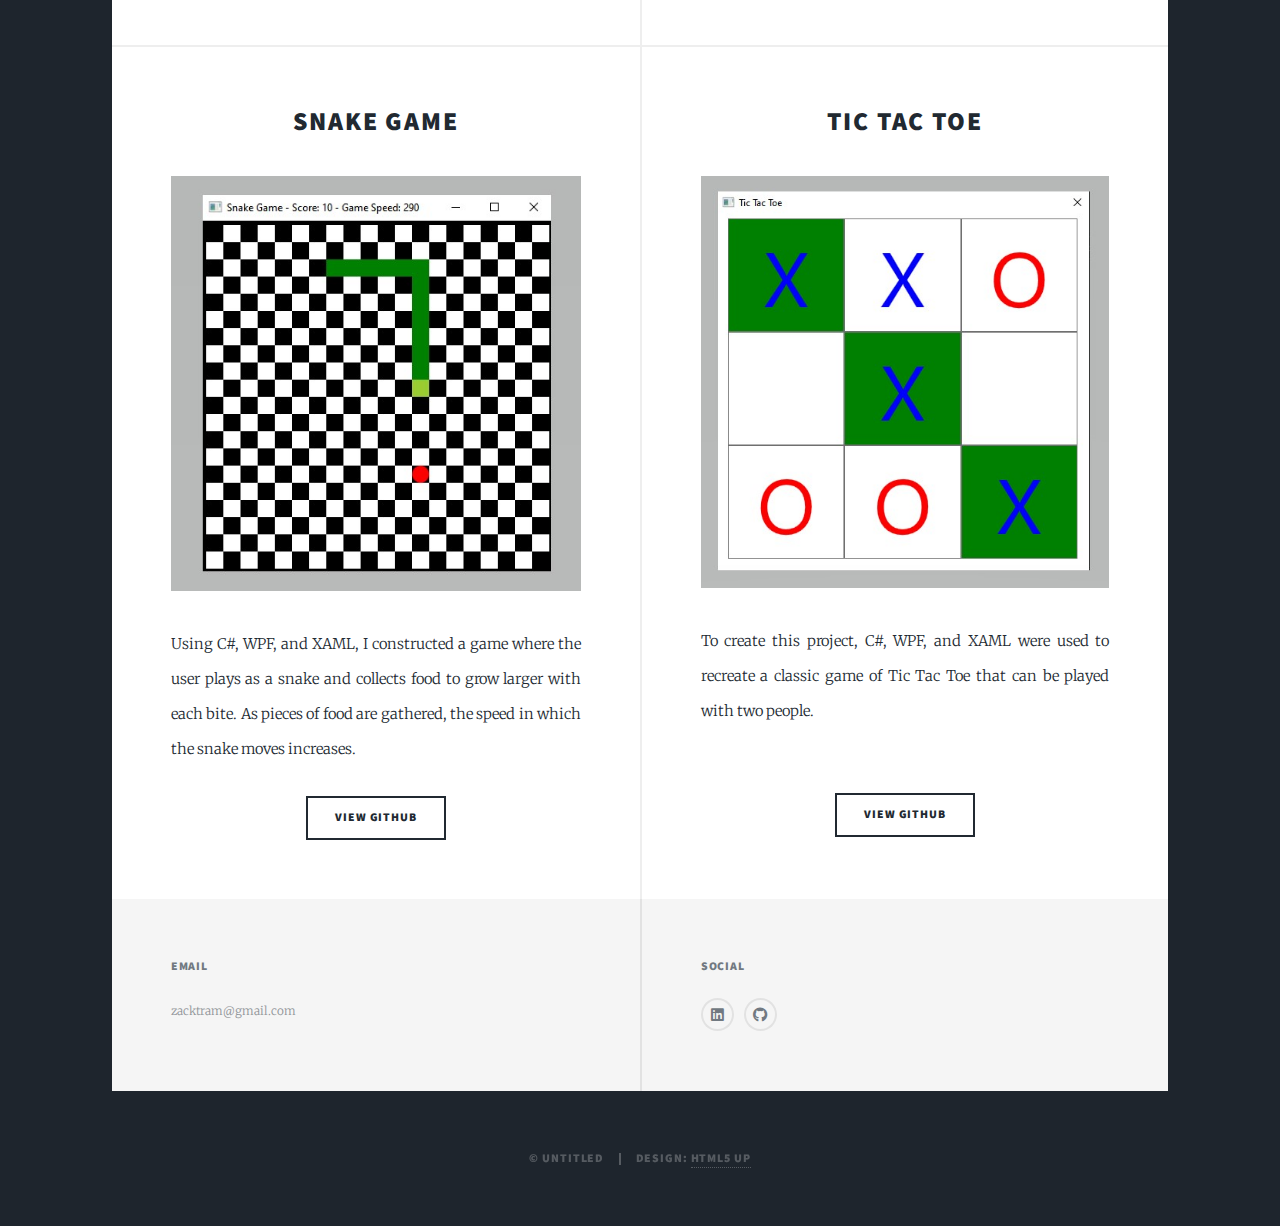
==== commit 1f334d2e: "added diary app" ====
--- a/index.html
+++ b/index.html
@@ -48,7 +48,8 @@
 								</h1>
 								<p>Created a real-time chat room app with the MERN tech stack and web sockets</p>
 							</header>
-							<a href="https://github.com/zacktram/twitter-clone" class="image fit"><img src="images/ChatRoom.png" alt="" /></a>
+							<a href="https://github.com/zacktram/twitter-clone" class="image"><img src="images/ChatRoom.png" alt="" width="900" height="auto"/></a>
+						<br></br>
 							<ul class="actions special">
 								<li><a href="https://github.com/zacktram/ChatRoom" class="button large">View Github</a></li>
 								<li><a href="https://chatroom-xvu6.onrender.com/login" class="button large">View Live Demo</a></li>
@@ -59,6 +60,37 @@
 
 						<!-- Posts -->
 						<section class="posts"> 
+
+							<!-- Diary App -->	
+							<article>
+								<header>
+									
+									<h2><a href="https://github.com/zacktram/DiaryApp">Diary App
+									</a></h2>
+								</header>
+								<a href="https://github.com/zacktram/DiaryApp" class="image"><img src="images/LoginPage.png" alt="" width="250" height="auto"/></a>
+								<br></br>
+								<p>With Java and XML, created an Android Diary App to allow users to have a place for their thoughts</p>
+								<ul class="actions special">
+									<li><a href="https://github.com/zacktram/DiaryApp" class="button">View Github</a></li>
+								</ul>
+							</article>
+							
+							<!-- Twitter Clone -->
+							<article>
+								<header>
+									<h2><a href="https://github.com/zacktram/twitter-clone">Twitter Clone</a>
+									</h2>
+								</header>
+								<a href="https://github.com/zacktram/twitter-clone" class="image fit"><img src="images/TwitterClone.png" alt="" width="auto" height="425"/></a>
+								<br></br>
+								<p>Created a Twitter Clone with ReactJS, CSS, and Firebase</p>
+								<ul class="actions special">
+									<li><a href="https://github.com/zacktram/twitter-clone" class="button">View Github</a></li>
+									<li><a href="https://twitter-clone-d6c7f.web.app/" class="button">View Live Demo</a></li>
+								</ul>
+								
+							</article>
 
 							<!-- NFL Research Tool -->
 							<article>
@@ -72,76 +104,47 @@
 									<li><a href="https://github.com/zacktram/NFLResearchTool.git" class="button">View Github</a></li>
 								</ul>
 							</article>
-							
-							<!-- Twitter Clone -->
+
+							<!-- 3D Shooter -->
 							<article>
 								<header>
-									<h2><a href="https://github.com/zacktram/twitter-clone">Twitter Clone</a>
+									<h2><a href="https://github.com/zacktram/3D-Top-Down-Shooter">3D Top Down Shooter: RealmWarp</a>
 									</h2>
 								</header>
-								<a href="https://github.com/zacktram/twitter-clone" class="image fit"><img src="images/TwitterClone.png" alt="" /></a>
-								<p>Created a Twitter Clone with ReactJS, CSS, and Firebase</p>
+								<a href="https://github.com/zacktram/3D-Top-Down-Shooter" class="image fit"><img src="images/realmwarp scrshot.png" alt="" width="auto" height="350" /></a>
+								<p>Using Unity3D and C#, created a game where the user plays as a soldier that has been transported to another world to fight against endless waves of enemies.</p>
 								<ul class="actions special">
-									<li><a href="https://github.com/zacktram/twitter-clone" class="button large">View Github</a></li>
-									<li><a href="https://twitter-clone-d6c7f.web.app/" class="button large">View Live Demo</a></li>
+									<li><a href="https://github.com/zacktram/3D-Top-Down-Shooter" class="button">View Github</a></li>
 								</ul>
-								
 							</article>
-						
-						<!-- Snake Game -->
+
+							<!-- Snake Game -->
+							<article>
+								<header>
+									<h2><a href="https://github.com/zacktram/SnakeGame.git">Snake Game</a>
+									</h2>
+								</header>
+								<a href="https://github.com/zacktram/SnakeGame.git" class="image fit"><img src="images/SnakeGame.jpg" alt="" /></a>
+								<p>Using C#, WPF, and XAML, I constructed a game where the user plays as a snake and collects food to grow larger with each bite. As pieces of food are gathered, the speed in which the snake moves increases.</p>
+								<ul class="actions special">
+									<li><a href="https://github.com/zacktram/SnakeGame.git" class="button">View Github</a></li>
+								</ul>
+							</article>
 							
-								<article>
-									<header>
-										<h2><a href="https://github.com/zacktram/SnakeGame.git">Snake Game</a>
-										</h2>
-									</header>
-									<a href="https://github.com/zacktram/SnakeGame.git" class="image fit"><img src="images/SnakeGame.jpg" alt="" /></a>
-									<p>Using C#, WPF, and XAML, I constructed a game where the user plays as a snake and collects food to grow larger with each bite. As pieces of food are gathered, the speed in which the snake moves increases.</p>
-									<ul class="actions special">
-										<li><a href="https://github.com/zacktram/SnakeGame.git" class="button">View Github</a></li>
-									</ul>
-								</article>
-							
-						<!-- 3D Shooter -->
-						<article>
-							<header>
-								<h2><a href="https://github.com/zacktram/3D-Top-Down-Shooter">3D Top Down Shooter: RealmWarp</a>
-								</h2>
-							</header>
-							<a href="https://github.com/zacktram/3D-Top-Down-Shooter" class="image main"><img src="images/realmwarp scrshot.png" alt="" /></a>
-							<p>I created my first ever game using Unity3D and C#. Play as a soldier that has been transported to another world and fight against endless waves of enemies.</p>
-							<ul class="actions special">
-								<li><a href="https://github.com/zacktram/3D-Top-Down-Shooter" class="button large">View Github</a></li>
-							</ul>
-						</article>
-
-						<!-- Tic Tac Toe -->
-						<article>
-							<header>
-								<h2><a href="https://github.com/zacktram/TicTacToe.git">Tic Tac Toe<br />
-								</a></h2>
-							</header>
-							<a href="https://github.com/zacktram/TicTacToe.git" class="image fit"><img src="images/TicTacToe.jpg" alt="" /></a>
-							<p>To create this project, C#, WPF, and XAML were used to recreate a classic game of Tic Tac Toe that can be played with two people. </p>
-							<ul class="actions special">
-								<li><br><a href="https://github.com/zacktram/TicTacToe.git" class="button">View Github</a></li>
-							</ul>
-						</article>
 
 
-						<!-- Notetaking App -->	
-								<article>
-									<header>
-										
-										<h2><a href="https://github.com/zacktram/NotetakingApp.git"><br>Notetaking App<br />
-										</a></h2>
-									</header>
-									<a href="https://github.com/zacktram/NotetakingApp.git" class="image fit"><img src="images/NotetakingApp.jpg" alt="" /></a>
-									<p>With C#, WPF, and XAML, I created a notetaking app that allows a user to compose new notes and save them for future use.</p>
-									<ul class="actions special">
-										<li><br><a href="https://github.com/zacktram/NotetakingApp.git" class="button">View Github</a></li>
-									</ul>
-								</article>
+							<!-- Tic Tac Toe -->
+							<article>
+								<header>
+									<h2><a href="https://github.com/zacktram/TicTacToe.git">Tic Tac Toe<br />
+									</a></h2>
+								</header>
+								<a href="https://github.com/zacktram/TicTacToe.git" class="image fit"><img src="images/TicTacToe.jpg" alt="" /></a>
+								<p>To create this project, C#, WPF, and XAML were used to recreate a classic game of Tic Tac Toe that can be played with two people. </p>
+								<ul class="actions special">
+									<li><br><a href="https://github.com/zacktram/TicTacToe.git" class="button">View Github</a></li>
+								</ul>
+							</article>
 								
 								
 							</section>
